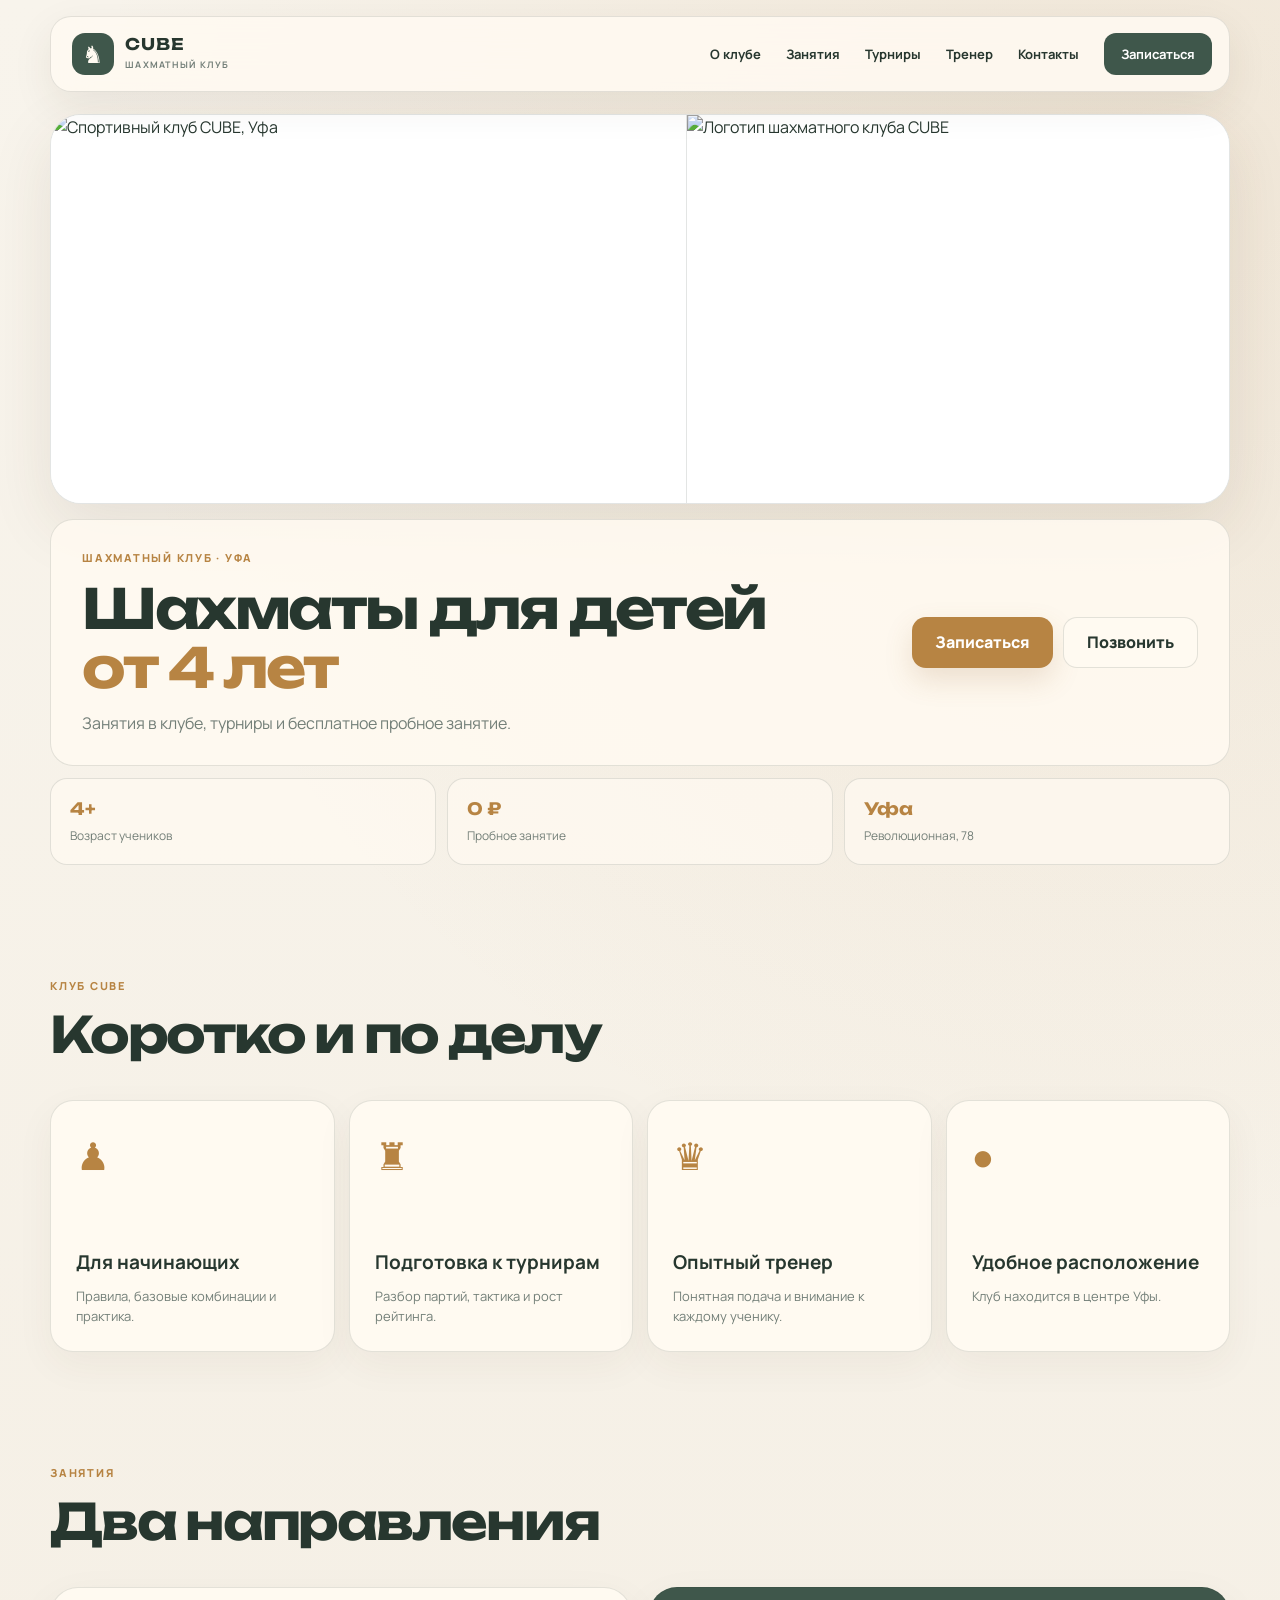
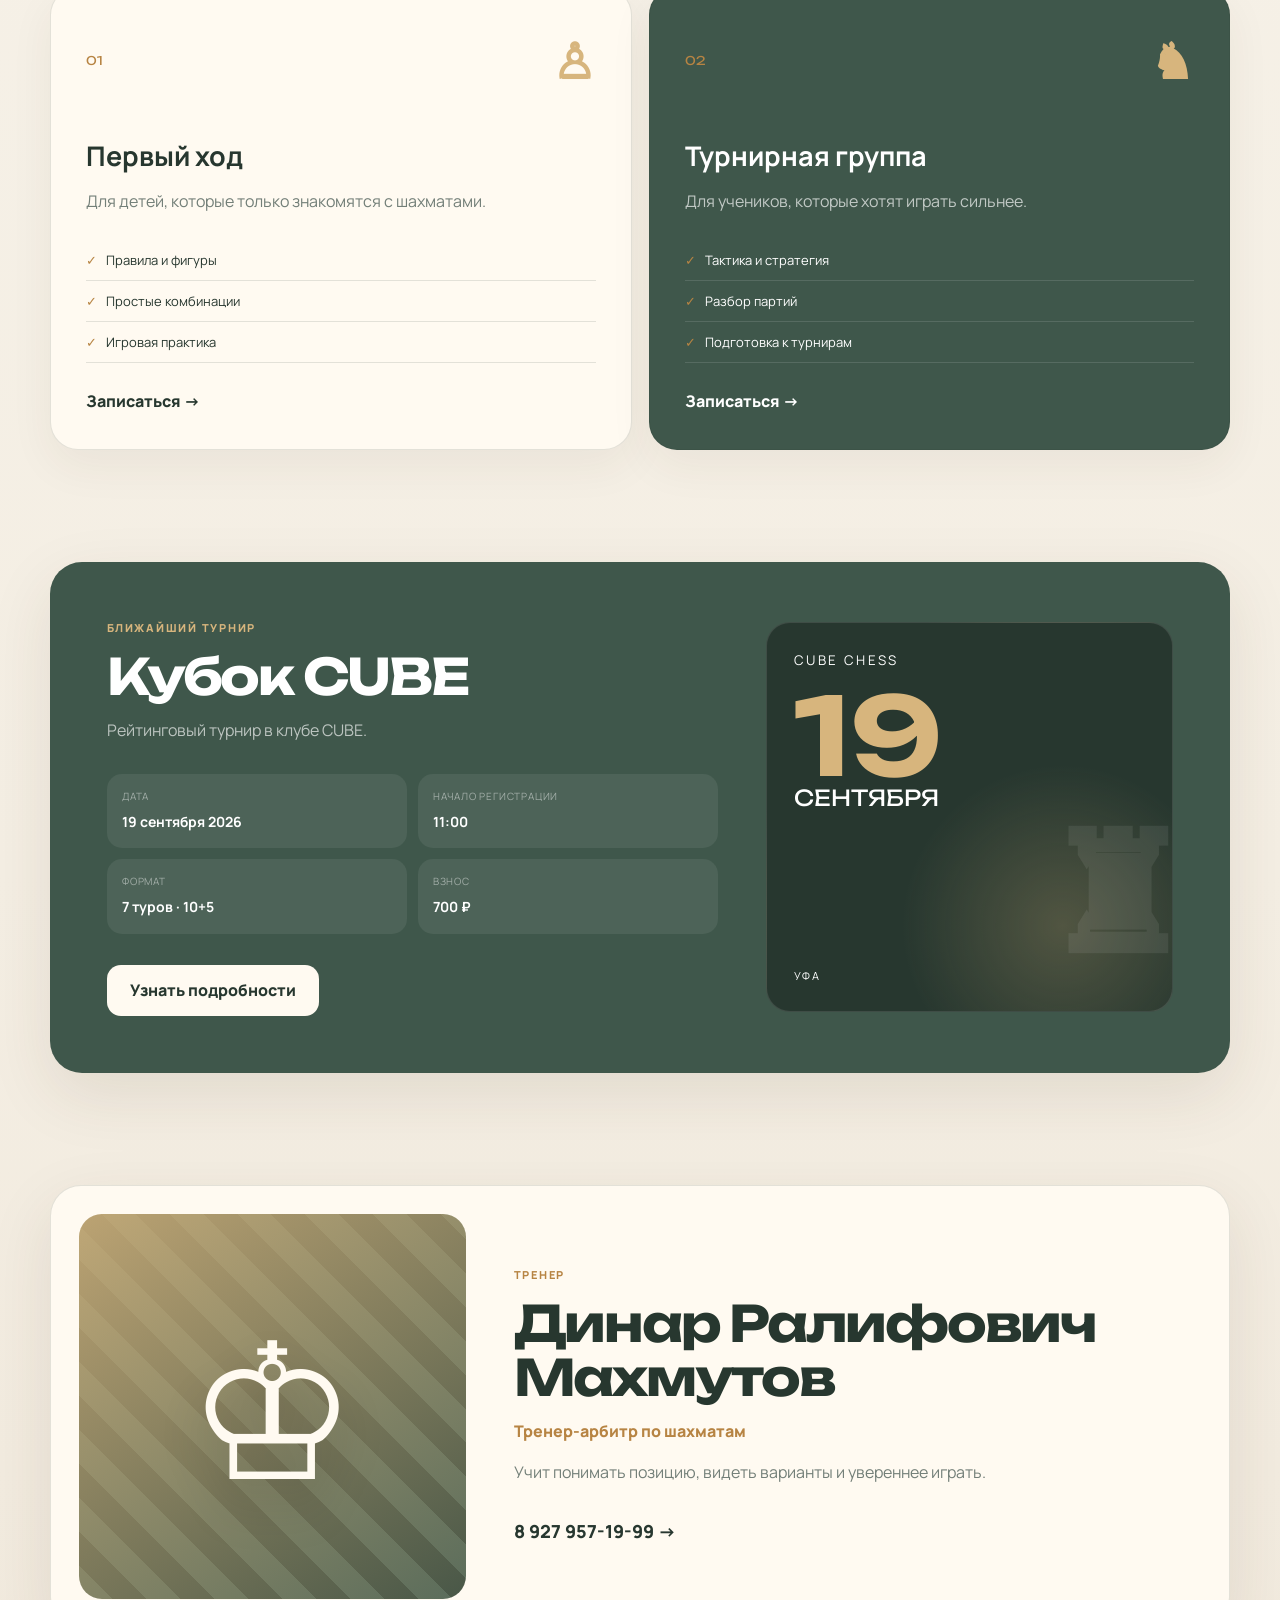
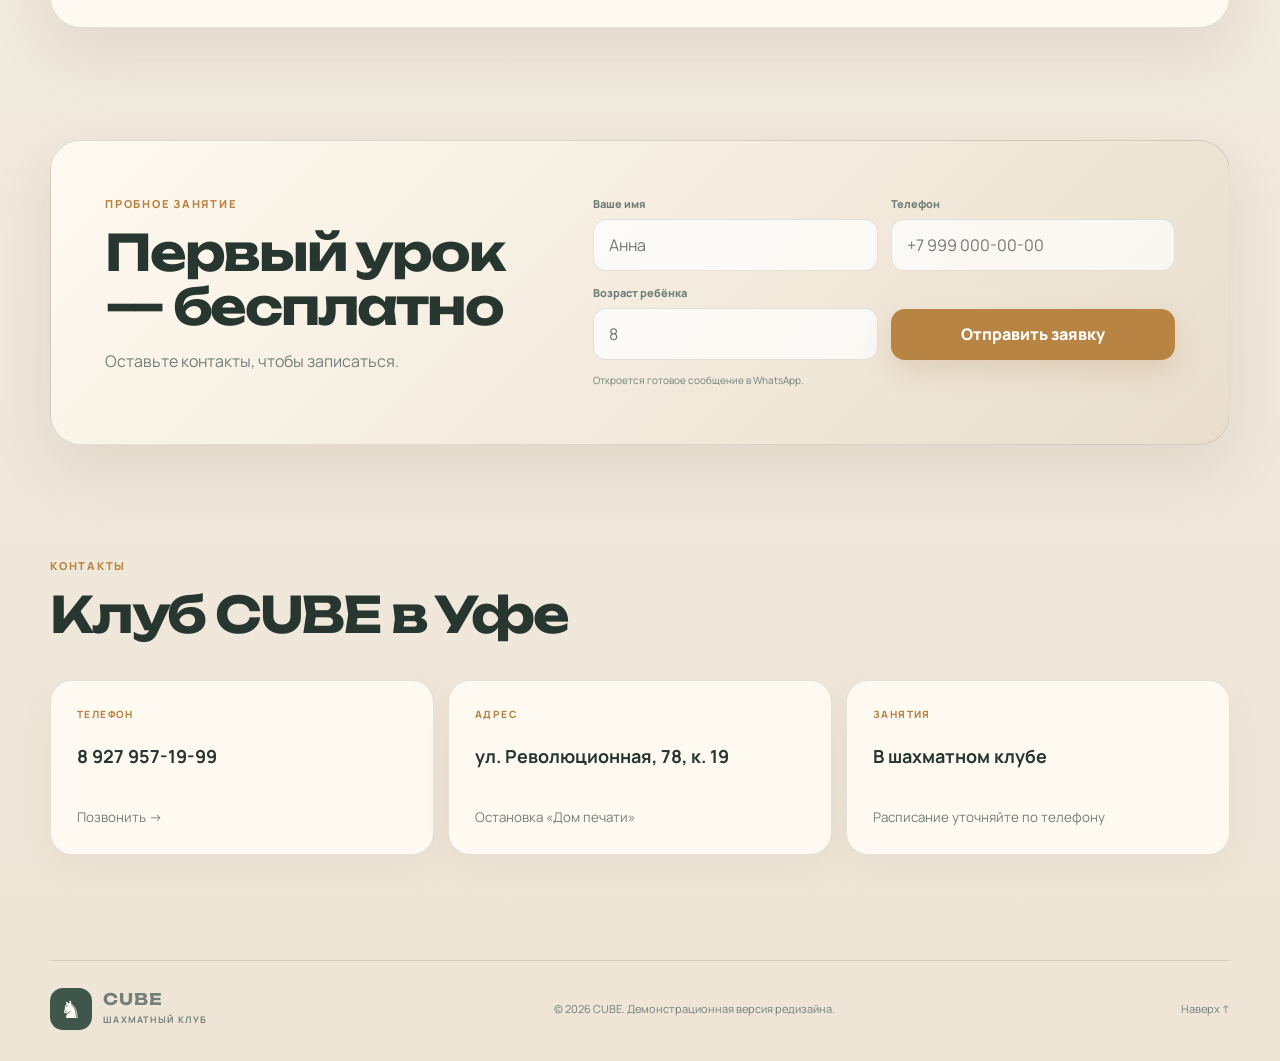
==== index.html @ 8f657695 "Add files via upload" ====
<!doctype html>
<html lang="ru">
<head>
  <meta charset="utf-8">
  <meta name="viewport" content="width=device-width, initial-scale=1">
  <meta name="theme-color" content="#f4eee3">
  <meta name="description" content="Шахматный клуб CUBE в Уфе. Занятия для детей от 4 лет, турниры и бесплатное пробное занятие.">
  <title>CUBE — шахматный клуб в Уфе</title>
  <link rel="preconnect" href="https://fonts.googleapis.com">
  <link rel="preconnect" href="https://fonts.gstatic.com" crossorigin>
  <link href="https://fonts.googleapis.com/css2?family=Manrope:wght@400;500;600;700;800&family=Unbounded:wght@600;700&display=swap" rel="stylesheet">
  <link rel="stylesheet" href="style.css">
</head>

<body>
  <header class="header">
    <a class="brand" href="#top" aria-label="CUBE — главная">
      <span class="brand__mark">♞</span>
      <span class="brand__copy">
        <strong>CUBE</strong>
        <small>шахматный клуб</small>
      </span>
    </a>

    <button class="menu-button" type="button" aria-label="Открыть меню" aria-expanded="false">
      <span></span><span></span><span></span>
    </button>

    <nav class="nav" aria-label="Главное меню">
      <a href="#about">О клубе</a>
      <a href="#classes">Занятия</a>
      <a href="#tournament">Турниры</a>
      <a href="#coach">Тренер</a>
      <a href="#contacts">Контакты</a>
      <a class="nav__cta" href="#signup">Записаться</a>
    </nav>
  </header>

  <main id="top">
    <section class="hero shell">
      <div class="hero__visual reveal">
        <div class="hero__banner">
          <img src="assets/cube-banner.jpg" alt="Спортивный клуб CUBE, Уфа">
        </div>
        <div class="hero__logo">
          <img src="assets/cube-logo.jpg" alt="Логотип шахматного клуба CUBE">
        </div>
      </div>

      <div class="hero__content reveal">
        <div>
          <p class="eyebrow">Шахматный клуб · Уфа</p>
          <h1 id="hero-title">Шахматы для детей <span>от 4 лет</span></h1>
          <p class="hero__lead" id="hero-text">Занятия в клубе, турниры и бесплатное пробное занятие.</p>
        </div>

        <div class="hero__actions">
          <a class="button button--primary" href="#signup">Записаться</a>
          <a class="button button--secondary" href="tel:+79279571999">Позвонить</a>
        </div>
      </div>

      <div class="hero__facts reveal">
        <article><strong id="fact-age">4+</strong><span>Возраст учеников</span></article>
        <article><strong id="fact-trial">0 ₽</strong><span>Пробное занятие</span></article>
        <article><strong id="fact-city">Уфа</strong><span id="fact-address">Революционная, 78</span></article>
      </div>
    </section>

    <section class="section shell" id="about">
      <div class="section-heading reveal">
        <p class="eyebrow">Клуб CUBE</p>
        <h2>Коротко и по делу</h2>
      </div>

      <div class="benefits">
        <article class="benefit reveal">
          <span class="benefit__icon">♟</span>
          <h3>Для начинающих</h3>
          <p>Правила, базовые комбинации и практика.</p>
        </article>

        <article class="benefit reveal">
          <span class="benefit__icon">♜</span>
          <h3>Подготовка к турнирам</h3>
          <p>Разбор партий, тактика и рост рейтинга.</p>
        </article>

        <article class="benefit reveal">
          <span class="benefit__icon">♛</span>
          <h3>Опытный тренер</h3>
          <p>Понятная подача и внимание к каждому ученику.</p>
        </article>

        <article class="benefit reveal">
          <span class="benefit__icon">●</span>
          <h3>Удобное расположение</h3>
          <p>Клуб находится в центре Уфы.</p>
        </article>
      </div>
    </section>

    <section class="section shell" id="classes">
      <div class="section-heading reveal">
        <p class="eyebrow">Занятия</p>
        <h2>Два направления</h2>
      </div>

      <div class="class-grid">
        <article class="class-card reveal">
          <div class="class-card__top">
            <span>01</span>
            <b>♙</b>
          </div>
          <h3>Первый ход</h3>
          <p>Для детей, которые только знакомятся с шахматами.</p>
          <ul>
            <li>Правила и фигуры</li>
            <li>Простые комбинации</li>
            <li>Игровая практика</li>
          </ul>
          <a href="#signup">Записаться <span>→</span></a>
        </article>

        <article class="class-card class-card--dark reveal">
          <div class="class-card__top">
            <span>02</span>
            <b>♞</b>
          </div>
          <h3>Турнирная группа</h3>
          <p>Для учеников, которые хотят играть сильнее.</p>
          <ul>
            <li>Тактика и стратегия</li>
            <li>Разбор партий</li>
            <li>Подготовка к турнирам</li>
          </ul>
          <a href="#signup">Записаться <span>→</span></a>
        </article>
      </div>
    </section>

    <section class="section shell" id="tournament">
      <article class="tournament reveal">
        <div class="tournament__content">
          <p class="eyebrow eyebrow--light">Ближайший турнир</p>
          <h2 id="tournament-title">Кубок CUBE</h2>
          <p class="tournament__intro" id="tournament-description">Рейтинговый турнир в клубе CUBE.</p>

          <div class="tournament__meta">
            <div><span>Дата</span><strong id="tournament-date">19 сентября 2026</strong></div>
            <div><span>Начало регистрации</span><strong id="tournament-time">11:00</strong></div>
            <div><span>Формат</span><strong id="tournament-format">7 туров · 10+5</strong></div>
            <div><span>Взнос</span><strong id="tournament-price">700 ₽</strong></div>
          </div>

          <a class="button button--light" href="tel:+79279571999">Узнать подробности</a>
        </div>

        <div class="tournament__poster" aria-hidden="true">
          <small>CUBE CHESS</small>
          <strong id="poster-day">19</strong>
          <span id="poster-month">СЕНТЯБРЯ</span>
          <b>♜</b>
          <em id="poster-city">УФА</em>
        </div>
      </article>
    </section>

    <section class="section shell" id="coach">
      <article class="coach reveal">
        <div class="coach__visual">
          <span>♔</span>
        </div>

        <div class="coach__content">
          <p class="eyebrow">Тренер</p>
          <h2 id="coach-name">Динар Ралифович Махмутов</h2>
          <p class="coach__role" id="coach-role">Тренер-арбитр по шахматам</p>
          <p id="coach-text">Учит понимать позицию, видеть варианты и увереннее играть.</p>
          <a id="coach-phone-link" href="tel:+79279571999"><span id="coach-phone">8 927 957-19-99</span> <span>→</span></a>
        </div>
      </article>
    </section>

    <section class="section shell" id="signup">
      <article class="signup reveal">
        <div class="signup__copy">
          <p class="eyebrow">Пробное занятие</p>
          <h2>Первый урок — бесплатно</h2>
          <p>Оставьте контакты, чтобы записаться.</p>
        </div>

        <form id="signup-form">
          <label>
            <span>Ваше имя</span>
            <input name="name" type="text" placeholder="Анна" required>
          </label>

          <label>
            <span>Телефон</span>
            <input name="phone" type="tel" placeholder="+7 999 000-00-00" required>
          </label>

          <label>
            <span>Возраст ребёнка</span>
            <input name="age" type="number" min="4" max="18" placeholder="8">
          </label>

          <button class="button button--primary" type="submit">Отправить заявку</button>
          <small>Откроется готовое сообщение в WhatsApp.</small>
        </form>
      </article>
    </section>

    <section class="section shell" id="contacts">
      <div class="section-heading reveal">
        <p class="eyebrow">Контакты</p>
        <h2>Клуб CUBE в Уфе</h2>
      </div>

      <div class="contacts">
        <a class="contact reveal" href="tel:+79279571999">
          <span>Телефон</span>
          <strong id="contact-phone">8 927 957-19-99</strong>
          <small>Позвонить →</small>
        </a>

        <article class="contact reveal">
          <span>Адрес</span>
          <strong id="contact-address">ул. Революционная, 78, к. 19</strong>
          <small id="contact-landmark">Остановка «Дом печати»</small>
        </article>

        <article class="contact reveal">
          <span>Занятия</span>
          <strong>В шахматном клубе</strong>
          <small>Расписание уточняйте по телефону</small>
        </article>
      </div>
    </section>
  </main>

  <footer class="footer shell">
    <a class="brand" href="#top">
      <span class="brand__mark">♞</span>
      <span class="brand__copy">
        <strong>CUBE</strong>
        <small>шахматный клуб</small>
      </span>
    </a>

    <p>© 2026 CUBE. Демонстрационная версия редизайна.</p>
    <a href="#top">Наверх ↑</a>
  </footer>

  <div class="toast" role="status" aria-live="polite"></div>
  <script src="site-data.js"></script>
  <script src="script.js"></script>
</body>
</html>
---- style.css ----
:root {
  --paper: #f4eee3;
  --paper-2: #ebe1d1;
  --card: #fffaf1;
  --ink: #27372f;
  --ink-2: #3f574b;
  --gold: #b78443;
  --gold-light: #d7b57d;
  --muted: #737f78;
  --line: rgba(39, 55, 47, .13);
  --shadow: 0 22px 65px rgba(73, 52, 29, .10);
  --radius: 28px;
}

* { box-sizing: border-box; }

html { scroll-behavior: smooth; }

body {
  margin: 0;
  color: var(--ink);
  background:
    radial-gradient(circle at 90% 4%, rgba(183,132,67,.12), transparent 25%),
    linear-gradient(180deg, #f8f4ec 0%, var(--paper) 58%, #eee5d7 100%);
  font-family: "Manrope", sans-serif;
  line-height: 1.55;
}

a { color: inherit; text-decoration: none; }
button, input { font: inherit; }
img { display: block; max-width: 100%; }
::selection { color: white; background: var(--ink-2); }

.shell {
  width: min(1180px, calc(100% - 36px));
  margin-inline: auto;
}

.header {
  width: min(1180px, calc(100% - 36px));
  height: 76px;
  margin: 16px auto 0;
  padding: 0 17px 0 21px;
  position: sticky;
  top: 10px;
  z-index: 50;
  display: flex;
  align-items: center;
  gap: 30px;
  border: 1px solid var(--line);
  border-radius: 21px;
  background: rgba(255,250,241,.86);
  backdrop-filter: blur(18px);
  box-shadow: 0 14px 42px rgba(63,45,26,.08);
}

.brand {
  display: inline-flex;
  align-items: center;
  gap: 11px;
  flex-shrink: 0;
}

.brand__mark {
  width: 42px;
  height: 42px;
  display: grid;
  place-items: center;
  border-radius: 13px;
  color: #fffaf1;
  background: var(--ink-2);
  font-size: 24px;
}

.brand__copy strong {
  display: block;
  font-family: "Unbounded", sans-serif;
  font-size: 16px;
  letter-spacing: .07em;
  line-height: 1;
}

.brand__copy small {
  display: block;
  margin-top: 6px;
  color: var(--muted);
  font-size: 9px;
  font-weight: 700;
  letter-spacing: .14em;
  text-transform: uppercase;
}

.nav {
  margin-left: auto;
  display: flex;
  align-items: center;
  gap: 25px;
  font-size: 13px;
  font-weight: 700;
}

.nav a { transition: color .2s, transform .2s; }
.nav a:hover { color: var(--gold); }

.nav__cta {
  padding: 11px 17px;
  border-radius: 12px;
  color: white !important;
  background: var(--ink-2);
}

.nav__cta:hover { transform: translateY(-2px); }

.menu-button {
  display: none;
  margin-left: auto;
  padding: 7px;
  border: 0;
  background: transparent;
}

.menu-button span {
  width: 23px;
  height: 2px;
  display: block;
  margin: 5px;
  border-radius: 2px;
  background: var(--ink);
}

.hero {
  margin-top: 22px;
}

.hero__visual {
  min-height: 390px;
  display: grid;
  grid-template-columns: 1.08fr .92fr;
  border: 1px solid var(--line);
  border-radius: 31px;
  overflow: hidden;
  background: white;
  box-shadow: var(--shadow);
}

.hero__banner,
.hero__logo {
  display: flex;
  align-items: center;
  justify-content: center;
  background: white;
}

.hero__banner {
  border-right: 1px solid var(--line);
}

.hero__banner img,
.hero__logo img {
  width: 100%;
  height: 100%;
  object-fit: contain;
}

.hero__content {
  margin-top: 15px;
  padding: 29px 31px;
  display: flex;
  align-items: center;
  justify-content: space-between;
  gap: 28px;
  border: 1px solid var(--line);
  border-radius: 23px;
  background: rgba(255,250,241,.88);
}

.eyebrow {
  margin: 0 0 13px;
  color: var(--gold);
  font-size: 11px;
  font-weight: 800;
  letter-spacing: .16em;
  text-transform: uppercase;
}

h1, h2 {
  margin: 0;
  font-family: "Unbounded", sans-serif;
  letter-spacing: -.045em;
  line-height: 1.08;
}

h1 {
  max-width: 700px;
  font-size: clamp(34px, 4.5vw, 55px);
}

h1 span { color: var(--gold); }

.hero__lead {
  margin: 13px 0 0;
  color: var(--muted);
}

.hero__actions {
  display: flex;
  gap: 10px;
  flex-shrink: 0;
}

.button {
  min-height: 51px;
  padding: 0 23px;
  border: 0;
  border-radius: 14px;
  display: inline-flex;
  align-items: center;
  justify-content: center;
  font-weight: 800;
  cursor: pointer;
  transition: transform .23s, background .23s, box-shadow .23s;
}

.button:hover { transform: translateY(-3px); }

.button--primary {
  color: white;
  background: var(--gold);
  box-shadow: 0 12px 28px rgba(149,102,45,.17);
}

.button--primary:hover {
  background: #9e6f35;
  box-shadow: 0 16px 34px rgba(149,102,45,.22);
}

.button--secondary {
  color: var(--ink);
  border: 1px solid var(--line);
  background: #fffaf1;
}

.button--light {
  color: var(--ink);
  background: #fffaf1;
}

.hero__facts {
  margin-top: 12px;
  display: grid;
  grid-template-columns: repeat(3, 1fr);
  gap: 11px;
}

.hero__facts article {
  padding: 17px 19px;
  border: 1px solid var(--line);
  border-radius: 17px;
  background: rgba(255,250,241,.72);
}

.hero__facts strong {
  display: block;
  color: var(--gold);
  font-family: "Unbounded", sans-serif;
  font-size: 17px;
}

.hero__facts span {
  color: var(--muted);
  font-size: 12px;
}

.section {
  margin-top: 112px;
}

.section-heading {
  max-width: 690px;
  margin-bottom: 39px;
}

.section-heading h2,
.tournament h2,
.coach h2,
.signup h2 {
  font-size: clamp(31px, 4.2vw, 50px);
}

.benefits {
  display: grid;
  grid-template-columns: repeat(4, 1fr);
  gap: 14px;
}

.benefit {
  min-height: 240px;
  padding: 25px;
  border: 1px solid var(--line);
  border-radius: 23px;
  background: var(--card);
  box-shadow: 0 13px 38px rgba(75,55,32,.05);
  transition: transform .25s, border-color .25s;
}

.benefit:hover {
  transform: translateY(-6px);
  border-color: rgba(183,132,67,.45);
}

.benefit__icon {
  display: block;
  color: var(--gold);
  font-size: 38px;
}

.benefit h3 {
  margin: 63px 0 9px;
  font-size: 19px;
}

.benefit p {
  margin: 0;
  color: var(--muted);
  font-size: 13px;
}

.class-grid {
  display: grid;
  grid-template-columns: 1fr 1fr;
  gap: 17px;
}

.class-card {
  padding: 35px;
  border: 1px solid var(--line);
  border-radius: var(--radius);
  background: var(--card);
  box-shadow: 0 16px 45px rgba(75,55,32,.06);
}

.class-card--dark {
  color: white;
  background: var(--ink-2);
}

.class-card__top {
  display: flex;
  align-items: center;
  justify-content: space-between;
}

.class-card__top span {
  color: var(--gold);
  font-family: "Unbounded", sans-serif;
  font-size: 12px;
}

.class-card__top b {
  color: var(--gold-light);
  font-size: 49px;
}

.class-card h3 {
  margin: 36px 0 12px;
  font-size: 27px;
}

.class-card p {
  margin: 0;
  color: var(--muted);
}

.class-card--dark p { color: rgba(255,255,255,.68); }

.class-card ul {
  margin: 26px 0;
  padding: 0;
  list-style: none;
}

.class-card li {
  padding: 10px 0;
  border-bottom: 1px solid var(--line);
  font-size: 13px;
}

.class-card--dark li {
  border-color: rgba(255,255,255,.12);
}

.class-card li::before {
  content: "✓";
  margin-right: 9px;
  color: var(--gold);
}

.class-card > a { font-weight: 800; }

.tournament {
  padding: clamp(27px, 4.7vw, 57px);
  display: grid;
  grid-template-columns: 1.2fr .8fr;
  align-items: center;
  gap: 48px;
  border-radius: 32px;
  color: white;
  background: var(--ink-2);
  box-shadow: var(--shadow);
}

.eyebrow--light { color: var(--gold-light); }

.tournament__intro {
  margin: 15px 0 0;
  color: rgba(255,255,255,.65);
}

.tournament__meta {
  margin: 31px 0;
  display: grid;
  grid-template-columns: 1fr 1fr;
  gap: 11px;
}

.tournament__meta div {
  padding: 15px;
  border-radius: 15px;
  background: rgba(255,255,255,.07);
}

.tournament__meta span {
  display: block;
  margin-bottom: 4px;
  color: rgba(255,255,255,.48);
  font-size: 10px;
  letter-spacing: .08em;
  text-transform: uppercase;
}

.tournament__meta strong { font-size: 14px; }

.tournament__poster {
  min-height: 390px;
  padding: 27px;
  position: relative;
  display: flex;
  flex-direction: column;
  overflow: hidden;
  border: 1px solid rgba(255,255,255,.11);
  border-radius: 24px;
  background:
    radial-gradient(circle at 73% 78%, rgba(215,181,125,.24), transparent 38%),
    #27372f;
}

.tournament__poster small {
  letter-spacing: .18em;
}

.tournament__poster strong {
  margin-top: 21px;
  color: var(--gold-light);
  font-family: "Unbounded", sans-serif;
  font-size: 108px;
  line-height: .82;
}

.tournament__poster > span {
  font-family: "Unbounded", sans-serif;
  font-size: 22px;
}

.tournament__poster b {
  position: absolute;
  right: -17px;
  bottom: -7px;
  color: rgba(255,255,255,.08);
  font-size: 165px;
}

.tournament__poster em {
  margin-top: auto;
  font-style: normal;
  font-size: 11px;
  letter-spacing: .15em;
}

.coach {
  padding: 28px;
  display: grid;
  grid-template-columns: .72fr 1.28fr;
  gap: 48px;
  align-items: center;
  border: 1px solid var(--line);
  border-radius: 31px;
  background: var(--card);
  box-shadow: var(--shadow);
}

.coach__visual {
  min-height: 385px;
  display: grid;
  place-items: center;
  overflow: hidden;
  border-radius: 23px;
  background:
    linear-gradient(145deg, rgba(215,181,125,.83), rgba(215,181,125,.12)),
    repeating-linear-gradient(45deg, #496256 0 24px, #354a40 24px 48px);
}

.coach__visual span {
  color: #fffaf1;
  font-size: 190px;
  filter: drop-shadow(0 27px 22px rgba(0,0,0,.22));
}

.coach__content { padding-right: 32px; }

.coach__role {
  margin: 15px 0;
  color: var(--gold);
  font-weight: 800;
}

.coach__content > p:not(.eyebrow):not(.coach__role) {
  color: var(--muted);
}

.coach__content > a {
  display: inline-block;
  margin-top: 17px;
  font-size: 18px;
  font-weight: 800;
}

.signup {
  padding: clamp(27px, 4.5vw, 54px);
  display: grid;
  grid-template-columns: .85fr 1.15fr;
  gap: 58px;
  align-items: start;
  border: 1px solid var(--line);
  border-radius: 31px;
  background: linear-gradient(135deg, #fffaf1, #e9decd);
  box-shadow: var(--shadow);
}

.signup__copy > p:last-child { color: var(--muted); }

form {
  display: grid;
  grid-template-columns: 1fr 1fr;
  gap: 13px;
}

label span {
  display: block;
  margin-bottom: 7px;
  color: var(--muted);
  font-size: 11px;
  font-weight: 800;
}

input {
  width: 100%;
  height: 52px;
  padding: 0 15px;
  border: 1px solid var(--line);
  border-radius: 13px;
  outline: none;
  color: var(--ink);
  background: rgba(255,255,255,.72);
}

input:focus {
  border-color: var(--gold);
  box-shadow: 0 0 0 3px rgba(183,132,67,.11);
}

form .button { align-self: end; }
form small {
  grid-column: 1 / -1;
  color: var(--muted);
  font-size: 10px;
}

.contacts {
  display: grid;
  grid-template-columns: repeat(3, 1fr);
  gap: 14px;
}

.contact {
  min-height: 175px;
  padding: 26px;
  display: flex;
  flex-direction: column;
  border: 1px solid var(--line);
  border-radius: 22px;
  background: var(--card);
  box-shadow: 0 12px 36px rgba(75,55,32,.05);
}

.contact > span {
  color: var(--gold);
  font-size: 10px;
  font-weight: 800;
  letter-spacing: .14em;
  text-transform: uppercase;
}

.contact strong {
  margin: 21px 0 7px;
  font-size: 18px;
}

.contact small {
  margin-top: auto;
  color: var(--muted);
}

.footer {
  margin-top: 105px;
  padding: 27px 0 31px;
  display: flex;
  align-items: center;
  justify-content: space-between;
  gap: 24px;
  border-top: 1px solid var(--line);
  color: var(--muted);
  font-size: 11px;
}

.toast {
  max-width: 350px;
  padding: 15px 17px;
  position: fixed;
  right: 20px;
  bottom: 20px;
  z-index: 100;
  border-radius: 13px;
  color: white;
  background: var(--ink-2);
  box-shadow: 0 18px 45px rgba(0,0,0,.22);
  opacity: 0;
  pointer-events: none;
  transform: translateY(18px);
  transition: .25s;
}

.toast.is-visible {
  opacity: 1;
  transform: translateY(0);
}

.reveal {
  opacity: 0;
  transform: translateY(20px);
  transition: opacity .65s ease, transform .65s ease;
}

.reveal.is-visible {
  opacity: 1;
  transform: translateY(0);
}

@media (max-width: 920px) {
  .menu-button { display: block; }

  .nav {
    display: none;
    margin: 0;
    padding: 14px;
    position: absolute;
    left: 0;
    right: 0;
    top: 84px;
    flex-direction: column;
    align-items: stretch;
    gap: 2px;
    border: 1px solid var(--line);
    border-radius: 18px;
    background: #fffaf1;
    box-shadow: var(--shadow);
  }

  .nav.is-open { display: flex; }
  .nav a { padding: 11px; }

  .hero__visual {
    grid-template-columns: 1fr;
  }

  .hero__banner {
    border-right: 0;
    border-bottom: 1px solid var(--line);
  }

  .hero__content {
    flex-direction: column;
    align-items: flex-start;
  }

  .benefits {
    grid-template-columns: 1fr 1fr;
  }

  .tournament,
  .coach,
  .signup {
    grid-template-columns: 1fr;
  }

  .coach__content { padding: 10px; }
}

@media (max-width: 640px) {
  .shell,
  .header {
    width: min(100% - 22px, 1180px);
  }

  .header {
    height: 66px;
    margin-top: 8px;
    top: 7px;
    padding: 0 12px;
    border-radius: 17px;
  }

  .brand__mark {
    width: 37px;
    height: 37px;
    font-size: 21px;
  }

  .brand__copy strong { font-size: 14px; }
  .brand__copy small { display: none; }

  .hero { margin-top: 12px; }

  .hero__visual {
    min-height: auto;
    border-radius: 21px;
  }

  .hero__banner img,
  .hero__logo img {
    width: 100%;
    height: auto;
  }

  .hero__logo {
    padding: 10px 17px;
  }

  .hero__content {
    margin-top: 10px;
    padding: 22px 18px;
    border-radius: 19px;
    gap: 22px;
  }

  h1 { font-size: 32px; }

  .hero__lead {
    font-size: 14px;
  }

  .hero__actions {
    width: 100%;
    display: grid;
    grid-template-columns: 1fr;
  }

  .hero__actions .button { width: 100%; }

  .hero__facts {
    grid-template-columns: 1fr;
    gap: 8px;
  }

  .hero__facts article {
    padding: 13px 15px;
    display: flex;
    align-items: baseline;
    justify-content: space-between;
    gap: 15px;
  }

  .hero__facts strong { font-size: 15px; }
  .hero__facts span { text-align: right; }

  .section { margin-top: 72px; }

  .section-heading {
    margin-bottom: 27px;
  }

  .section-heading h2,
  .tournament h2,
  .coach h2,
  .signup h2 {
    font-size: 29px;
  }

  .benefits,
  .class-grid,
  .contacts {
    grid-template-columns: 1fr;
  }

  .benefit {
    min-height: 175px;
    padding: 22px;
    border-radius: 19px;
  }

  .benefit h3 {
    margin-top: 31px;
  }

  .class-card {
    padding: 24px;
    border-radius: 22px;
  }

  .class-card h3 {
    margin-top: 25px;
  }

  .tournament {
    padding: 23px;
    gap: 28px;
    border-radius: 23px;
  }

  .tournament__meta {
    grid-template-columns: 1fr;
  }

  .tournament__poster {
    min-height: 280px;
  }

  .tournament__poster strong {
    font-size: 83px;
  }

  .coach {
    padding: 20px;
    gap: 25px;
    border-radius: 23px;
  }

  .coach__visual {
    min-height: 240px;
  }

  .coach__visual span {
    font-size: 125px;
  }

  .signup {
    padding: 22px;
    gap: 27px;
    border-radius: 23px;
  }

  form {
    grid-template-columns: 1fr;
  }

  form small {
    grid-column: auto;
  }

  .contact {
    min-height: 145px;
    padding: 22px;
  }

  .footer {
    margin-top: 75px;
    flex-direction: column;
    align-items: flex-start;
  }

  .toast {
    left: 11px;
    right: 11px;
    bottom: 11px;
    max-width: none;
  }
}

@media (prefers-reduced-motion: reduce) {
  html { scroll-behavior: auto; }
  .reveal { opacity: 1; transform: none; transition: none; }
  .button, .benefit { transition: none; }
}
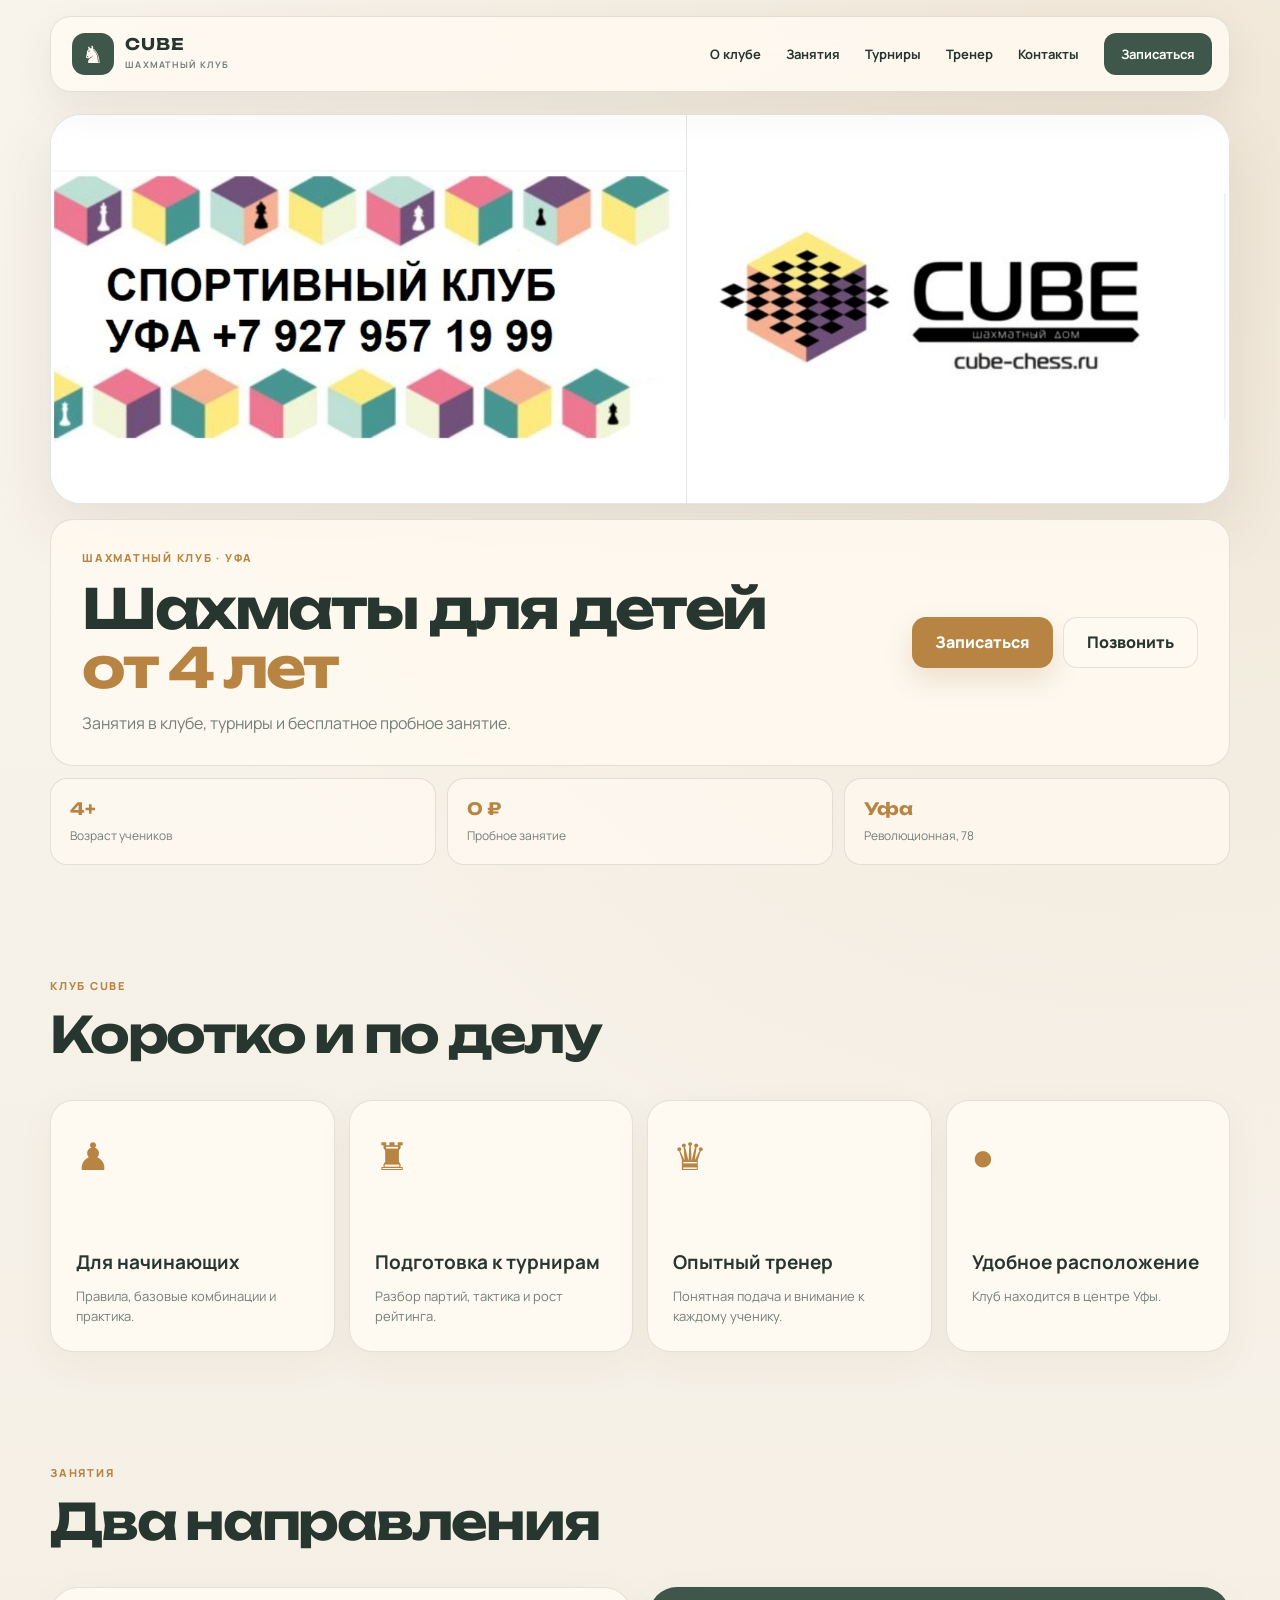
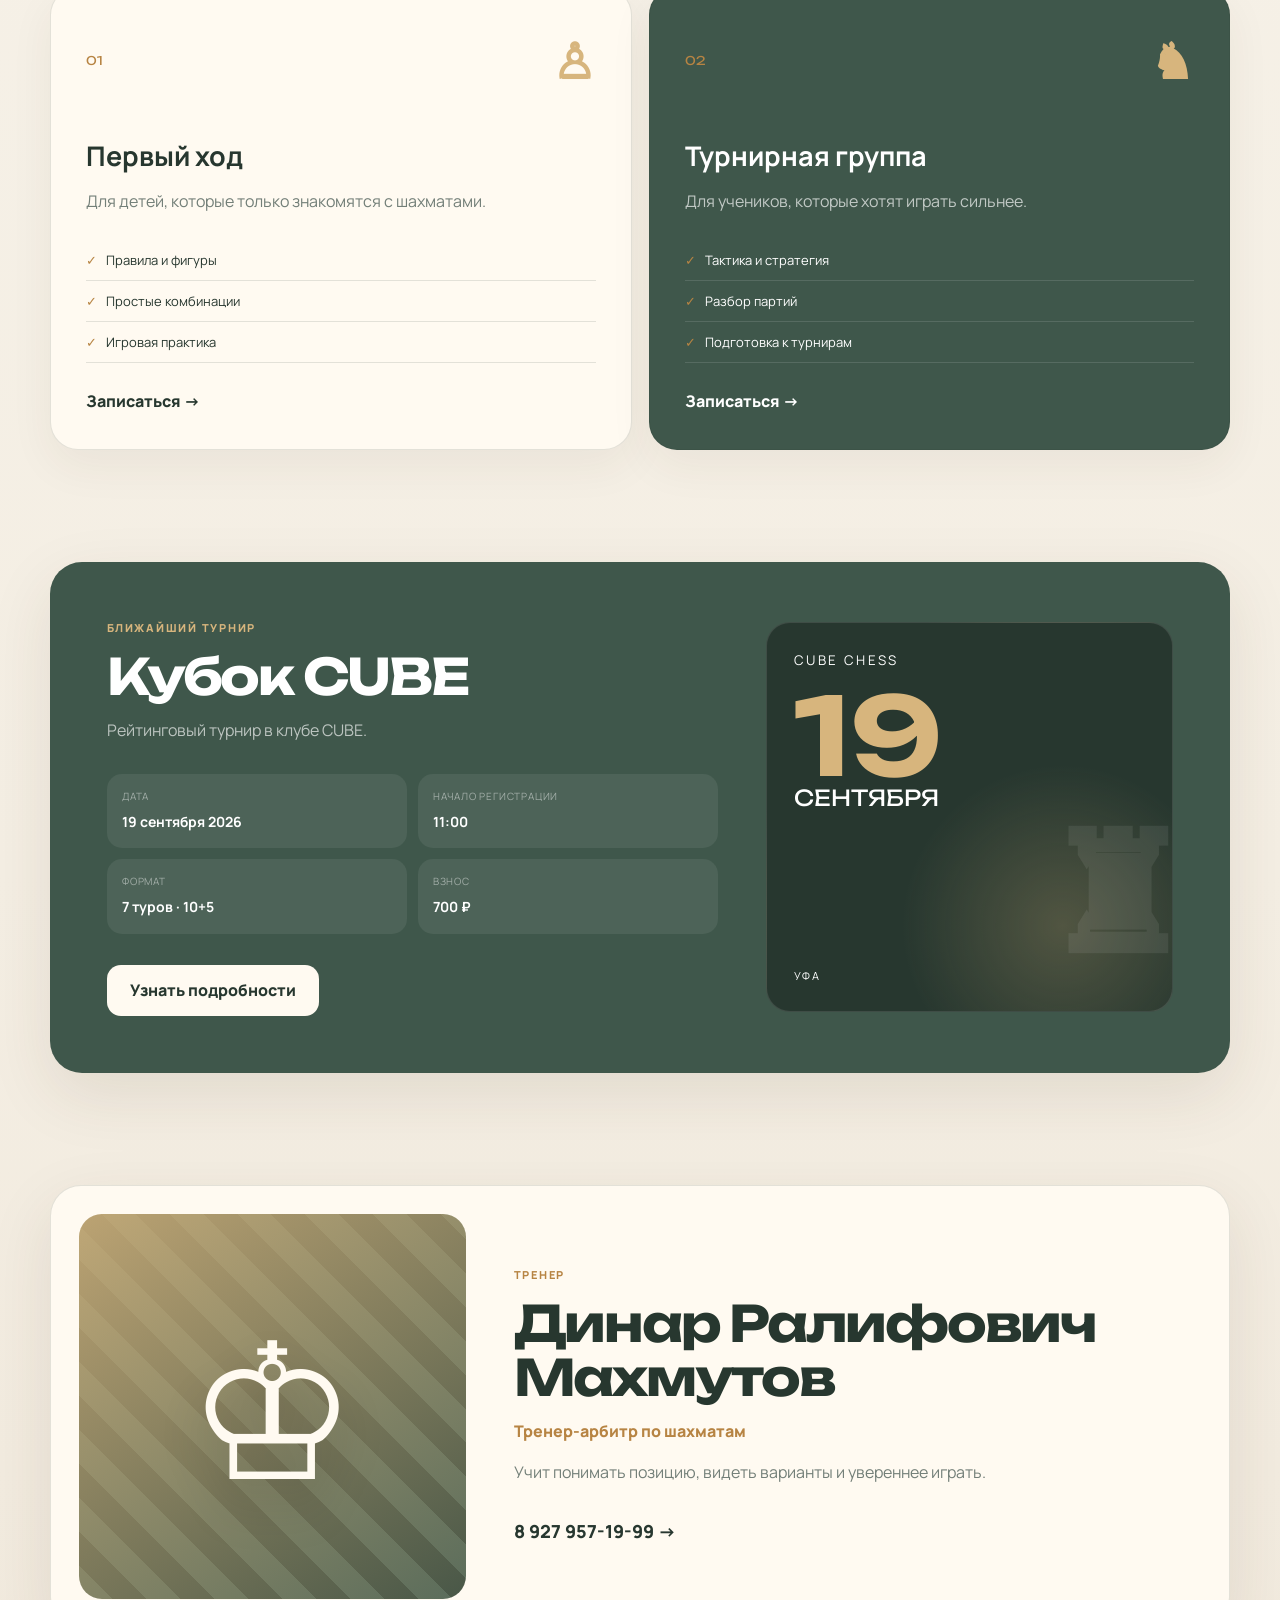
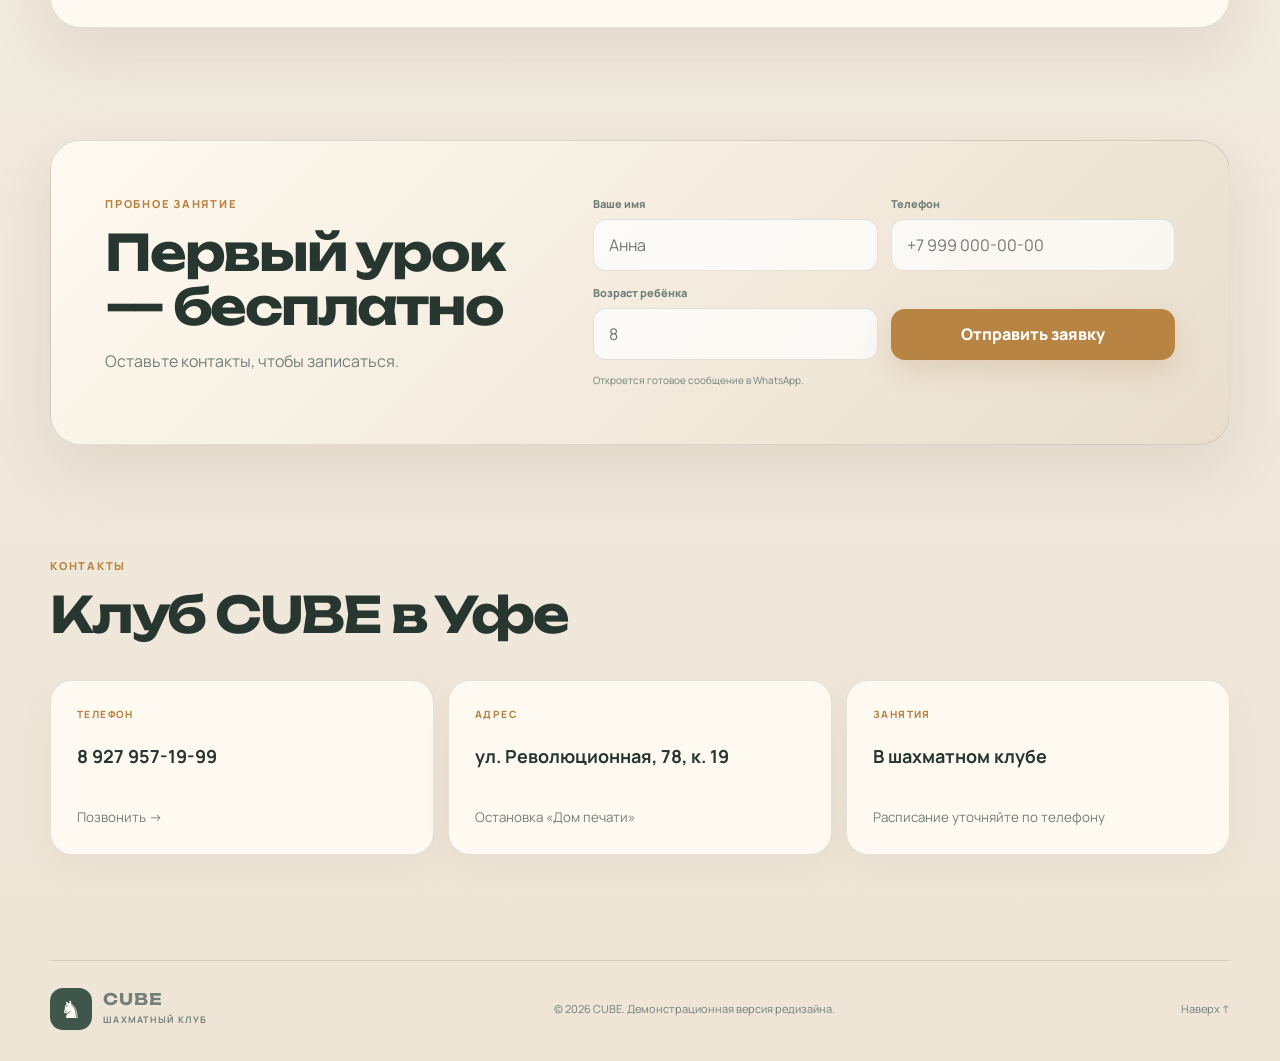
==== commit b6b98de6: "Add files via upload" ====
--- a/index.html
+++ b/index.html
@@ -40,10 +40,10 @@
     <section class="hero shell">
       <div class="hero__visual reveal">
         <div class="hero__banner">
-          <img src="assets/cube-banner.jpg" alt="Спортивный клуб CUBE, Уфа">
+          <img src="cube-banner.jpg" alt="Спортивный клуб CUBE, Уфа">
         </div>
         <div class="hero__logo">
-          <img src="assets/cube-logo.jpg" alt="Логотип шахматного клуба CUBE">
+          <img src="cube-logo.jpg" alt="Логотип шахматного клуба CUBE">
         </div>
       </div>
 
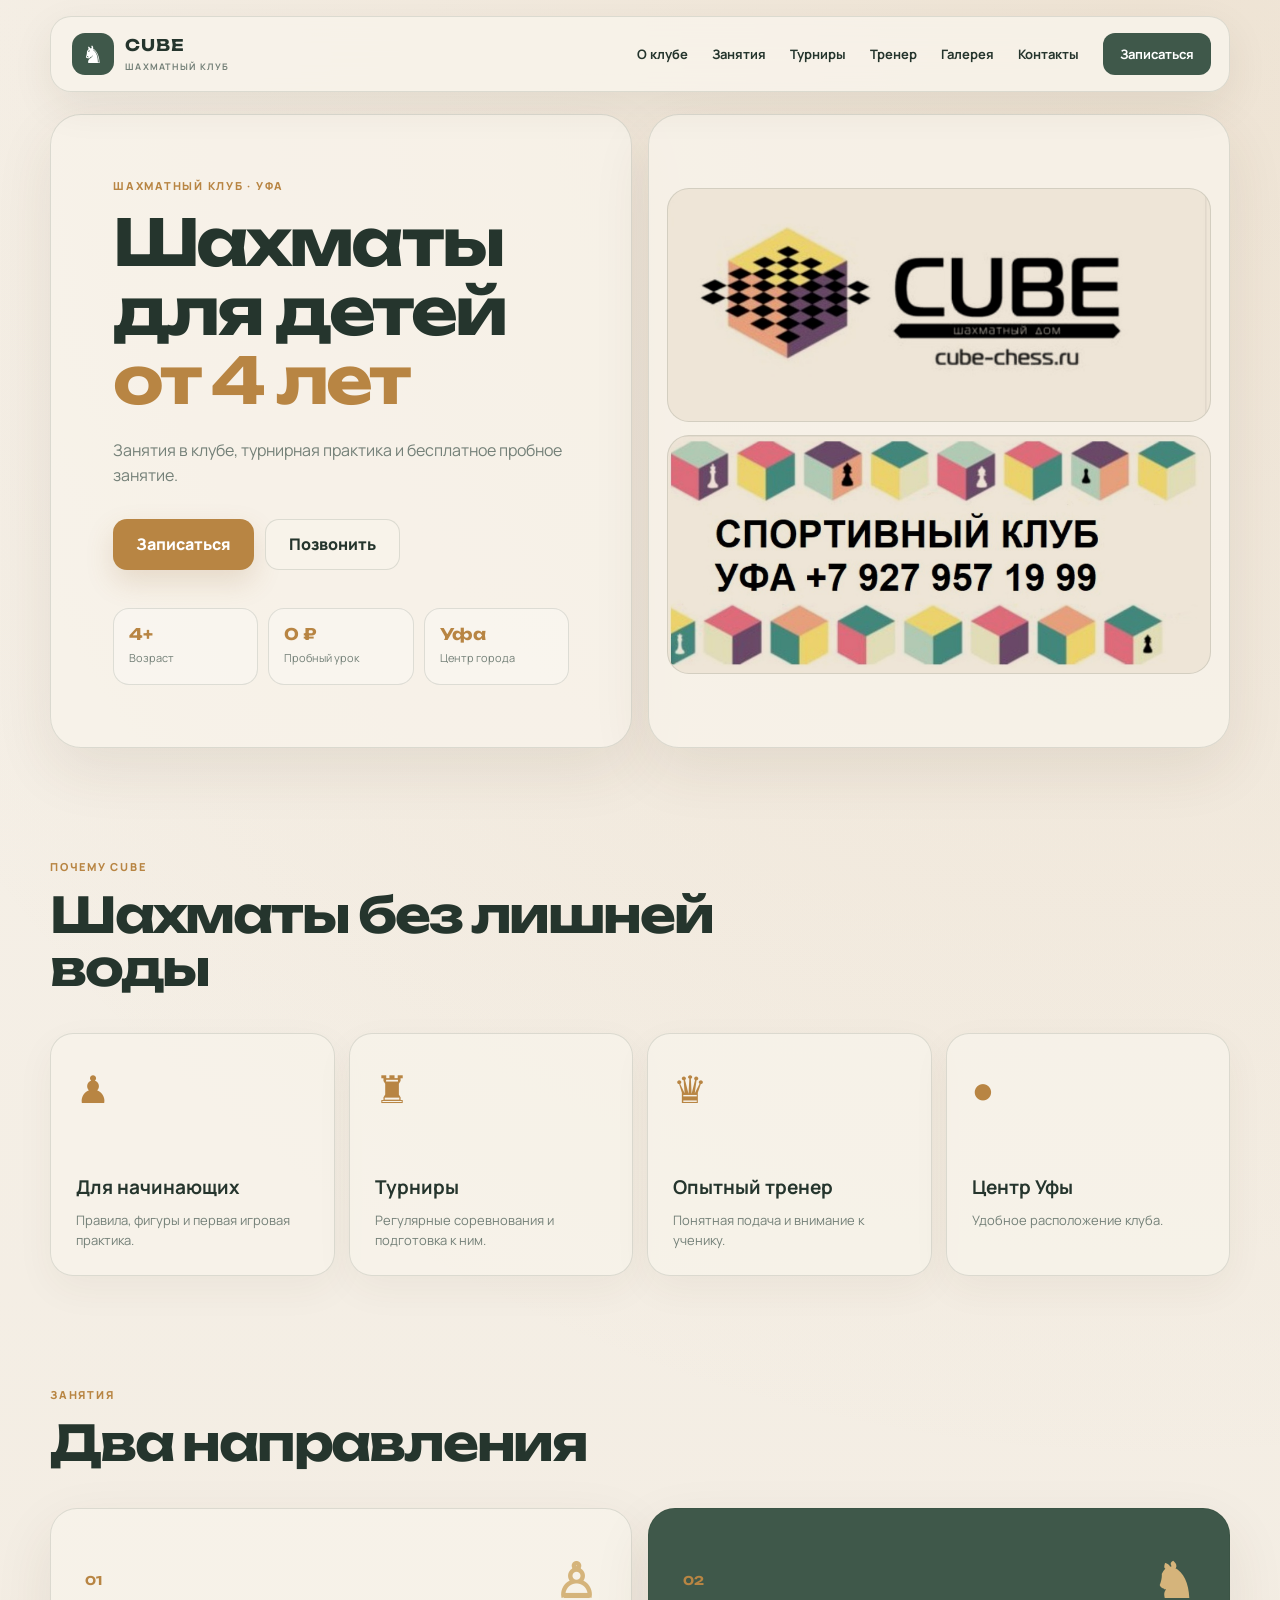
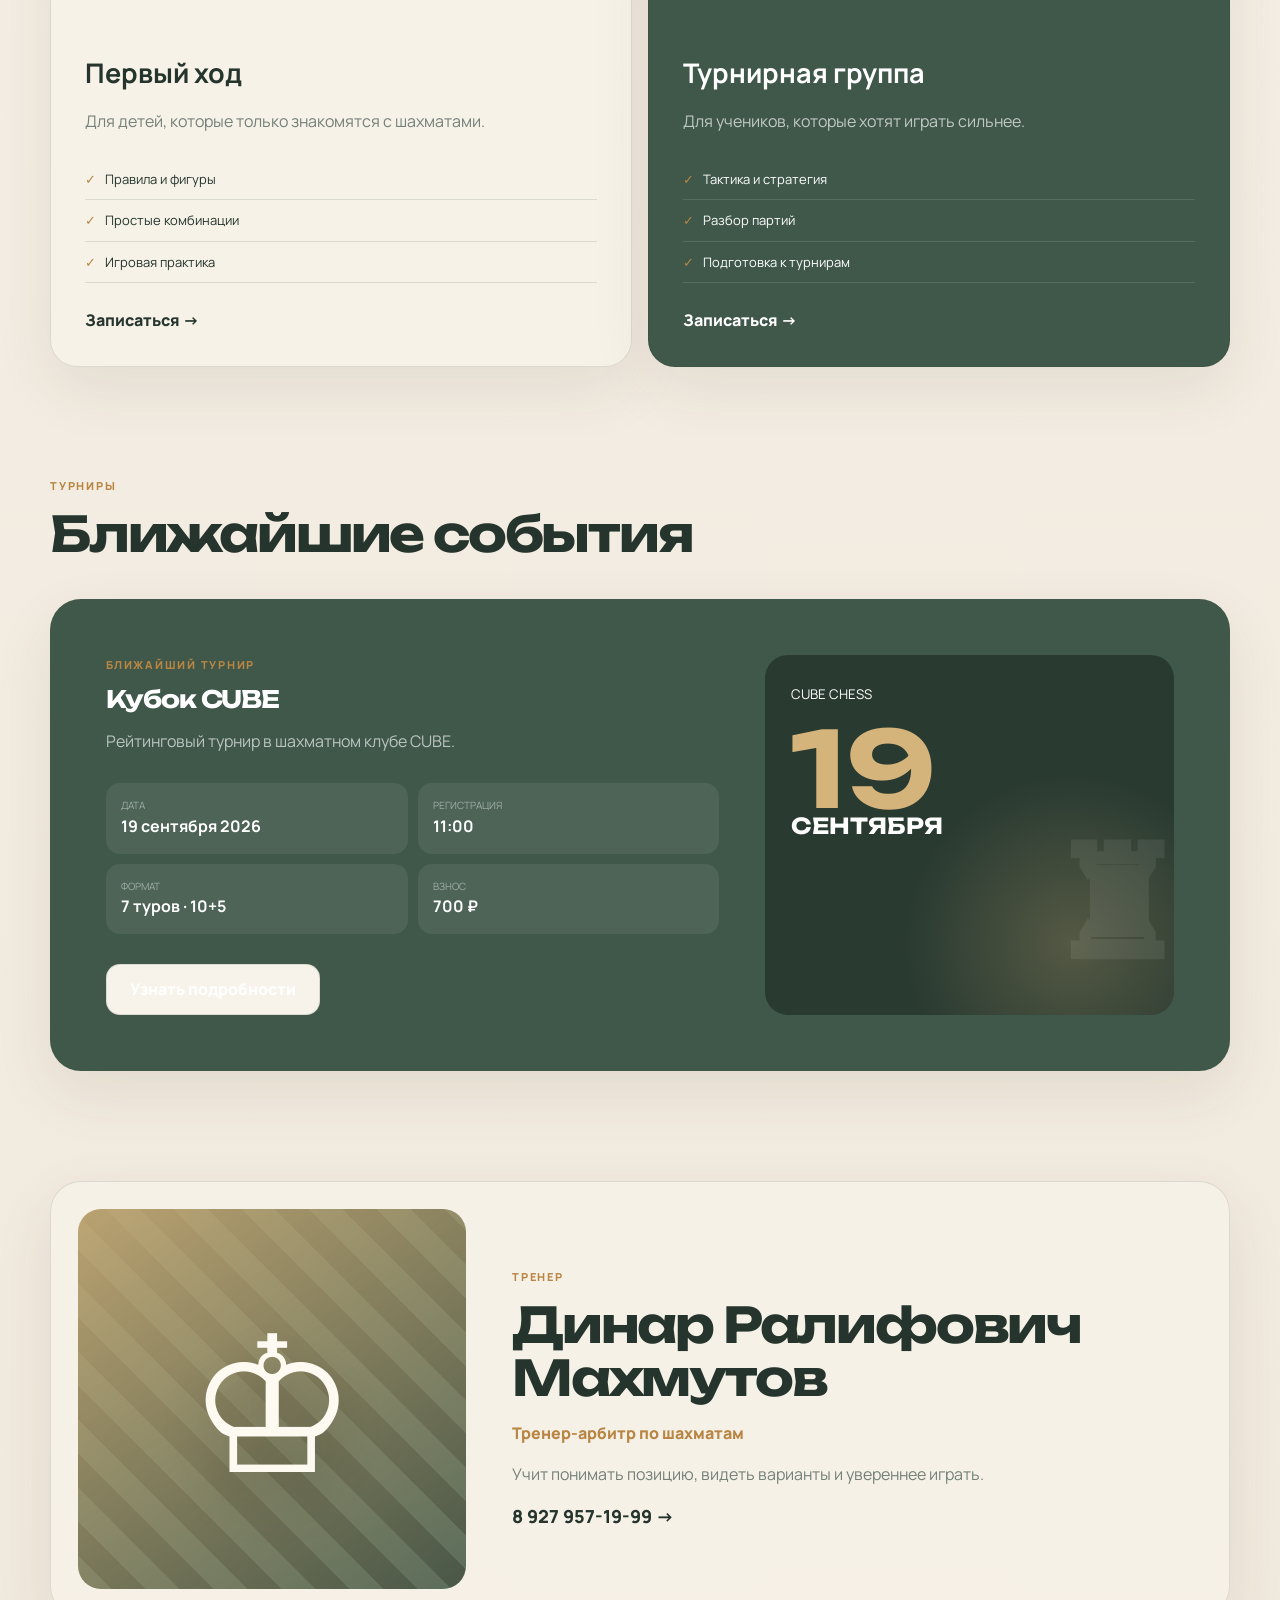
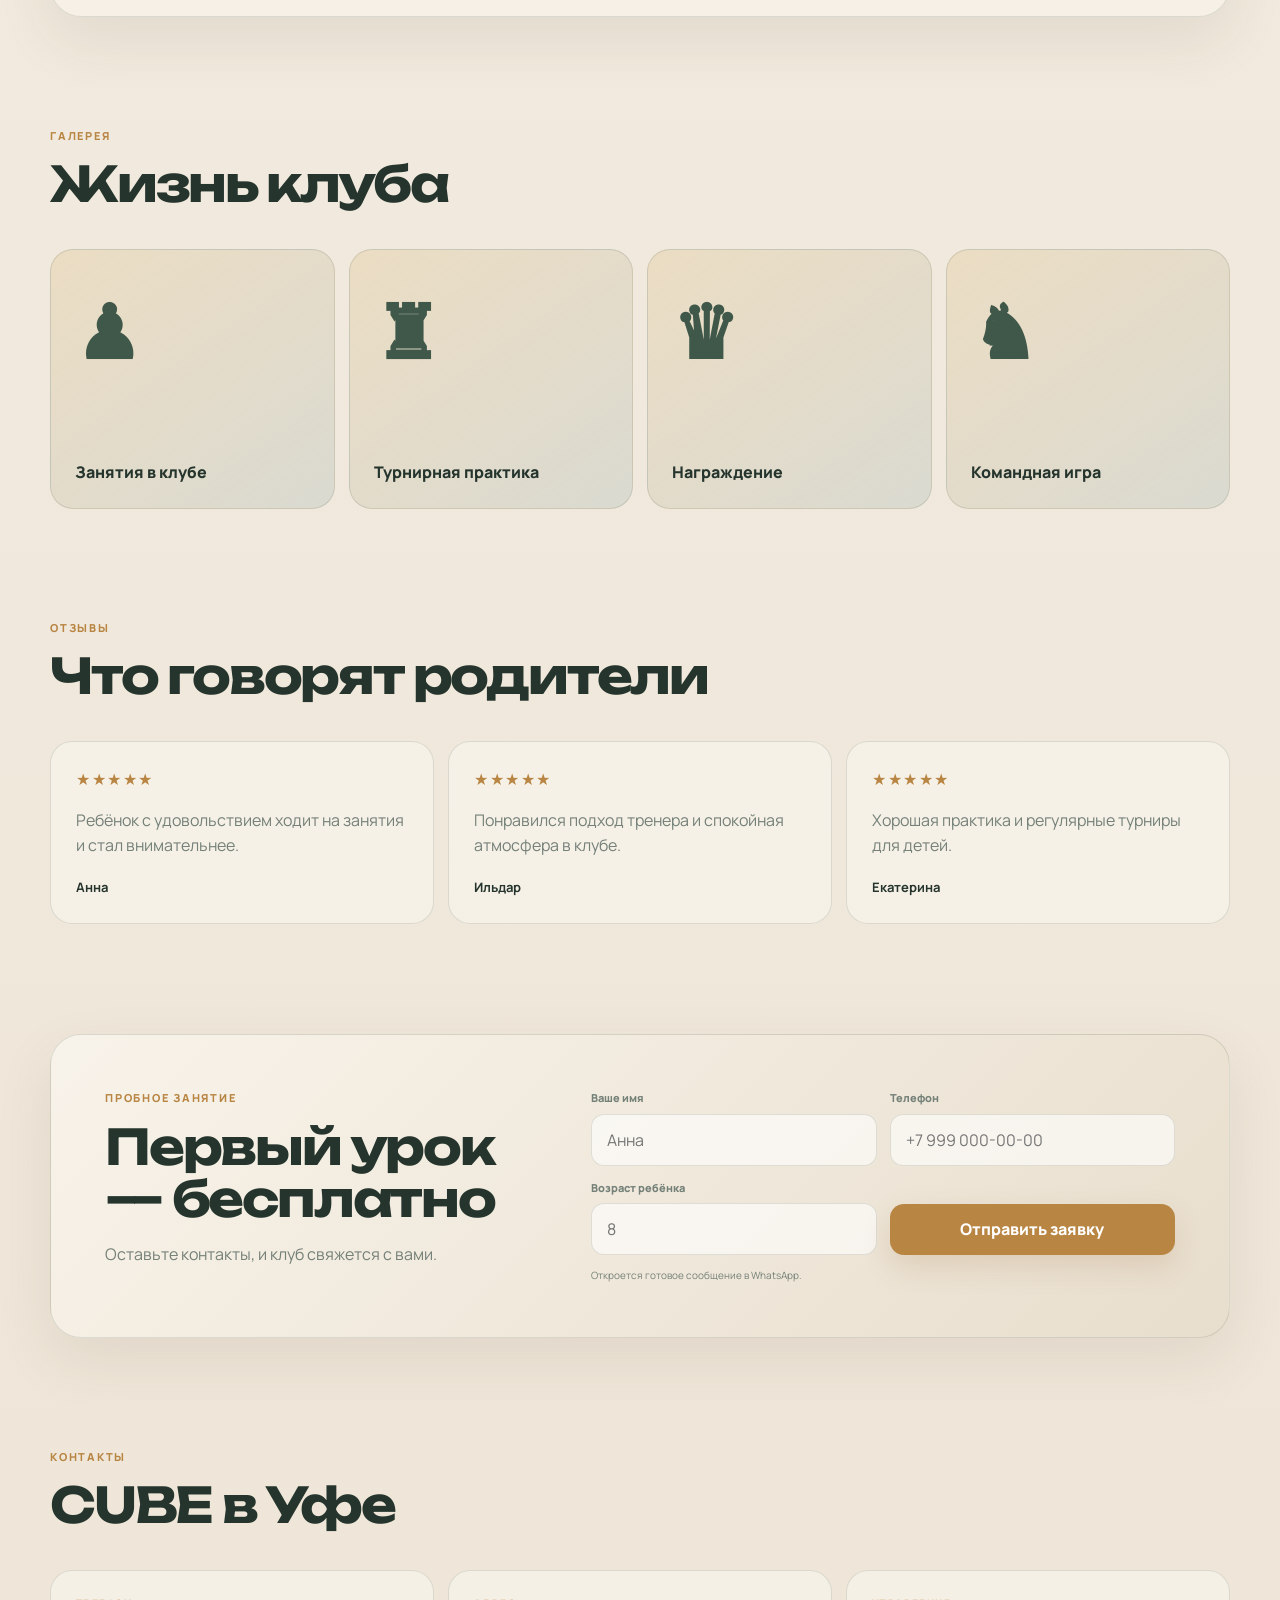
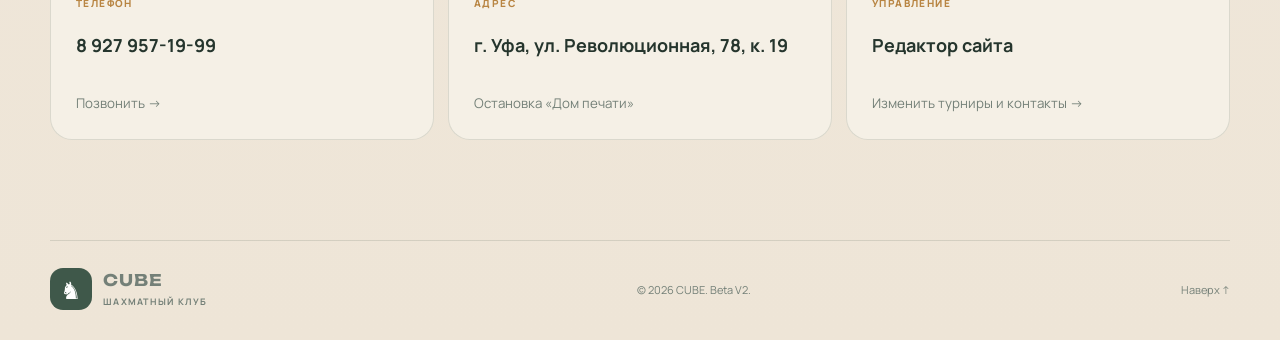
==== commit ab907c63: "Add files via upload" ====
--- a/index.html
+++ b/index.html
@@ -3,7 +3,7 @@
 <head>
   <meta charset="utf-8">
   <meta name="viewport" content="width=device-width, initial-scale=1">
-  <meta name="theme-color" content="#f4eee3">
+  <meta name="theme-color" content="#ede4d5">
   <meta name="description" content="Шахматный клуб CUBE в Уфе. Занятия для детей от 4 лет, турниры и бесплатное пробное занятие.">
   <title>CUBE — шахматный клуб в Уфе</title>
   <link rel="preconnect" href="https://fonts.googleapis.com">
@@ -11,26 +11,23 @@
   <link href="https://fonts.googleapis.com/css2?family=Manrope:wght@400;500;600;700;800&family=Unbounded:wght@600;700&display=swap" rel="stylesheet">
   <link rel="stylesheet" href="style.css">
 </head>
-
 <body>
-  <header class="header">
-    <a class="brand" href="#top" aria-label="CUBE — главная">
+  <header class="header shell">
+    <a class="brand" href="#top">
       <span class="brand__mark">♞</span>
-      <span class="brand__copy">
-        <strong>CUBE</strong>
-        <small>шахматный клуб</small>
-      </span>
+      <span><strong>CUBE</strong><small>шахматный клуб</small></span>
     </a>
 
-    <button class="menu-button" type="button" aria-label="Открыть меню" aria-expanded="false">
+    <button class="menu-btn" type="button" aria-label="Открыть меню" aria-expanded="false">
       <span></span><span></span><span></span>
     </button>
 
-    <nav class="nav" aria-label="Главное меню">
+    <nav class="nav">
       <a href="#about">О клубе</a>
-      <a href="#classes">Занятия</a>
-      <a href="#tournament">Турниры</a>
+      <a href="#programs">Занятия</a>
+      <a href="#tournaments">Турниры</a>
       <a href="#coach">Тренер</a>
+      <a href="#gallery">Галерея</a>
       <a href="#contacts">Контакты</a>
       <a class="nav__cta" href="#signup">Записаться</a>
     </nav>
@@ -38,174 +35,99 @@
 
   <main id="top">
     <section class="hero shell">
-      <div class="hero__visual reveal">
-        <div class="hero__banner">
-          <img src="cube-banner.jpg" alt="Спортивный клуб CUBE, Уфа">
+      <div class="hero__left reveal">
+        <p class="eyebrow">Шахматный клуб · Уфа</p>
+        <h1 id="hero-title">Шахматы для детей <span>от 4 лет</span></h1>
+        <p id="hero-text" class="hero__text">Занятия в клубе, турнирная практика и бесплатное пробное занятие.</p>
+
+        <div class="hero__actions">
+          <a class="button button--primary" href="#signup">Записаться</a>
+          <a class="button button--secondary phone-link" href="#">Позвонить</a>
         </div>
-        <div class="hero__logo">
-          <img src="cube-logo.jpg" alt="Логотип шахматного клуба CUBE">
+
+        <div class="hero__stats">
+          <article><strong>4+</strong><span>Возраст</span></article>
+          <article><strong>0 ₽</strong><span>Пробный урок</span></article>
+          <article><strong>Уфа</strong><span>Центр города</span></article>
         </div>
       </div>
 
-      <div class="hero__content reveal">
-        <div>
-          <p class="eyebrow">Шахматный клуб · Уфа</p>
-          <h1 id="hero-title">Шахматы для детей <span>от 4 лет</span></h1>
-          <p class="hero__lead" id="hero-text">Занятия в клубе, турниры и бесплатное пробное занятие.</p>
+      <div class="hero__right reveal">
+        <div class="brand-stage">
+          <div class="brand-stage__logo">
+            <img src="cube-logo.jpg" alt="Логотип CUBE">
+          </div>
+          <div class="brand-stage__banner">
+            <img src="cube-banner.jpg" alt="Фирменный баннер CUBE">
+          </div>
         </div>
-
-        <div class="hero__actions">
-          <a class="button button--primary" href="#signup">Записаться</a>
-          <a class="button button--secondary" href="tel:+79279571999">Позвонить</a>
-        </div>
-      </div>
-
-      <div class="hero__facts reveal">
-        <article><strong id="fact-age">4+</strong><span>Возраст учеников</span></article>
-        <article><strong id="fact-trial">0 ₽</strong><span>Пробное занятие</span></article>
-        <article><strong id="fact-city">Уфа</strong><span id="fact-address">Революционная, 78</span></article>
       </div>
     </section>
 
     <section class="section shell" id="about">
-      <div class="section-heading reveal">
-        <p class="eyebrow">Клуб CUBE</p>
-        <h2>Коротко и по делу</h2>
+      <div class="section-head reveal">
+        <p class="eyebrow">Почему CUBE</p>
+        <h2>Шахматы без лишней воды</h2>
       </div>
-
-      <div class="benefits">
-        <article class="benefit reveal">
-          <span class="benefit__icon">♟</span>
-          <h3>Для начинающих</h3>
-          <p>Правила, базовые комбинации и практика.</p>
-        </article>
-
-        <article class="benefit reveal">
-          <span class="benefit__icon">♜</span>
-          <h3>Подготовка к турнирам</h3>
-          <p>Разбор партий, тактика и рост рейтинга.</p>
-        </article>
-
-        <article class="benefit reveal">
-          <span class="benefit__icon">♛</span>
-          <h3>Опытный тренер</h3>
-          <p>Понятная подача и внимание к каждому ученику.</p>
-        </article>
-
-        <article class="benefit reveal">
-          <span class="benefit__icon">●</span>
-          <h3>Удобное расположение</h3>
-          <p>Клуб находится в центре Уфы.</p>
-        </article>
-      </div>
+      <div id="benefits-grid" class="benefits"></div>
     </section>
 
-    <section class="section shell" id="classes">
-      <div class="section-heading reveal">
+    <section class="section shell" id="programs">
+      <div class="section-head reveal">
         <p class="eyebrow">Занятия</p>
         <h2>Два направления</h2>
       </div>
-
-      <div class="class-grid">
-        <article class="class-card reveal">
-          <div class="class-card__top">
-            <span>01</span>
-            <b>♙</b>
-          </div>
-          <h3>Первый ход</h3>
-          <p>Для детей, которые только знакомятся с шахматами.</p>
-          <ul>
-            <li>Правила и фигуры</li>
-            <li>Простые комбинации</li>
-            <li>Игровая практика</li>
-          </ul>
-          <a href="#signup">Записаться <span>→</span></a>
-        </article>
-
-        <article class="class-card class-card--dark reveal">
-          <div class="class-card__top">
-            <span>02</span>
-            <b>♞</b>
-          </div>
-          <h3>Турнирная группа</h3>
-          <p>Для учеников, которые хотят играть сильнее.</p>
-          <ul>
-            <li>Тактика и стратегия</li>
-            <li>Разбор партий</li>
-            <li>Подготовка к турнирам</li>
-          </ul>
-          <a href="#signup">Записаться <span>→</span></a>
-        </article>
-      </div>
+      <div id="programs-grid" class="programs"></div>
     </section>
 
-    <section class="section shell" id="tournament">
-      <article class="tournament reveal">
-        <div class="tournament__content">
-          <p class="eyebrow eyebrow--light">Ближайший турнир</p>
-          <h2 id="tournament-title">Кубок CUBE</h2>
-          <p class="tournament__intro" id="tournament-description">Рейтинговый турнир в клубе CUBE.</p>
+    <section class="section shell" id="tournaments">
+      <div class="section-head reveal">
+        <p class="eyebrow">Турниры</p>
+        <h2>Ближайшие события</h2>
+      </div>
+      <div id="tournaments-grid" class="tournaments"></div>
+    </section>
 
-          <div class="tournament__meta">
-            <div><span>Дата</span><strong id="tournament-date">19 сентября 2026</strong></div>
-            <div><span>Начало регистрации</span><strong id="tournament-time">11:00</strong></div>
-            <div><span>Формат</span><strong id="tournament-format">7 туров · 10+5</strong></div>
-            <div><span>Взнос</span><strong id="tournament-price">700 ₽</strong></div>
-          </div>
-
-          <a class="button button--light" href="tel:+79279571999">Узнать подробности</a>
-        </div>
-
-        <div class="tournament__poster" aria-hidden="true">
-          <small>CUBE CHESS</small>
-          <strong id="poster-day">19</strong>
-          <span id="poster-month">СЕНТЯБРЯ</span>
-          <b>♜</b>
-          <em id="poster-city">УФА</em>
+    <section class="section shell" id="coach">
+      <article class="coach reveal">
+        <div class="coach__visual"><span>♔</span></div>
+        <div class="coach__content">
+          <p class="eyebrow">Тренер</p>
+          <h2 id="coach-name">Динар Ралифович Махмутов</h2>
+          <p id="coach-role" class="coach__role">Тренер-арбитр по шахматам</p>
+          <p id="coach-text">Учит понимать позицию, видеть варианты и увереннее играть.</p>
+          <a class="phone-link" href="#"><span id="coach-phone">8 927 957-19-99</span> →</a>
         </div>
       </article>
     </section>
 
-    <section class="section shell" id="coach">
-      <article class="coach reveal">
-        <div class="coach__visual">
-          <span>♔</span>
-        </div>
+    <section class="section shell" id="gallery">
+      <div class="section-head reveal">
+        <p class="eyebrow">Галерея</p>
+        <h2>Жизнь клуба</h2>
+      </div>
+      <div id="gallery-grid" class="gallery"></div>
+    </section>
 
-        <div class="coach__content">
-          <p class="eyebrow">Тренер</p>
-          <h2 id="coach-name">Динар Ралифович Махмутов</h2>
-          <p class="coach__role" id="coach-role">Тренер-арбитр по шахматам</p>
-          <p id="coach-text">Учит понимать позицию, видеть варианты и увереннее играть.</p>
-          <a id="coach-phone-link" href="tel:+79279571999"><span id="coach-phone">8 927 957-19-99</span> <span>→</span></a>
-        </div>
-      </article>
+    <section class="section shell" id="reviews">
+      <div class="section-head reveal">
+        <p class="eyebrow">Отзывы</p>
+        <h2>Что говорят родители</h2>
+      </div>
+      <div id="reviews-grid" class="reviews"></div>
     </section>
 
     <section class="section shell" id="signup">
       <article class="signup reveal">
-        <div class="signup__copy">
+        <div>
           <p class="eyebrow">Пробное занятие</p>
           <h2>Первый урок — бесплатно</h2>
-          <p>Оставьте контакты, чтобы записаться.</p>
+          <p>Оставьте контакты, и клуб свяжется с вами.</p>
         </div>
-
         <form id="signup-form">
-          <label>
-            <span>Ваше имя</span>
-            <input name="name" type="text" placeholder="Анна" required>
-          </label>
-
-          <label>
-            <span>Телефон</span>
-            <input name="phone" type="tel" placeholder="+7 999 000-00-00" required>
-          </label>
-
-          <label>
-            <span>Возраст ребёнка</span>
-            <input name="age" type="number" min="4" max="18" placeholder="8">
-          </label>
-
+          <label><span>Ваше имя</span><input name="name" required placeholder="Анна"></label>
+          <label><span>Телефон</span><input name="phone" required placeholder="+7 999 000-00-00"></label>
+          <label><span>Возраст ребёнка</span><input name="age" type="number" min="4" max="18" placeholder="8"></label>
           <button class="button button--primary" type="submit">Отправить заявку</button>
           <small>Откроется готовое сообщение в WhatsApp.</small>
         </form>
@@ -213,13 +135,13 @@
     </section>
 
     <section class="section shell" id="contacts">
-      <div class="section-heading reveal">
+      <div class="section-head reveal">
         <p class="eyebrow">Контакты</p>
-        <h2>Клуб CUBE в Уфе</h2>
+        <h2>CUBE в Уфе</h2>
       </div>
 
       <div class="contacts">
-        <a class="contact reveal" href="tel:+79279571999">
+        <a class="contact phone-link reveal" href="#">
           <span>Телефон</span>
           <strong id="contact-phone">8 927 957-19-99</strong>
           <small>Позвонить →</small>
@@ -227,15 +149,15 @@
 
         <article class="contact reveal">
           <span>Адрес</span>
-          <strong id="contact-address">ул. Революционная, 78, к. 19</strong>
+          <strong id="contact-address">г. Уфа, ул. Революционная, 78, к. 19</strong>
           <small id="contact-landmark">Остановка «Дом печати»</small>
         </article>
 
-        <article class="contact reveal">
-          <span>Занятия</span>
-          <strong>В шахматном клубе</strong>
-          <small>Расписание уточняйте по телефону</small>
-        </article>
+        <a class="contact reveal" href="admin.html">
+          <span>Управление</span>
+          <strong>Редактор сайта</strong>
+          <small>Изменить турниры и контакты →</small>
+        </a>
       </div>
     </section>
   </main>
@@ -243,18 +165,15 @@
   <footer class="footer shell">
     <a class="brand" href="#top">
       <span class="brand__mark">♞</span>
-      <span class="brand__copy">
-        <strong>CUBE</strong>
-        <small>шахматный клуб</small>
-      </span>
+      <span><strong>CUBE</strong><small>шахматный клуб</small></span>
     </a>
-
-    <p>© 2026 CUBE. Демонстрационная версия редизайна.</p>
+    <p>© 2026 CUBE. Beta V2.</p>
     <a href="#top">Наверх ↑</a>
   </footer>
 
-  <div class="toast" role="status" aria-live="polite"></div>
+  <div class="toast" role="status"></div>
+
   <script src="site-data.js"></script>
   <script src="script.js"></script>
 </body>
-</html>
+</html>
--- a/style.css
+++ b/style.css
@@ -1,902 +1,247 @@
-:root {
-  --paper: #f4eee3;
-  --paper-2: #ebe1d1;
-  --card: #fffaf1;
-  --ink: #27372f;
-  --ink-2: #3f574b;
-  --gold: #b78443;
-  --gold-light: #d7b57d;
-  --muted: #737f78;
-  --line: rgba(39, 55, 47, .13);
-  --shadow: 0 22px 65px rgba(73, 52, 29, .10);
-  --radius: 28px;
-}
-
-* { box-sizing: border-box; }
-
-html { scroll-behavior: smooth; }
-
-body {
-  margin: 0;
-  color: var(--ink);
+:root{
+  --bg:#eee5d7;
+  --bg2:#f6f1e9;
+  --card:#f8f3ea;
+  --ink:#25352d;
+  --green:#3f584a;
+  --gold:#b88543;
+  --gold2:#d5b47b;
+  --muted:#748078;
+  --line:rgba(37,53,45,.13);
+  --shadow:0 22px 60px rgba(73,52,29,.09);
+  --radius:28px;
+}
+*{box-sizing:border-box}
+html{scroll-behavior:smooth}
+body{
+  margin:0;
+  color:var(--ink);
   background:
-    radial-gradient(circle at 90% 4%, rgba(183,132,67,.12), transparent 25%),
-    linear-gradient(180deg, #f8f4ec 0%, var(--paper) 58%, #eee5d7 100%);
-  font-family: "Manrope", sans-serif;
-  line-height: 1.55;
-}
-
-a { color: inherit; text-decoration: none; }
-button, input { font: inherit; }
-img { display: block; max-width: 100%; }
-::selection { color: white; background: var(--ink-2); }
-
-.shell {
-  width: min(1180px, calc(100% - 36px));
-  margin-inline: auto;
-}
-
-.header {
-  width: min(1180px, calc(100% - 36px));
-  height: 76px;
-  margin: 16px auto 0;
-  padding: 0 17px 0 21px;
-  position: sticky;
-  top: 10px;
-  z-index: 50;
-  display: flex;
-  align-items: center;
-  gap: 30px;
-  border: 1px solid var(--line);
-  border-radius: 21px;
-  background: rgba(255,250,241,.86);
-  backdrop-filter: blur(18px);
-  box-shadow: 0 14px 42px rgba(63,45,26,.08);
-}
-
-.brand {
-  display: inline-flex;
-  align-items: center;
-  gap: 11px;
-  flex-shrink: 0;
-}
-
-.brand__mark {
-  width: 42px;
-  height: 42px;
-  display: grid;
-  place-items: center;
-  border-radius: 13px;
-  color: #fffaf1;
-  background: var(--ink-2);
-  font-size: 24px;
-}
-
-.brand__copy strong {
-  display: block;
-  font-family: "Unbounded", sans-serif;
-  font-size: 16px;
-  letter-spacing: .07em;
-  line-height: 1;
-}
-
-.brand__copy small {
-  display: block;
-  margin-top: 6px;
-  color: var(--muted);
-  font-size: 9px;
-  font-weight: 700;
-  letter-spacing: .14em;
-  text-transform: uppercase;
-}
-
-.nav {
-  margin-left: auto;
-  display: flex;
-  align-items: center;
-  gap: 25px;
-  font-size: 13px;
-  font-weight: 700;
-}
-
-.nav a { transition: color .2s, transform .2s; }
-.nav a:hover { color: var(--gold); }
-
-.nav__cta {
-  padding: 11px 17px;
-  border-radius: 12px;
-  color: white !important;
-  background: var(--ink-2);
-}
-
-.nav__cta:hover { transform: translateY(-2px); }
-
-.menu-button {
-  display: none;
-  margin-left: auto;
-  padding: 7px;
-  border: 0;
-  background: transparent;
-}
-
-.menu-button span {
-  width: 23px;
-  height: 2px;
-  display: block;
-  margin: 5px;
-  border-radius: 2px;
-  background: var(--ink);
-}
-
-.hero {
-  margin-top: 22px;
-}
-
-.hero__visual {
-  min-height: 390px;
-  display: grid;
-  grid-template-columns: 1.08fr .92fr;
-  border: 1px solid var(--line);
-  border-radius: 31px;
-  overflow: hidden;
-  background: white;
-  box-shadow: var(--shadow);
-}
-
-.hero__banner,
-.hero__logo {
-  display: flex;
-  align-items: center;
-  justify-content: center;
-  background: white;
-}
-
-.hero__banner {
-  border-right: 1px solid var(--line);
-}
-
-.hero__banner img,
-.hero__logo img {
-  width: 100%;
-  height: 100%;
-  object-fit: contain;
-}
-
-.hero__content {
-  margin-top: 15px;
-  padding: 29px 31px;
-  display: flex;
-  align-items: center;
-  justify-content: space-between;
-  gap: 28px;
-  border: 1px solid var(--line);
-  border-radius: 23px;
-  background: rgba(255,250,241,.88);
-}
-
-.eyebrow {
-  margin: 0 0 13px;
-  color: var(--gold);
-  font-size: 11px;
-  font-weight: 800;
-  letter-spacing: .16em;
-  text-transform: uppercase;
-}
-
-h1, h2 {
-  margin: 0;
-  font-family: "Unbounded", sans-serif;
-  letter-spacing: -.045em;
-  line-height: 1.08;
-}
-
-h1 {
-  max-width: 700px;
-  font-size: clamp(34px, 4.5vw, 55px);
-}
-
-h1 span { color: var(--gold); }
-
-.hero__lead {
-  margin: 13px 0 0;
-  color: var(--muted);
-}
-
-.hero__actions {
-  display: flex;
-  gap: 10px;
-  flex-shrink: 0;
-}
-
-.button {
-  min-height: 51px;
-  padding: 0 23px;
-  border: 0;
-  border-radius: 14px;
-  display: inline-flex;
-  align-items: center;
-  justify-content: center;
-  font-weight: 800;
-  cursor: pointer;
-  transition: transform .23s, background .23s, box-shadow .23s;
-}
-
-.button:hover { transform: translateY(-3px); }
-
-.button--primary {
-  color: white;
-  background: var(--gold);
-  box-shadow: 0 12px 28px rgba(149,102,45,.17);
-}
-
-.button--primary:hover {
-  background: #9e6f35;
-  box-shadow: 0 16px 34px rgba(149,102,45,.22);
-}
-
-.button--secondary {
-  color: var(--ink);
-  border: 1px solid var(--line);
-  background: #fffaf1;
-}
-
-.button--light {
-  color: var(--ink);
-  background: #fffaf1;
-}
-
-.hero__facts {
-  margin-top: 12px;
-  display: grid;
-  grid-template-columns: repeat(3, 1fr);
-  gap: 11px;
-}
-
-.hero__facts article {
-  padding: 17px 19px;
-  border: 1px solid var(--line);
-  border-radius: 17px;
-  background: rgba(255,250,241,.72);
-}
-
-.hero__facts strong {
-  display: block;
-  color: var(--gold);
-  font-family: "Unbounded", sans-serif;
-  font-size: 17px;
-}
-
-.hero__facts span {
-  color: var(--muted);
-  font-size: 12px;
-}
-
-.section {
-  margin-top: 112px;
-}
-
-.section-heading {
-  max-width: 690px;
-  margin-bottom: 39px;
-}
-
-.section-heading h2,
-.tournament h2,
-.coach h2,
-.signup h2 {
-  font-size: clamp(31px, 4.2vw, 50px);
-}
-
-.benefits {
-  display: grid;
-  grid-template-columns: repeat(4, 1fr);
-  gap: 14px;
-}
-
-.benefit {
-  min-height: 240px;
-  padding: 25px;
-  border: 1px solid var(--line);
-  border-radius: 23px;
-  background: var(--card);
-  box-shadow: 0 13px 38px rgba(75,55,32,.05);
-  transition: transform .25s, border-color .25s;
-}
-
-.benefit:hover {
-  transform: translateY(-6px);
-  border-color: rgba(183,132,67,.45);
-}
-
-.benefit__icon {
-  display: block;
-  color: var(--gold);
-  font-size: 38px;
-}
-
-.benefit h3 {
-  margin: 63px 0 9px;
-  font-size: 19px;
-}
-
-.benefit p {
-  margin: 0;
-  color: var(--muted);
-  font-size: 13px;
-}
-
-.class-grid {
-  display: grid;
-  grid-template-columns: 1fr 1fr;
-  gap: 17px;
-}
-
-.class-card {
-  padding: 35px;
-  border: 1px solid var(--line);
-  border-radius: var(--radius);
-  background: var(--card);
-  box-shadow: 0 16px 45px rgba(75,55,32,.06);
-}
-
-.class-card--dark {
-  color: white;
-  background: var(--ink-2);
-}
-
-.class-card__top {
-  display: flex;
-  align-items: center;
-  justify-content: space-between;
-}
-
-.class-card__top span {
-  color: var(--gold);
-  font-family: "Unbounded", sans-serif;
-  font-size: 12px;
-}
-
-.class-card__top b {
-  color: var(--gold-light);
-  font-size: 49px;
-}
-
-.class-card h3 {
-  margin: 36px 0 12px;
-  font-size: 27px;
-}
-
-.class-card p {
-  margin: 0;
-  color: var(--muted);
-}
-
-.class-card--dark p { color: rgba(255,255,255,.68); }
-
-.class-card ul {
-  margin: 26px 0;
-  padding: 0;
-  list-style: none;
-}
-
-.class-card li {
-  padding: 10px 0;
-  border-bottom: 1px solid var(--line);
-  font-size: 13px;
-}
-
-.class-card--dark li {
-  border-color: rgba(255,255,255,.12);
-}
-
-.class-card li::before {
-  content: "✓";
-  margin-right: 9px;
-  color: var(--gold);
-}
-
-.class-card > a { font-weight: 800; }
-
-.tournament {
-  padding: clamp(27px, 4.7vw, 57px);
-  display: grid;
-  grid-template-columns: 1.2fr .8fr;
-  align-items: center;
-  gap: 48px;
-  border-radius: 32px;
-  color: white;
-  background: var(--ink-2);
-  box-shadow: var(--shadow);
-}
-
-.eyebrow--light { color: var(--gold-light); }
-
-.tournament__intro {
-  margin: 15px 0 0;
-  color: rgba(255,255,255,.65);
-}
-
-.tournament__meta {
-  margin: 31px 0;
-  display: grid;
-  grid-template-columns: 1fr 1fr;
-  gap: 11px;
-}
-
-.tournament__meta div {
-  padding: 15px;
-  border-radius: 15px;
-  background: rgba(255,255,255,.07);
-}
-
-.tournament__meta span {
-  display: block;
-  margin-bottom: 4px;
-  color: rgba(255,255,255,.48);
-  font-size: 10px;
-  letter-spacing: .08em;
-  text-transform: uppercase;
-}
-
-.tournament__meta strong { font-size: 14px; }
-
-.tournament__poster {
-  min-height: 390px;
-  padding: 27px;
-  position: relative;
-  display: flex;
-  flex-direction: column;
-  overflow: hidden;
-  border: 1px solid rgba(255,255,255,.11);
-  border-radius: 24px;
-  background:
-    radial-gradient(circle at 73% 78%, rgba(215,181,125,.24), transparent 38%),
-    #27372f;
-}
-
-.tournament__poster small {
-  letter-spacing: .18em;
-}
-
-.tournament__poster strong {
-  margin-top: 21px;
-  color: var(--gold-light);
-  font-family: "Unbounded", sans-serif;
-  font-size: 108px;
-  line-height: .82;
-}
-
-.tournament__poster > span {
-  font-family: "Unbounded", sans-serif;
-  font-size: 22px;
-}
-
-.tournament__poster b {
-  position: absolute;
-  right: -17px;
-  bottom: -7px;
-  color: rgba(255,255,255,.08);
-  font-size: 165px;
-}
-
-.tournament__poster em {
-  margin-top: auto;
-  font-style: normal;
-  font-size: 11px;
-  letter-spacing: .15em;
-}
-
-.coach {
-  padding: 28px;
-  display: grid;
-  grid-template-columns: .72fr 1.28fr;
-  gap: 48px;
-  align-items: center;
-  border: 1px solid var(--line);
-  border-radius: 31px;
-  background: var(--card);
-  box-shadow: var(--shadow);
-}
-
-.coach__visual {
-  min-height: 385px;
-  display: grid;
-  place-items: center;
-  overflow: hidden;
-  border-radius: 23px;
-  background:
-    linear-gradient(145deg, rgba(215,181,125,.83), rgba(215,181,125,.12)),
-    repeating-linear-gradient(45deg, #496256 0 24px, #354a40 24px 48px);
-}
-
-.coach__visual span {
-  color: #fffaf1;
-  font-size: 190px;
-  filter: drop-shadow(0 27px 22px rgba(0,0,0,.22));
-}
-
-.coach__content { padding-right: 32px; }
-
-.coach__role {
-  margin: 15px 0;
-  color: var(--gold);
-  font-weight: 800;
-}
-
-.coach__content > p:not(.eyebrow):not(.coach__role) {
-  color: var(--muted);
-}
-
-.coach__content > a {
-  display: inline-block;
-  margin-top: 17px;
-  font-size: 18px;
-  font-weight: 800;
-}
-
-.signup {
-  padding: clamp(27px, 4.5vw, 54px);
-  display: grid;
-  grid-template-columns: .85fr 1.15fr;
-  gap: 58px;
-  align-items: start;
-  border: 1px solid var(--line);
-  border-radius: 31px;
-  background: linear-gradient(135deg, #fffaf1, #e9decd);
-  box-shadow: var(--shadow);
-}
-
-.signup__copy > p:last-child { color: var(--muted); }
-
-form {
-  display: grid;
-  grid-template-columns: 1fr 1fr;
-  gap: 13px;
-}
-
-label span {
-  display: block;
-  margin-bottom: 7px;
-  color: var(--muted);
-  font-size: 11px;
-  font-weight: 800;
-}
-
-input {
-  width: 100%;
-  height: 52px;
-  padding: 0 15px;
-  border: 1px solid var(--line);
-  border-radius: 13px;
-  outline: none;
-  color: var(--ink);
-  background: rgba(255,255,255,.72);
-}
-
-input:focus {
-  border-color: var(--gold);
-  box-shadow: 0 0 0 3px rgba(183,132,67,.11);
-}
-
-form .button { align-self: end; }
-form small {
-  grid-column: 1 / -1;
-  color: var(--muted);
-  font-size: 10px;
-}
-
-.contacts {
-  display: grid;
-  grid-template-columns: repeat(3, 1fr);
-  gap: 14px;
-}
-
-.contact {
-  min-height: 175px;
-  padding: 26px;
-  display: flex;
-  flex-direction: column;
-  border: 1px solid var(--line);
-  border-radius: 22px;
-  background: var(--card);
-  box-shadow: 0 12px 36px rgba(75,55,32,.05);
-}
-
-.contact > span {
-  color: var(--gold);
-  font-size: 10px;
-  font-weight: 800;
-  letter-spacing: .14em;
-  text-transform: uppercase;
-}
-
-.contact strong {
-  margin: 21px 0 7px;
-  font-size: 18px;
-}
-
-.contact small {
-  margin-top: auto;
-  color: var(--muted);
-}
-
-.footer {
-  margin-top: 105px;
-  padding: 27px 0 31px;
-  display: flex;
-  align-items: center;
-  justify-content: space-between;
-  gap: 24px;
-  border-top: 1px solid var(--line);
-  color: var(--muted);
-  font-size: 11px;
-}
-
-.toast {
-  max-width: 350px;
-  padding: 15px 17px;
-  position: fixed;
-  right: 20px;
-  bottom: 20px;
-  z-index: 100;
-  border-radius: 13px;
-  color: white;
-  background: var(--ink-2);
-  box-shadow: 0 18px 45px rgba(0,0,0,.22);
-  opacity: 0;
-  pointer-events: none;
-  transform: translateY(18px);
-  transition: .25s;
-}
-
-.toast.is-visible {
-  opacity: 1;
-  transform: translateY(0);
-}
-
-.reveal {
-  opacity: 0;
-  transform: translateY(20px);
-  transition: opacity .65s ease, transform .65s ease;
-}
-
-.reveal.is-visible {
-  opacity: 1;
-  transform: translateY(0);
-}
-
-@media (max-width: 920px) {
-  .menu-button { display: block; }
-
-  .nav {
-    display: none;
-    margin: 0;
-    padding: 14px;
-    position: absolute;
-    left: 0;
-    right: 0;
-    top: 84px;
-    flex-direction: column;
-    align-items: stretch;
-    gap: 2px;
-    border: 1px solid var(--line);
-    border-radius: 18px;
-    background: #fffaf1;
-    box-shadow: var(--shadow);
+    radial-gradient(circle at 90% 0%,rgba(184,133,67,.13),transparent 28%),
+    linear-gradient(180deg,var(--bg2),var(--bg));
+  font-family:"Manrope",sans-serif;
+  line-height:1.55;
+}
+a{color:inherit;text-decoration:none}
+img{display:block;max-width:100%}
+button,input{font:inherit}
+.shell{width:min(1180px,calc(100% - 36px));margin-inline:auto}
+.header{
+  height:76px;
+  margin-top:16px;
+  padding:0 18px 0 21px;
+  position:sticky;top:10px;z-index:50;
+  display:flex;align-items:center;gap:30px;
+  border:1px solid var(--line);
+  border-radius:21px;
+  background:rgba(248,243,234,.88);
+  backdrop-filter:blur(18px);
+  box-shadow:0 14px 42px rgba(63,45,26,.08);
+}
+.brand{display:inline-flex;align-items:center;gap:11px}
+.brand__mark{
+  width:42px;height:42px;display:grid;place-items:center;
+  border-radius:13px;background:var(--green);color:white;font-size:24px
+}
+.brand strong{display:block;font:700 16px "Unbounded";letter-spacing:.07em}
+.brand small{display:block;margin-top:5px;color:var(--muted);font-size:9px;font-weight:700;letter-spacing:.14em;text-transform:uppercase}
+.nav{margin-left:auto;display:flex;align-items:center;gap:24px;font-size:13px;font-weight:700}
+.nav a:hover{color:var(--gold)}
+.nav__cta{padding:11px 17px;border-radius:12px;background:var(--green);color:white!important}
+.menu-btn{display:none;margin-left:auto;padding:7px;border:0;background:none}
+.menu-btn span{display:block;width:23px;height:2px;margin:5px;background:var(--ink)}
+.hero{
+  margin-top:22px;
+  display:grid;grid-template-columns:1fr 1fr;
+  gap:16px;
+}
+.hero__left,.hero__right{
+  min-height:560px;
+  border:1px solid var(--line);
+  border-radius:31px;
+  background:rgba(248,243,234,.8);
+  box-shadow:var(--shadow);
+}
+.hero__left{
+  padding:clamp(30px,5vw,62px);
+  display:flex;flex-direction:column;justify-content:center;
+}
+.eyebrow{margin:0 0 14px;color:var(--gold);font-size:11px;font-weight:800;letter-spacing:.16em;text-transform:uppercase}
+h1,h2{margin:0;font-family:"Unbounded";letter-spacing:-.045em;line-height:1.08}
+h1{font-size:clamp(40px,5vw,64px)}
+h1 span{color:var(--gold)}
+.hero__text{max-width:570px;margin:23px 0 0;color:var(--muted);font-size:16px}
+.hero__actions{display:flex;gap:11px;margin-top:31px;flex-wrap:wrap}
+.button{
+  min-height:51px;padding:0 23px;border:0;border-radius:14px;
+  display:inline-flex;align-items:center;justify-content:center;
+  font-weight:800;cursor:pointer;transition:.22s
+}
+.button:hover{transform:translateY(-3px)}
+.button--primary{background:var(--gold);color:white;box-shadow:0 12px 28px rgba(149,102,45,.17)}
+.button--secondary{background:var(--card);border:1px solid var(--line)}
+.hero__stats{display:grid;grid-template-columns:repeat(3,1fr);gap:10px;margin-top:38px}
+.hero__stats article{padding:15px;border:1px solid var(--line);border-radius:16px;background:rgba(255,255,255,.28)}
+.hero__stats strong{display:block;color:var(--gold);font:700 16px "Unbounded"}
+.hero__stats span{color:var(--muted);font-size:11px}
+.hero__right{padding:18px;display:flex;align-items:center}
+.brand-stage{width:100%;display:grid;gap:13px}
+.brand-stage__logo,.brand-stage__banner{
+  overflow:hidden;border:1px solid var(--line);border-radius:22px;background:var(--bg);
+}
+.brand-stage__logo img,.brand-stage__banner img{width:100%;height:auto;mix-blend-mode:multiply}
+.section{margin-top:110px}
+.section-head{max-width:720px;margin-bottom:38px}
+.section-head h2,.coach h2,.signup h2{font-size:clamp(31px,4vw,49px)}
+.benefits{display:grid;grid-template-columns:repeat(4,1fr);gap:14px}
+.benefit{
+  min-height:220px;padding:25px;border:1px solid var(--line);border-radius:23px;
+  background:rgba(248,243,234,.76);box-shadow:0 13px 38px rgba(75,55,32,.05);transition:.22s
+}
+.benefit:hover{transform:translateY(-6px);border-color:rgba(184,133,67,.42)}
+.benefit__icon{font-size:38px;color:var(--gold)}
+.benefit h3{margin:55px 0 8px;font-size:19px}
+.benefit p{margin:0;color:var(--muted);font-size:13px}
+.programs{display:grid;grid-template-columns:1fr 1fr;gap:16px}
+.program{
+  padding:34px;border:1px solid var(--line);border-radius:27px;background:rgba(248,243,234,.76);box-shadow:var(--shadow)
+}
+.program--dark{background:var(--green);color:white}
+.program__top{display:flex;justify-content:space-between;align-items:center}
+.program__top span{color:var(--gold);font:700 12px "Unbounded"}
+.program__top b{font-size:48px;color:var(--gold2)}
+.program h3{margin:34px 0 11px;font-size:27px}
+.program p{color:var(--muted)}
+.program--dark p{color:rgba(255,255,255,.68)}
+.program ul{list-style:none;padding:0;margin:25px 0}
+.program li{padding:10px 0;border-bottom:1px solid var(--line);font-size:13px}
+.program--dark li{border-color:rgba(255,255,255,.12)}
+.program li::before{content:"✓";margin-right:9px;color:var(--gold)}
+.program a{font-weight:800}
+.tournaments{display:grid;gap:16px}
+.tournament{
+  padding:clamp(26px,4.7vw,56px);
+  display:grid;grid-template-columns:1.2fr .8fr;gap:46px;align-items:center;
+  border-radius:31px;background:var(--green);color:white;box-shadow:var(--shadow)
+}
+.tournament__intro{color:rgba(255,255,255,.65)}
+.tournament__meta{display:grid;grid-template-columns:1fr 1fr;gap:10px;margin:30px 0}
+.tournament__meta div{padding:15px;border-radius:14px;background:rgba(255,255,255,.07)}
+.tournament__meta span{display:block;color:rgba(255,255,255,.48);font-size:10px;text-transform:uppercase}
+.tournament__poster{
+  min-height:360px;padding:26px;border-radius:23px;position:relative;overflow:hidden;
+  background:radial-gradient(circle at 75% 80%,rgba(213,180,123,.25),transparent 40%),#293a31
+}
+.tournament__poster strong{display:block;margin-top:20px;color:var(--gold2);font:700 105px "Unbounded";line-height:.82}
+.tournament__poster span{font:700 22px "Unbounded"}
+.tournament__poster b{position:absolute;right:-10px;bottom:-5px;color:rgba(255,255,255,.08);font-size:155px}
+.coach{
+  padding:27px;display:grid;grid-template-columns:.72fr 1.28fr;gap:46px;align-items:center;
+  border:1px solid var(--line);border-radius:31px;background:rgba(248,243,234,.78);box-shadow:var(--shadow)
+}
+.coach__visual{
+  min-height:380px;display:grid;place-items:center;border-radius:23px;
+  background:linear-gradient(145deg,rgba(213,180,123,.83),rgba(213,180,123,.12)),repeating-linear-gradient(45deg,#496256 0 24px,#354a40 24px 48px)
+}
+.coach__visual span{font-size:190px;color:#fffaf1;filter:drop-shadow(0 27px 22px rgba(0,0,0,.22))}
+.coach__role{color:var(--gold);font-weight:800}
+.coach__content>p:not(.eyebrow):not(.coach__role){color:var(--muted)}
+.coach__content>a{font-size:18px;font-weight:800}
+.gallery{display:grid;grid-template-columns:repeat(4,1fr);gap:14px}
+.gallery-card{
+  min-height:260px;padding:24px;display:flex;flex-direction:column;justify-content:space-between;
+  border:1px solid var(--line);border-radius:23px;
+  background:linear-gradient(145deg,rgba(213,180,123,.35),rgba(63,88,74,.16)),var(--card);
+  overflow:hidden
+}
+.gallery-card b{font-size:74px;color:var(--green)}
+.gallery-card span{font-weight:800}
+.reviews{display:grid;grid-template-columns:repeat(3,1fr);gap:14px}
+.review{padding:25px;border:1px solid var(--line);border-radius:22px;background:rgba(248,243,234,.76)}
+.review__stars{color:var(--gold);letter-spacing:.1em}
+.review p{color:var(--muted)}
+.review strong{font-size:13px}
+.signup{
+  padding:clamp(27px,4.5vw,54px);display:grid;grid-template-columns:.85fr 1.15fr;gap:55px;
+  border:1px solid var(--line);border-radius:31px;background:linear-gradient(135deg,#f8f3ea,#e8decd);box-shadow:var(--shadow)
+}
+.signup>div>p:last-child{color:var(--muted)}
+form{display:grid;grid-template-columns:1fr 1fr;gap:13px}
+label span{display:block;margin-bottom:7px;color:var(--muted);font-size:11px;font-weight:800}
+input{width:100%;height:52px;padding:0 15px;border:1px solid var(--line);border-radius:13px;background:rgba(255,255,255,.6);outline:none}
+input:focus{border-color:var(--gold);box-shadow:0 0 0 3px rgba(184,133,67,.11)}
+form .button{align-self:end}
+form small{grid-column:1/-1;color:var(--muted);font-size:10px}
+.contacts{display:grid;grid-template-columns:repeat(3,1fr);gap:14px}
+.contact{
+  min-height:170px;padding:25px;display:flex;flex-direction:column;
+  border:1px solid var(--line);border-radius:22px;background:rgba(248,243,234,.76)
+}
+.contact>span{color:var(--gold);font-size:10px;font-weight:800;letter-spacing:.14em;text-transform:uppercase}
+.contact strong{margin:20px 0 7px;font-size:18px}
+.contact small{margin-top:auto;color:var(--muted)}
+.footer{margin-top:100px;padding:27px 0 30px;display:flex;align-items:center;justify-content:space-between;border-top:1px solid var(--line);color:var(--muted);font-size:11px}
+.toast{
+  position:fixed;right:20px;bottom:20px;z-index:100;max-width:350px;padding:15px 17px;
+  border-radius:13px;background:var(--green);color:white;box-shadow:0 18px 45px rgba(0,0,0,.22);
+  opacity:0;transform:translateY(18px);pointer-events:none;transition:.25s
+}
+.toast.show{opacity:1;transform:translateY(0)}
+.reveal{opacity:0;transform:translateY(20px);transition:opacity .65s,transform .65s}
+.reveal.visible{opacity:1;transform:none}
+@media(max-width:920px){
+  .menu-btn{display:block}
+  .nav{
+    display:none;position:absolute;left:0;right:0;top:84px;margin:0;padding:14px;
+    flex-direction:column;align-items:stretch;border:1px solid var(--line);border-radius:18px;background:var(--card);box-shadow:var(--shadow)
   }
-
-  .nav.is-open { display: flex; }
-  .nav a { padding: 11px; }
-
-  .hero__visual {
-    grid-template-columns: 1fr;
-  }
-
-  .hero__banner {
-    border-right: 0;
-    border-bottom: 1px solid var(--line);
-  }
-
-  .hero__content {
-    flex-direction: column;
-    align-items: flex-start;
-  }
-
-  .benefits {
-    grid-template-columns: 1fr 1fr;
-  }
-
-  .tournament,
-  .coach,
-  .signup {
-    grid-template-columns: 1fr;
-  }
-
-  .coach__content { padding: 10px; }
-}
-
-@media (max-width: 640px) {
-  .shell,
-  .header {
-    width: min(100% - 22px, 1180px);
-  }
-
-  .header {
-    height: 66px;
-    margin-top: 8px;
-    top: 7px;
-    padding: 0 12px;
-    border-radius: 17px;
-  }
-
-  .brand__mark {
-    width: 37px;
-    height: 37px;
-    font-size: 21px;
-  }
-
-  .brand__copy strong { font-size: 14px; }
-  .brand__copy small { display: none; }
-
-  .hero { margin-top: 12px; }
-
-  .hero__visual {
-    min-height: auto;
-    border-radius: 21px;
-  }
-
-  .hero__banner img,
-  .hero__logo img {
-    width: 100%;
-    height: auto;
-  }
-
-  .hero__logo {
-    padding: 10px 17px;
-  }
-
-  .hero__content {
-    margin-top: 10px;
-    padding: 22px 18px;
-    border-radius: 19px;
-    gap: 22px;
-  }
-
-  h1 { font-size: 32px; }
-
-  .hero__lead {
-    font-size: 14px;
-  }
-
-  .hero__actions {
-    width: 100%;
-    display: grid;
-    grid-template-columns: 1fr;
-  }
-
-  .hero__actions .button { width: 100%; }
-
-  .hero__facts {
-    grid-template-columns: 1fr;
-    gap: 8px;
-  }
-
-  .hero__facts article {
-    padding: 13px 15px;
-    display: flex;
-    align-items: baseline;
-    justify-content: space-between;
-    gap: 15px;
-  }
-
-  .hero__facts strong { font-size: 15px; }
-  .hero__facts span { text-align: right; }
-
-  .section { margin-top: 72px; }
-
-  .section-heading {
-    margin-bottom: 27px;
-  }
-
-  .section-heading h2,
-  .tournament h2,
-  .coach h2,
-  .signup h2 {
-    font-size: 29px;
-  }
-
-  .benefits,
-  .class-grid,
-  .contacts {
-    grid-template-columns: 1fr;
-  }
-
-  .benefit {
-    min-height: 175px;
-    padding: 22px;
-    border-radius: 19px;
-  }
-
-  .benefit h3 {
-    margin-top: 31px;
-  }
-
-  .class-card {
-    padding: 24px;
-    border-radius: 22px;
-  }
-
-  .class-card h3 {
-    margin-top: 25px;
-  }
-
-  .tournament {
-    padding: 23px;
-    gap: 28px;
-    border-radius: 23px;
-  }
-
-  .tournament__meta {
-    grid-template-columns: 1fr;
-  }
-
-  .tournament__poster {
-    min-height: 280px;
-  }
-
-  .tournament__poster strong {
-    font-size: 83px;
-  }
-
-  .coach {
-    padding: 20px;
-    gap: 25px;
-    border-radius: 23px;
-  }
-
-  .coach__visual {
-    min-height: 240px;
-  }
-
-  .coach__visual span {
-    font-size: 125px;
-  }
-
-  .signup {
-    padding: 22px;
-    gap: 27px;
-    border-radius: 23px;
-  }
-
-  form {
-    grid-template-columns: 1fr;
-  }
-
-  form small {
-    grid-column: auto;
-  }
-
-  .contact {
-    min-height: 145px;
-    padding: 22px;
-  }
-
-  .footer {
-    margin-top: 75px;
-    flex-direction: column;
-    align-items: flex-start;
-  }
-
-  .toast {
-    left: 11px;
-    right: 11px;
-    bottom: 11px;
-    max-width: none;
-  }
-}
-
-@media (prefers-reduced-motion: reduce) {
-  html { scroll-behavior: auto; }
-  .reveal { opacity: 1; transform: none; transition: none; }
-  .button, .benefit { transition: none; }
-}
+  .nav.open{display:flex}
+  .nav a{padding:11px}
+  .hero{grid-template-columns:1fr}
+  .hero__left,.hero__right{min-height:auto}
+  .benefits{grid-template-columns:1fr 1fr}
+  .tournament,.coach,.signup{grid-template-columns:1fr}
+  .gallery{grid-template-columns:1fr 1fr}
+}
+@media(max-width:640px){
+  .shell,.header{width:min(100% - 22px,1180px)}
+  .header{height:66px;margin-top:8px;top:7px;padding:0 12px;border-radius:17px}
+  .brand__mark{width:37px;height:37px;font-size:21px}
+  .brand strong{font-size:14px}
+  .brand small{display:none}
+  .hero{margin-top:12px}
+  .hero__left,.hero__right{border-radius:22px}
+  .hero__left{padding:28px 19px}
+  h1{font-size:35px}
+  .hero__text{font-size:14px}
+  .hero__actions{display:grid;grid-template-columns:1fr;width:100%}
+  .hero__actions .button{width:100%}
+  .hero__stats{grid-template-columns:1fr}
+  .hero__stats article{display:flex;justify-content:space-between;align-items:baseline}
+  .hero__right{padding:12px}
+  .brand-stage__logo,.brand-stage__banner{border-radius:17px}
+  .section{margin-top:72px}
+  .section-head{margin-bottom:27px}
+  .section-head h2,.coach h2,.signup h2{font-size:29px}
+  .benefits,.programs,.gallery,.reviews,.contacts{grid-template-columns:1fr}
+  .benefit{min-height:170px;padding:22px}
+  .benefit h3{margin-top:31px}
+  .program{padding:24px;border-radius:22px}
+  .tournament{padding:22px;gap:27px;border-radius:23px}
+  .tournament__meta{grid-template-columns:1fr}
+  .tournament__poster{min-height:275px}
+  .tournament__poster strong{font-size:82px}
+  .coach{padding:20px;gap:24px;border-radius:23px}
+  .coach__visual{min-height:235px}
+  .coach__visual span{font-size:125px}
+  .signup{padding:22px;gap:26px;border-radius:23px}
+  form{grid-template-columns:1fr}
+  form small{grid-column:auto}
+  .contact{min-height:145px;padding:22px}
+  .footer{margin-top:75px;flex-direction:column;align-items:flex-start}
+  .toast{left:11px;right:11px;bottom:11px;max-width:none}
+}
+@media(prefers-reduced-motion:reduce){
+  html{scroll-behavior:auto}
+  .reveal{opacity:1;transform:none;transition:none}
+}
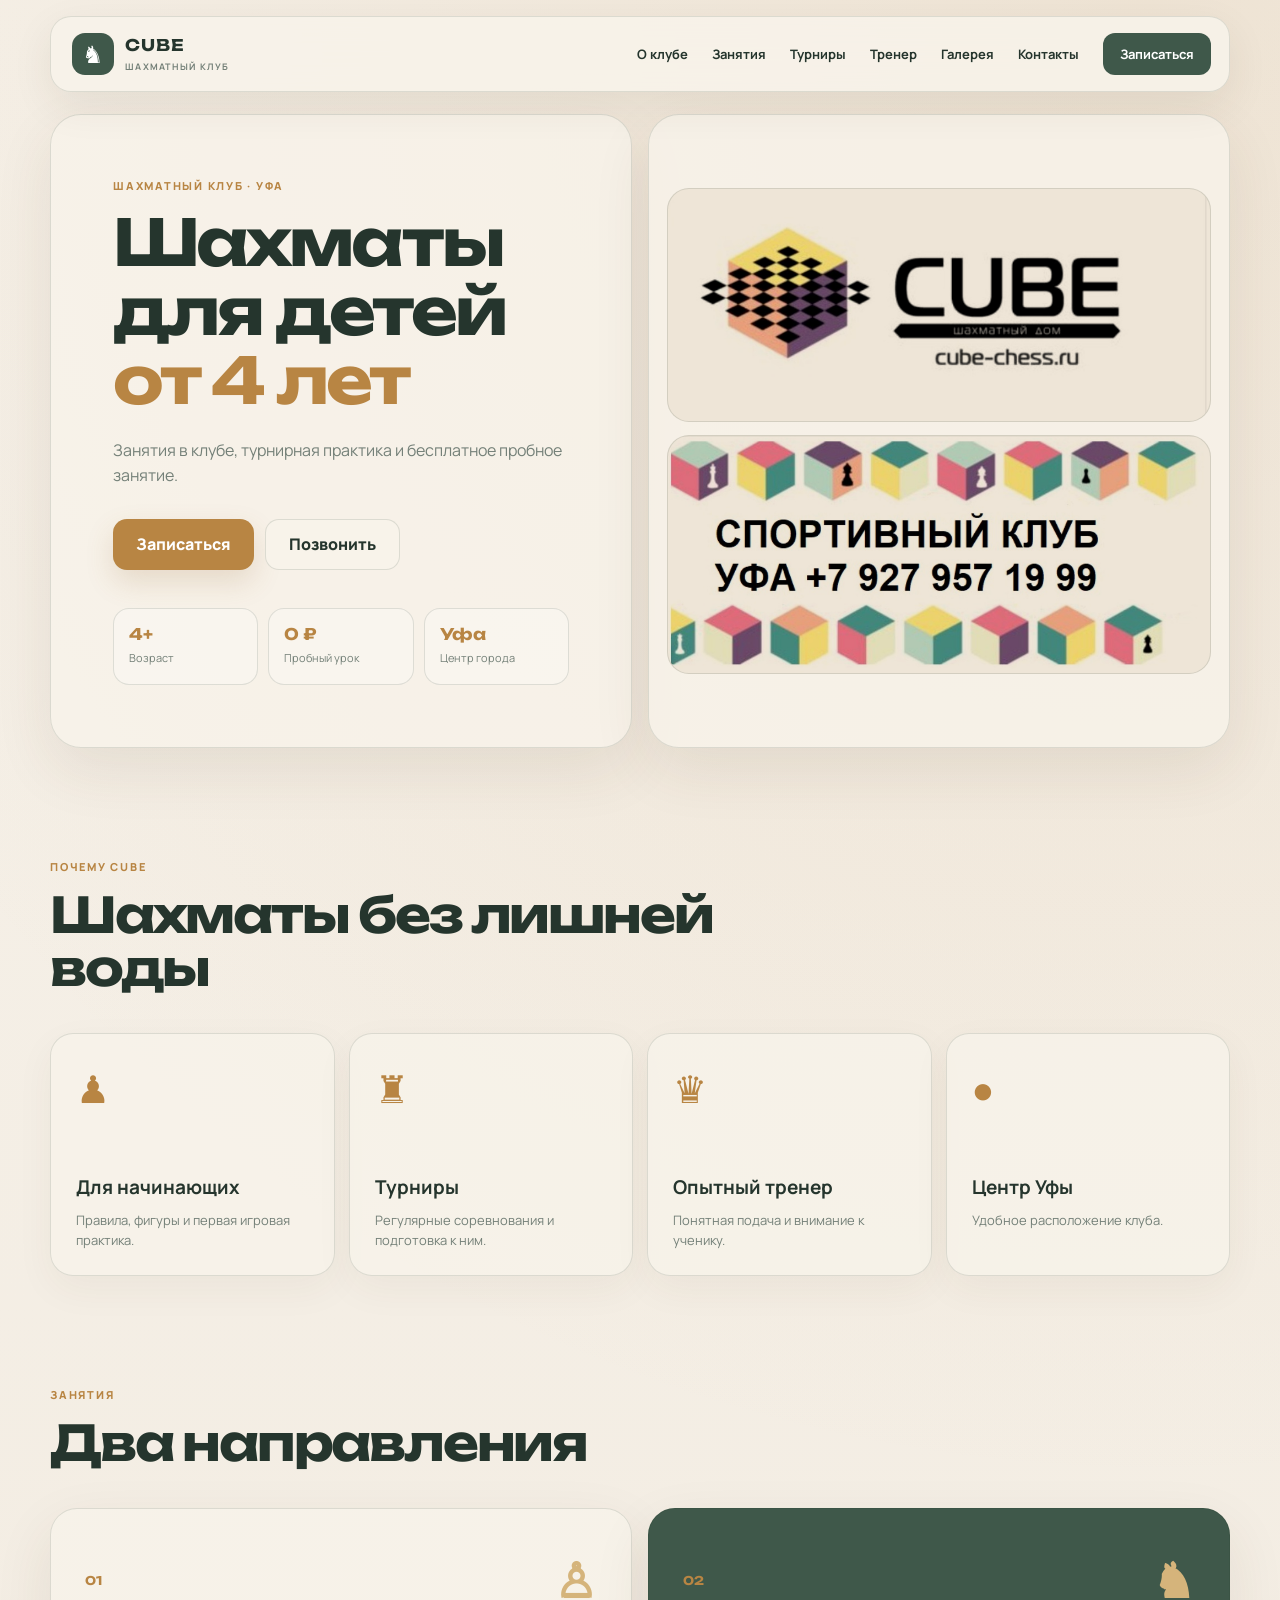
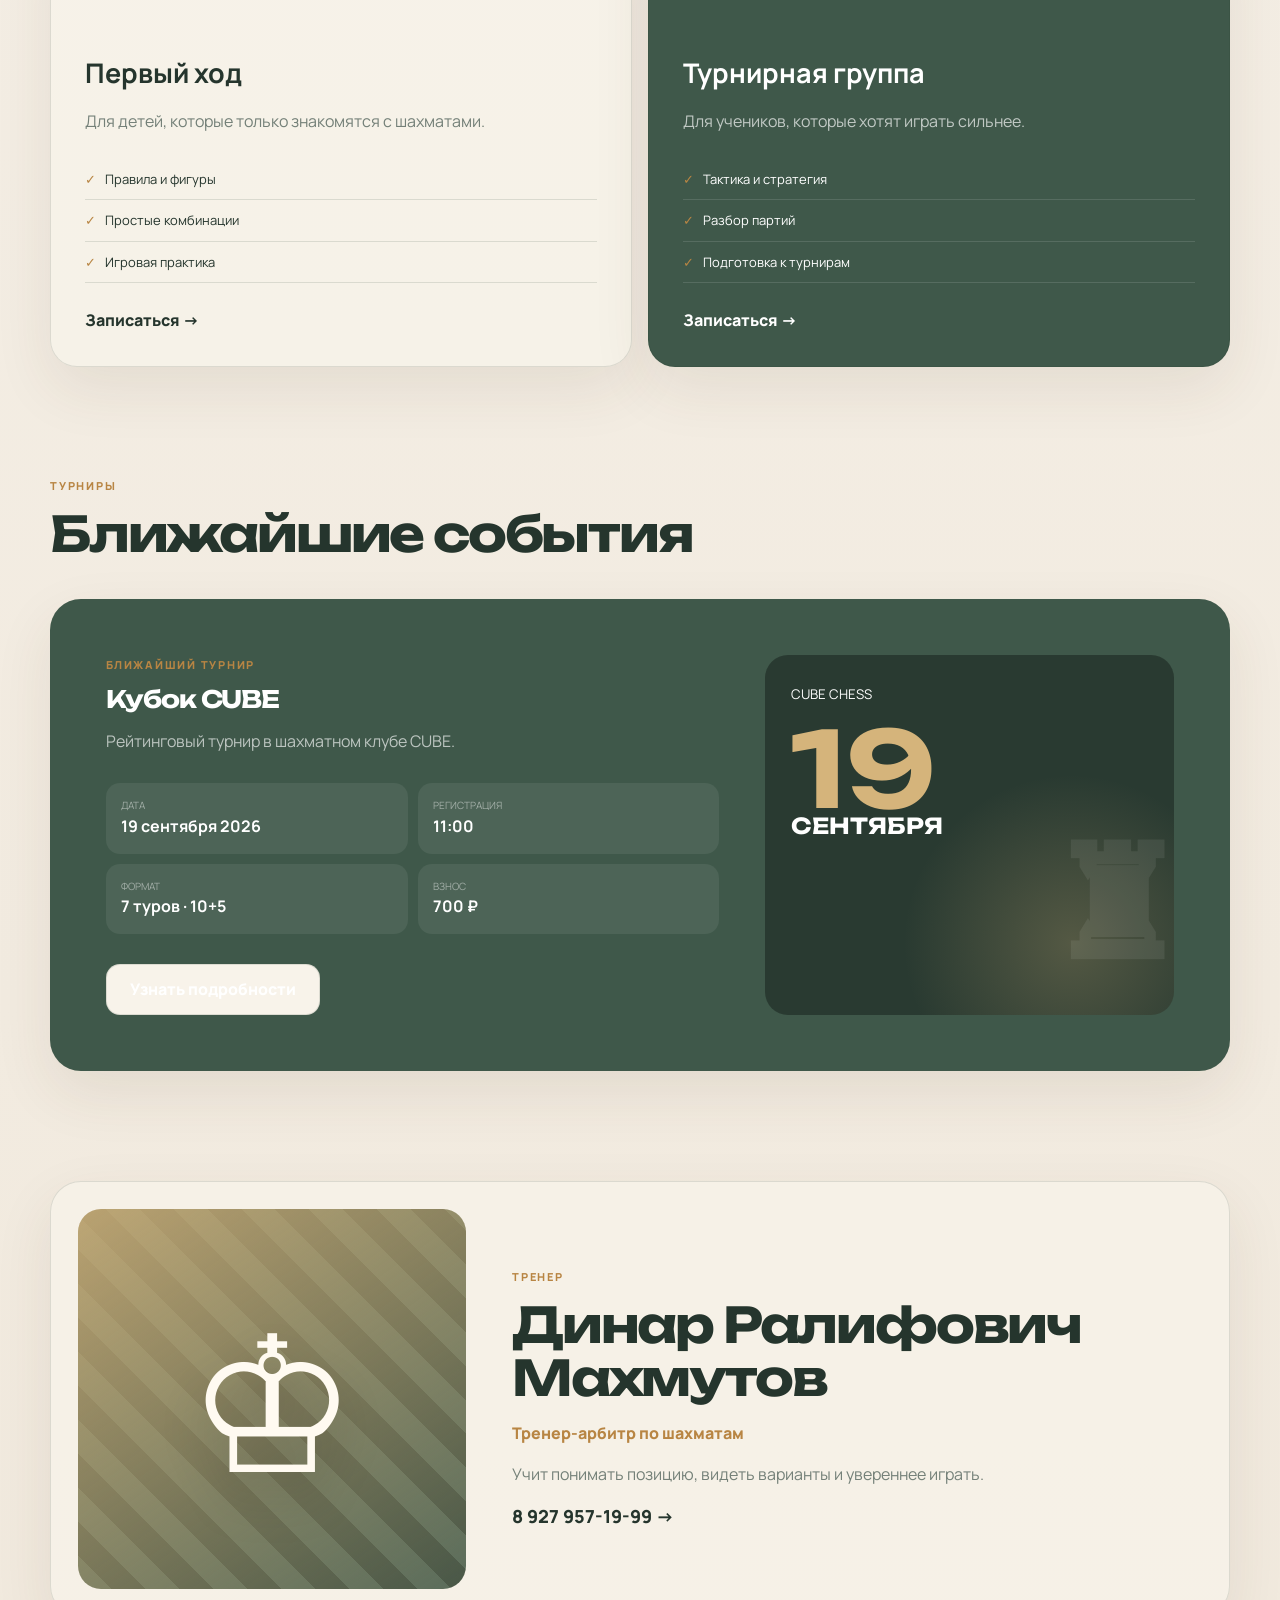
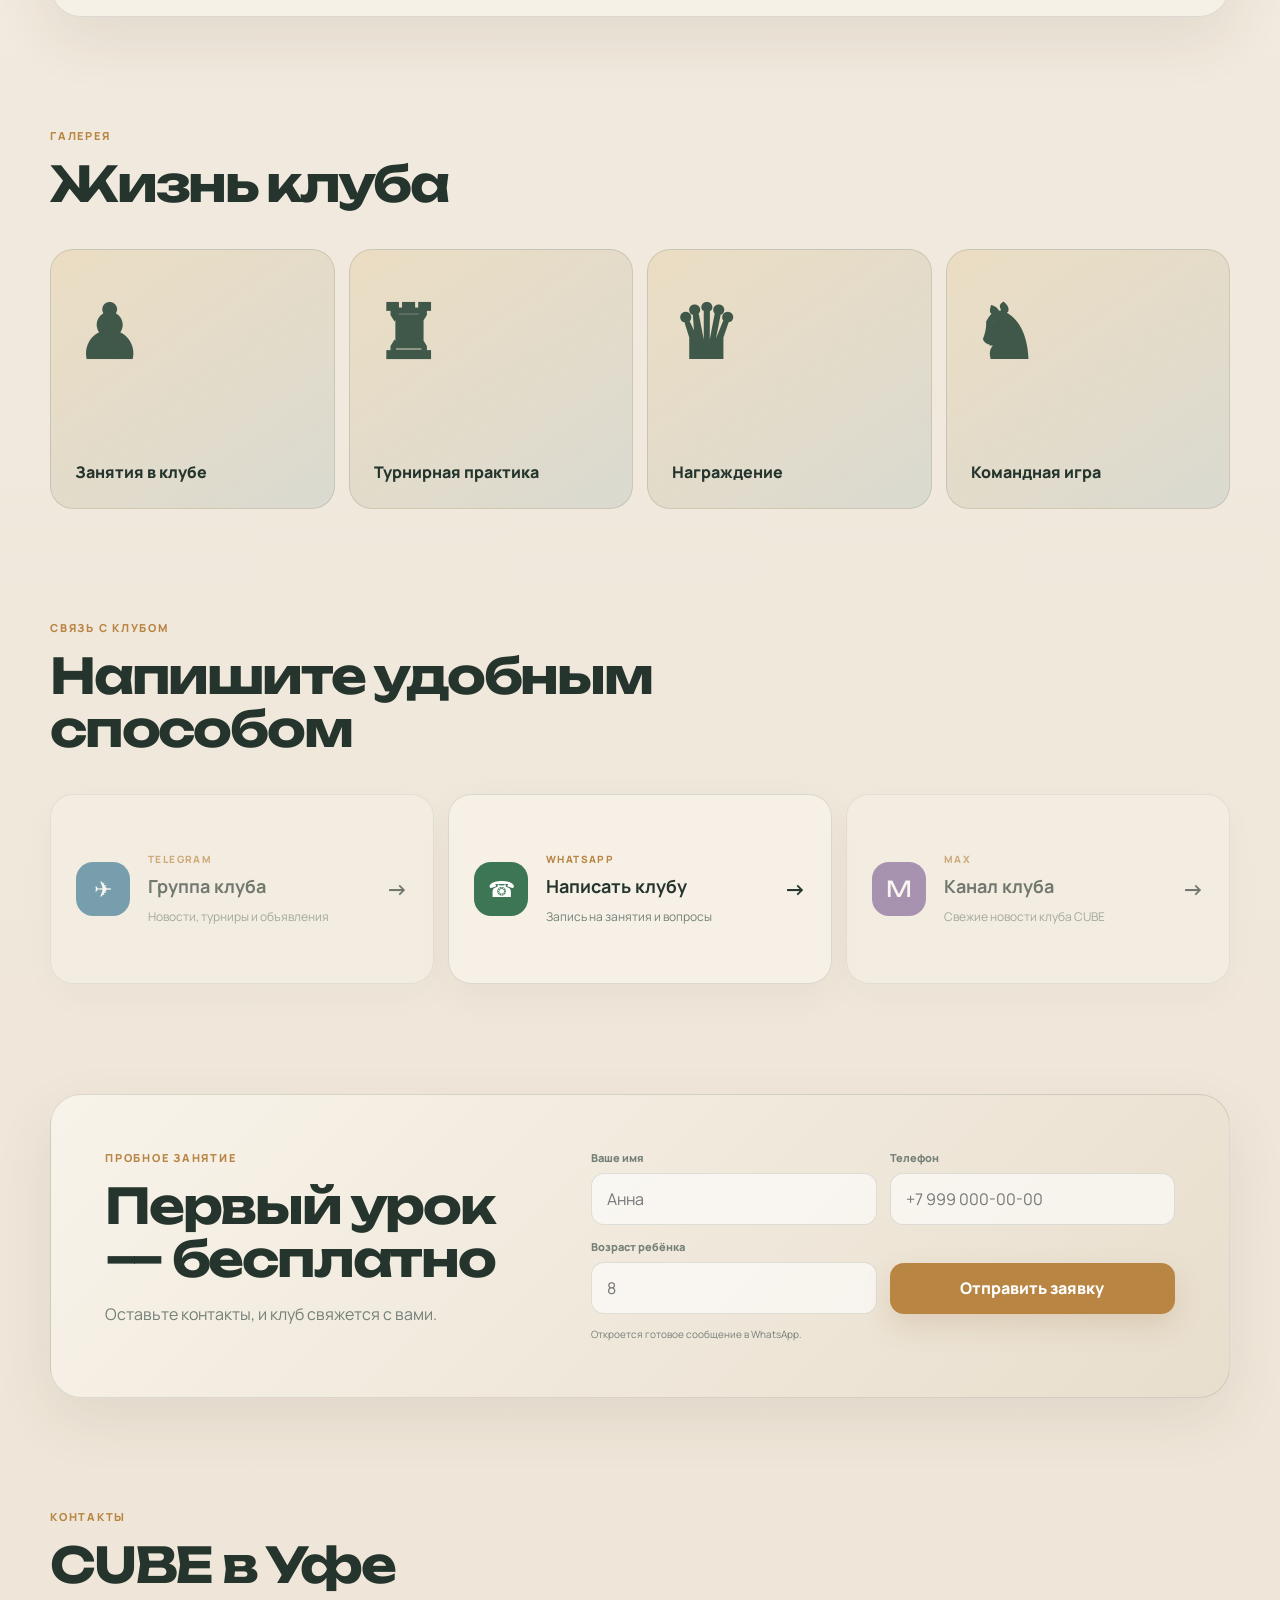
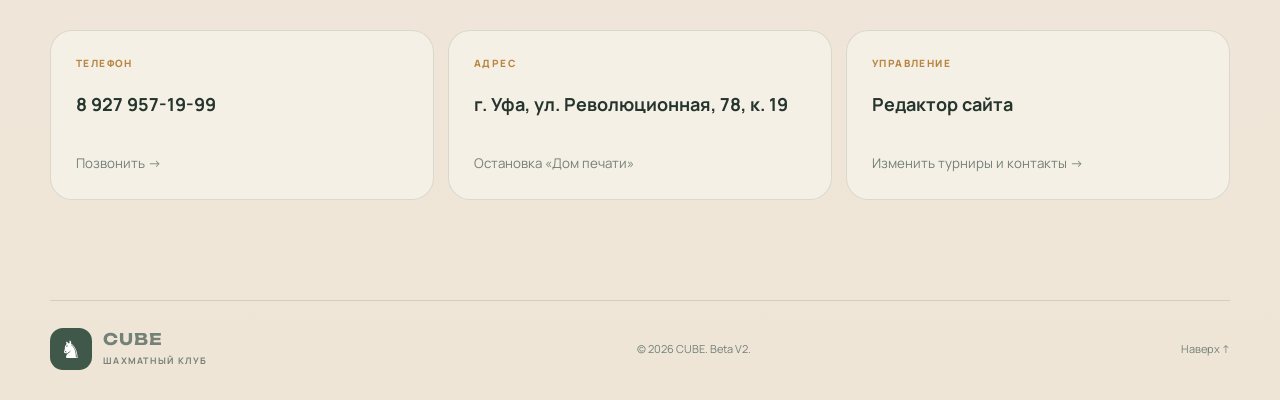
==== commit f21aa046: "Add files via upload" ====
--- a/index.html
+++ b/index.html
@@ -35,7 +35,7 @@
 
   <main id="top">
     <section class="hero shell">
-      <div class="hero__left reveal">
+      <div class="hero__left">
         <p class="eyebrow">Шахматный клуб · Уфа</p>
         <h1 id="hero-title">Шахматы для детей <span>от 4 лет</span></h1>
         <p id="hero-text" class="hero__text">Занятия в клубе, турнирная практика и бесплатное пробное занятие.</p>
@@ -52,7 +52,7 @@
         </div>
       </div>
 
-      <div class="hero__right reveal">
+      <div class="hero__right">
         <div class="brand-stage">
           <div class="brand-stage__logo">
             <img src="cube-logo.jpg" alt="Логотип CUBE">
@@ -65,31 +65,96 @@
     </section>
 
     <section class="section shell" id="about">
-      <div class="section-head reveal">
+      <div class="section-head">
         <p class="eyebrow">Почему CUBE</p>
         <h2>Шахматы без лишней воды</h2>
       </div>
-      <div id="benefits-grid" class="benefits"></div>
+      <div id="benefits-grid" class="benefits">
+        <article class="benefit">
+          <span class="benefit__icon">♟</span>
+          <h3>Для начинающих</h3>
+          <p>Правила, фигуры и первая игровая практика.</p>
+        </article>
+        <article class="benefit">
+          <span class="benefit__icon">♜</span>
+          <h3>Турниры</h3>
+          <p>Регулярные соревнования и подготовка к ним.</p>
+        </article>
+        <article class="benefit">
+          <span class="benefit__icon">♛</span>
+          <h3>Опытный тренер</h3>
+          <p>Понятная подача и внимание к ученику.</p>
+        </article>
+        <article class="benefit">
+          <span class="benefit__icon">●</span>
+          <h3>Центр Уфы</h3>
+          <p>Удобное расположение клуба.</p>
+        </article>
+      </div>
     </section>
 
     <section class="section shell" id="programs">
-      <div class="section-head reveal">
+      <div class="section-head">
         <p class="eyebrow">Занятия</p>
         <h2>Два направления</h2>
       </div>
-      <div id="programs-grid" class="programs"></div>
+      <div id="programs-grid" class="programs">
+        <article class="program">
+          <div class="program__top"><span>01</span><b>♙</b></div>
+          <h3>Первый ход</h3>
+          <p>Для детей, которые только знакомятся с шахматами.</p>
+          <ul>
+            <li>Правила и фигуры</li>
+            <li>Простые комбинации</li>
+            <li>Игровая практика</li>
+          </ul>
+          <a href="#signup">Записаться →</a>
+        </article>
+        <article class="program program--dark">
+          <div class="program__top"><span>02</span><b>♞</b></div>
+          <h3>Турнирная группа</h3>
+          <p>Для учеников, которые хотят играть сильнее.</p>
+          <ul>
+            <li>Тактика и стратегия</li>
+            <li>Разбор партий</li>
+            <li>Подготовка к турнирам</li>
+          </ul>
+          <a href="#signup">Записаться →</a>
+        </article>
+      </div>
     </section>
 
     <section class="section shell" id="tournaments">
-      <div class="section-head reveal">
+      <div class="section-head">
         <p class="eyebrow">Турниры</p>
         <h2>Ближайшие события</h2>
       </div>
-      <div id="tournaments-grid" class="tournaments"></div>
+      <div id="tournaments-grid" class="tournaments">
+        <article class="tournament">
+          <div>
+            <p class="eyebrow">Ближайший турнир</p>
+            <h2 id="tournament-title">Кубок CUBE</h2>
+            <p class="tournament__intro" id="tournament-description">Рейтинговый турнир в шахматном клубе CUBE.</p>
+            <div class="tournament__meta">
+              <div><span>Дата</span><strong id="tournament-date">19 сентября 2026</strong></div>
+              <div><span>Регистрация</span><strong id="tournament-registration">11:00</strong></div>
+              <div><span>Формат</span><strong id="tournament-format">7 туров · 10+5</strong></div>
+              <div><span>Взнос</span><strong id="tournament-price">700 ₽</strong></div>
+            </div>
+            <a class="button button--secondary phone-link" href="tel:+79279571999">Узнать подробности</a>
+          </div>
+          <div class="tournament__poster">
+            <small>CUBE CHESS</small>
+            <strong id="tournament-day">19</strong>
+            <span id="tournament-month">СЕНТЯБРЯ</span>
+            <b>♜</b>
+          </div>
+        </article>
+      </div>
     </section>
 
     <section class="section shell" id="coach">
-      <article class="coach reveal">
+      <article class="coach">
         <div class="coach__visual"><span>♔</span></div>
         <div class="coach__content">
           <p class="eyebrow">Тренер</p>
@@ -102,23 +167,58 @@
     </section>
 
     <section class="section shell" id="gallery">
-      <div class="section-head reveal">
+      <div class="section-head">
         <p class="eyebrow">Галерея</p>
         <h2>Жизнь клуба</h2>
       </div>
-      <div id="gallery-grid" class="gallery"></div>
-    </section>
-
-    <section class="section shell" id="reviews">
-      <div class="section-head reveal">
-        <p class="eyebrow">Отзывы</p>
-        <h2>Что говорят родители</h2>
-      </div>
-      <div id="reviews-grid" class="reviews"></div>
+      <div id="gallery-grid" class="gallery">
+        <article class="gallery-card"><b>♟</b><span>Занятия в клубе</span></article>
+        <article class="gallery-card"><b>♜</b><span>Турнирная практика</span></article>
+        <article class="gallery-card"><b>♛</b><span>Награждение</span></article>
+        <article class="gallery-card"><b>♞</b><span>Командная игра</span></article>
+      </div>
+    </section>
+    <section class="section shell" id="socials">
+      <div class="section-head">
+        <p class="eyebrow">Связь с клубом</p>
+        <h2>Напишите удобным способом</h2>
+      </div>
+
+      <div class="socials">
+        <a class="social-card social-card--telegram" id="telegram-link" href="#" target="_blank" rel="noopener noreferrer">
+          <span class="social-card__icon">✈</span>
+          <div>
+            <small>Telegram</small>
+            <strong>Группа клуба</strong>
+            <p>Новости, турниры и объявления</p>
+          </div>
+          <b>→</b>
+        </a>
+
+        <a class="social-card social-card--whatsapp" id="whatsapp-link" href="#" target="_blank" rel="noopener noreferrer">
+          <span class="social-card__icon">☎</span>
+          <div>
+            <small>WhatsApp</small>
+            <strong>Написать клубу</strong>
+            <p>Запись на занятия и вопросы</p>
+          </div>
+          <b>→</b>
+        </a>
+
+        <a class="social-card social-card--max" id="max-link" href="#" target="_blank" rel="noopener noreferrer">
+          <span class="social-card__icon">M</span>
+          <div>
+            <small>MAX</small>
+            <strong>Канал клуба</strong>
+            <p>Свежие новости клуба CUBE</p>
+          </div>
+          <b>→</b>
+        </a>
+      </div>
     </section>
 
     <section class="section shell" id="signup">
-      <article class="signup reveal">
+      <article class="signup">
         <div>
           <p class="eyebrow">Пробное занятие</p>
           <h2>Первый урок — бесплатно</h2>
@@ -135,25 +235,25 @@
     </section>
 
     <section class="section shell" id="contacts">
-      <div class="section-head reveal">
+      <div class="section-head">
         <p class="eyebrow">Контакты</p>
         <h2>CUBE в Уфе</h2>
       </div>
 
       <div class="contacts">
-        <a class="contact phone-link reveal" href="#">
+        <a class="contact phone-link" href="#">
           <span>Телефон</span>
           <strong id="contact-phone">8 927 957-19-99</strong>
           <small>Позвонить →</small>
         </a>
 
-        <article class="contact reveal">
+        <article class="contact">
           <span>Адрес</span>
           <strong id="contact-address">г. Уфа, ул. Революционная, 78, к. 19</strong>
           <small id="contact-landmark">Остановка «Дом печати»</small>
         </article>
 
-        <a class="contact reveal" href="admin.html">
+        <a class="contact" href="admin.html">
           <span>Управление</span>
           <strong>Редактор сайта</strong>
           <small>Изменить турниры и контакты →</small>
--- a/style.css
+++ b/style.css
@@ -187,7 +187,7 @@
   opacity:0;transform:translateY(18px);pointer-events:none;transition:.25s
 }
 .toast.show{opacity:1;transform:translateY(0)}
-.reveal{opacity:0;transform:translateY(20px);transition:opacity .65s,transform .65s}
+.reveal{opacity:1;transform:none}
 .reveal.visible{opacity:1;transform:none}
 @media(max-width:920px){
   .menu-btn{display:block}
@@ -244,4 +244,109 @@
 @media(prefers-reduced-motion:reduce){
   html{scroll-behavior:auto}
   .reveal{opacity:1;transform:none;transition:none}
-}+}
+
+/* Social contact cards */
+.socials {
+  display: grid;
+  grid-template-columns: repeat(3, 1fr);
+  gap: 14px;
+}
+
+.social-card {
+  min-height: 190px;
+  padding: 25px;
+  display: grid;
+  grid-template-columns: auto 1fr auto;
+  align-items: center;
+  gap: 18px;
+  border: 1px solid var(--line);
+  border-radius: 23px;
+  background: rgba(248,243,234,.78);
+  box-shadow: 0 13px 38px rgba(75,55,32,.05);
+  transition: transform .22s ease, border-color .22s ease, box-shadow .22s ease;
+}
+
+.social-card:hover {
+  transform: translateY(-6px);
+  border-color: rgba(184,133,67,.4);
+  box-shadow: 0 19px 46px rgba(75,55,32,.1);
+}
+
+.social-card__icon {
+  width: 54px;
+  height: 54px;
+  display: grid;
+  place-items: center;
+  border-radius: 17px;
+  color: white;
+  background: var(--green);
+  font-family: "Unbounded", sans-serif;
+  font-size: 22px;
+}
+
+.social-card small {
+  display: block;
+  margin-bottom: 5px;
+  color: var(--gold);
+  font-size: 10px;
+  font-weight: 800;
+  letter-spacing: .14em;
+  text-transform: uppercase;
+}
+
+.social-card strong {
+  display: block;
+  font-size: 18px;
+}
+
+.social-card p {
+  margin: 7px 0 0;
+  color: var(--muted);
+  font-size: 12px;
+}
+
+.social-card > b {
+  font-size: 22px;
+}
+
+.social-card--telegram .social-card__icon {
+  background: #2f7292;
+}
+
+.social-card--whatsapp .social-card__icon {
+  background: #3d7655;
+}
+
+.social-card--max .social-card__icon {
+  background: #7b5e96;
+}
+
+.social-card.is-unconfigured {
+  opacity: .62;
+}
+
+@media(max-width: 920px) {
+  .socials {
+    grid-template-columns: 1fr;
+  }
+}
+
+@media(max-width: 640px) {
+  .social-card {
+    min-height: 145px;
+    padding: 20px;
+    border-radius: 20px;
+  }
+
+  .social-card__icon {
+    width: 48px;
+    height: 48px;
+    border-radius: 15px;
+    font-size: 19px;
+  }
+
+  .social-card strong {
+    font-size: 16px;
+  }
+}
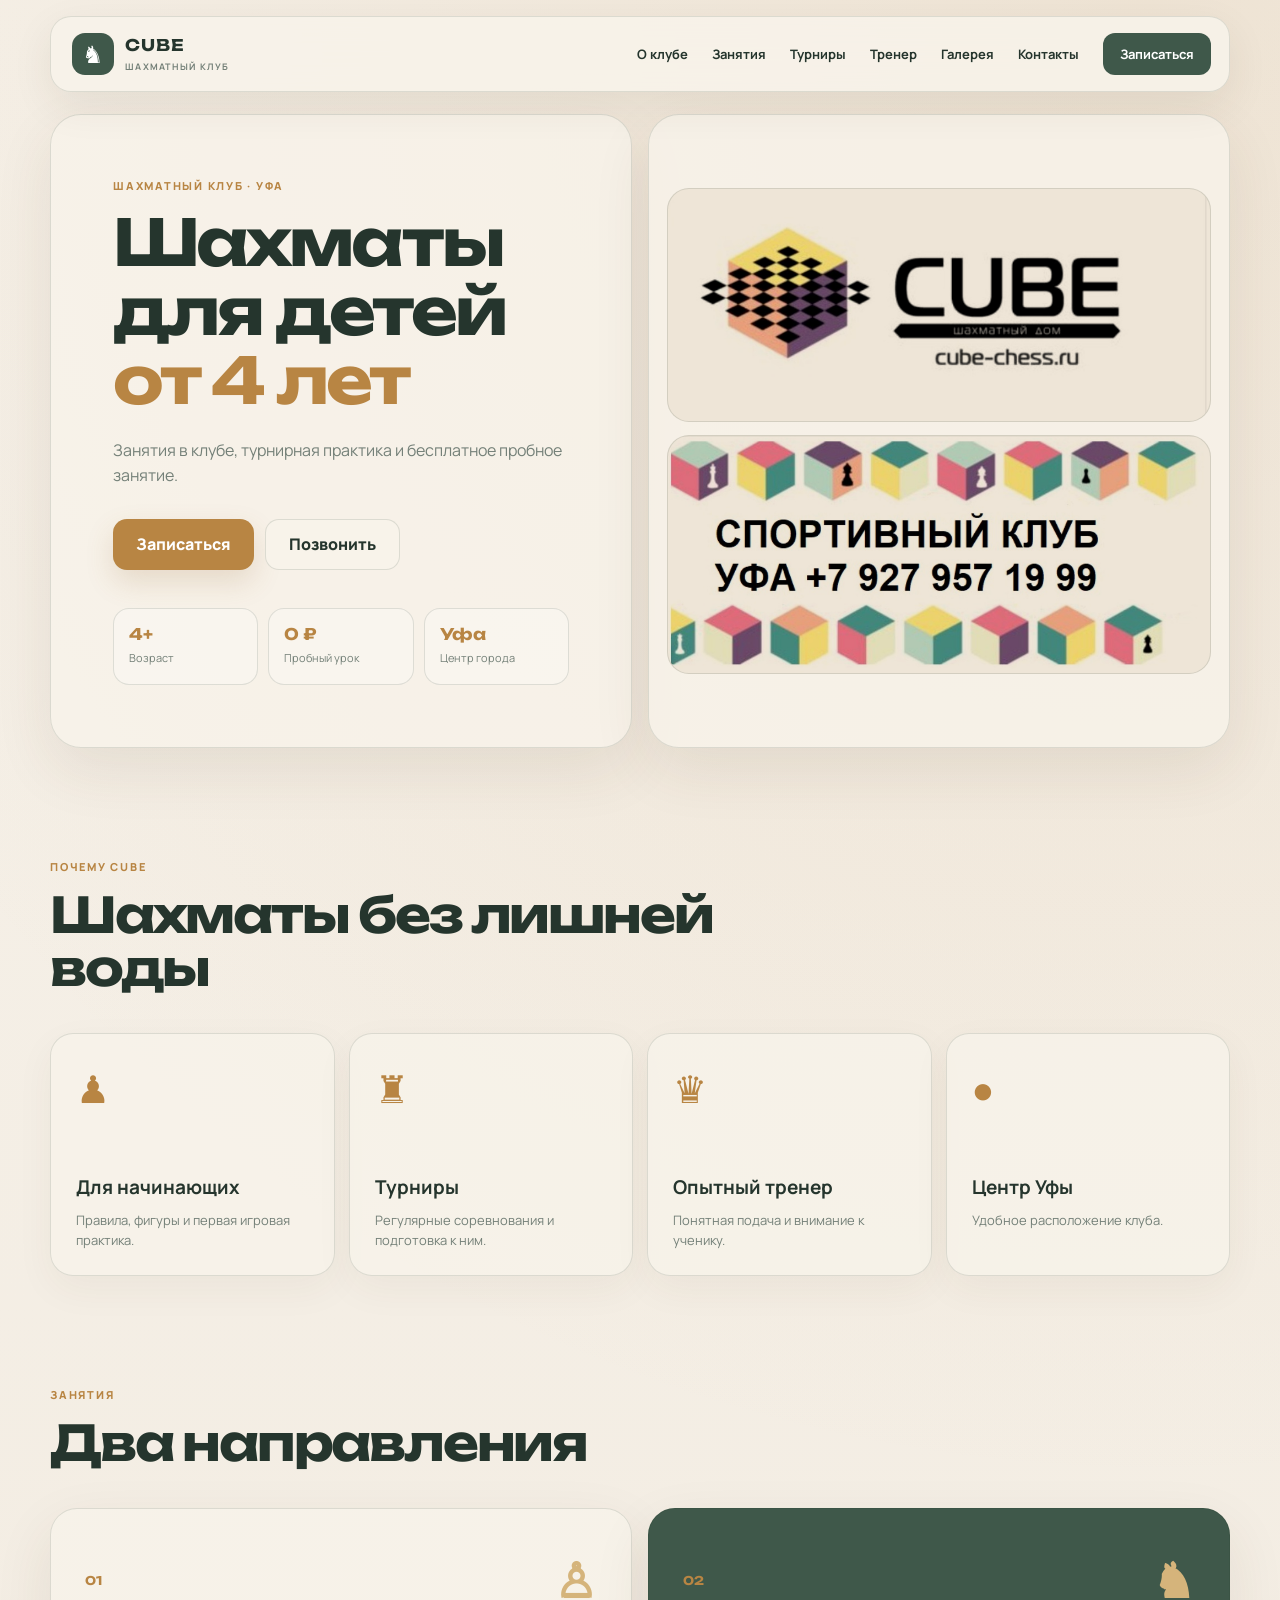
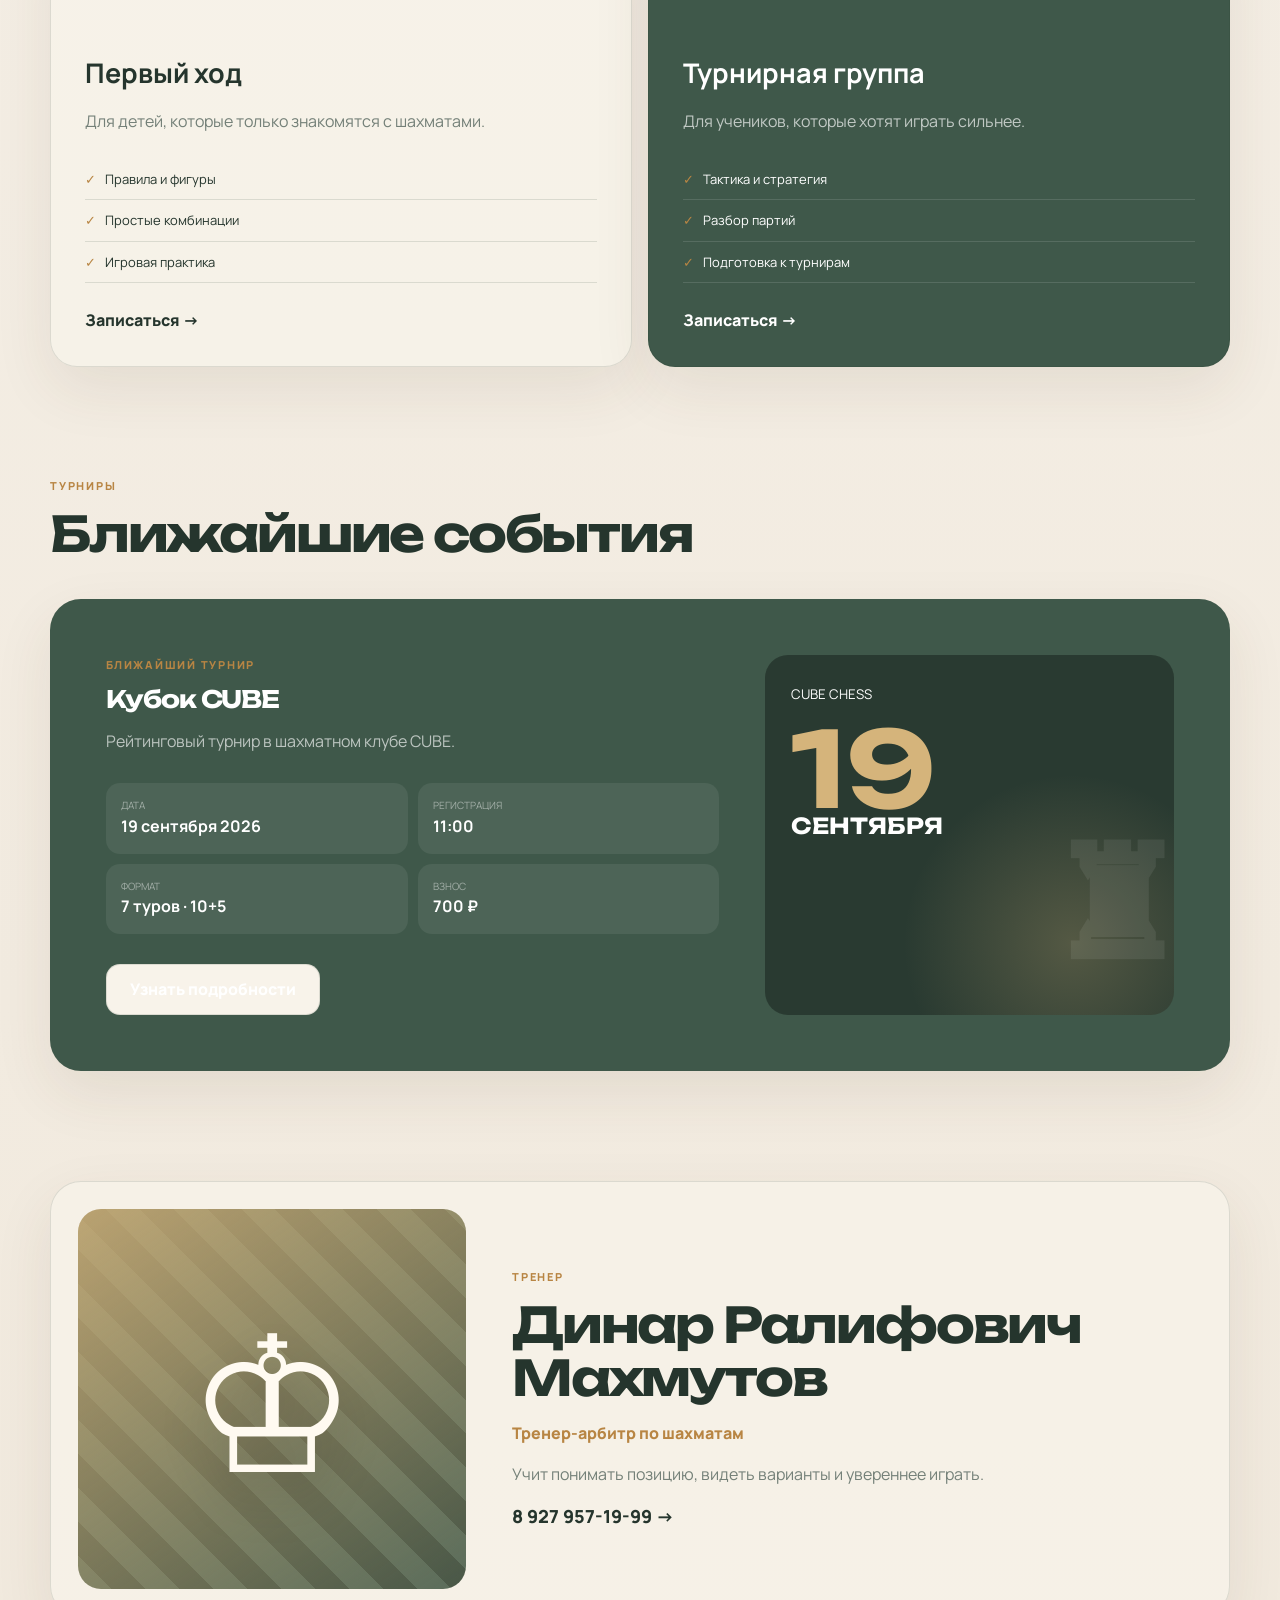
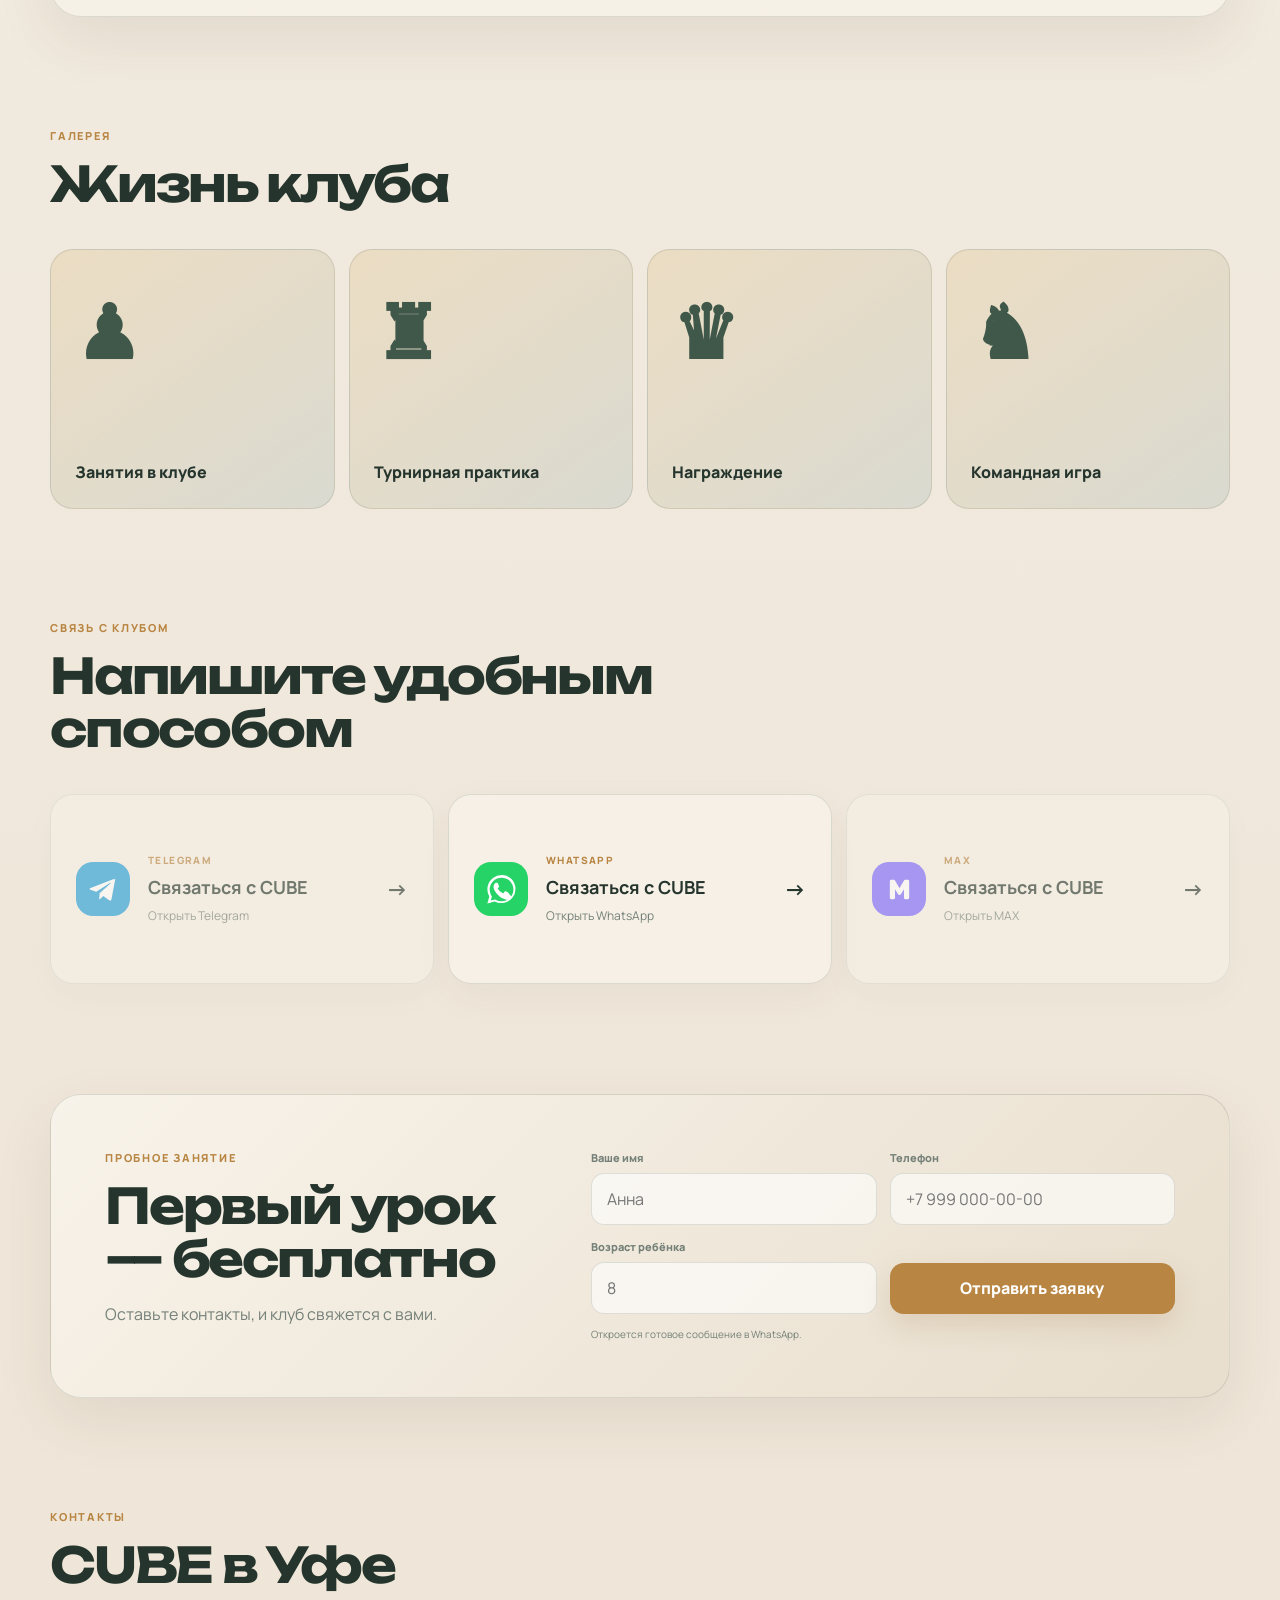
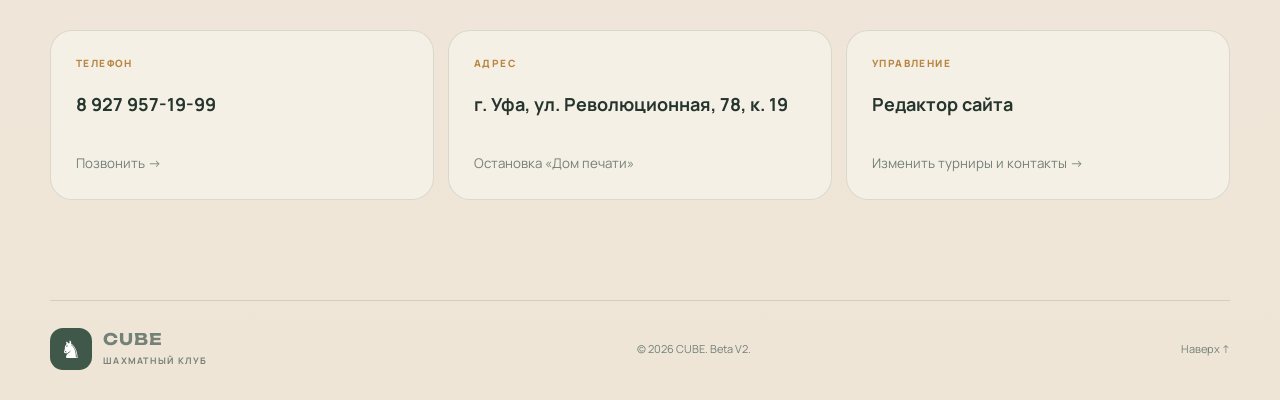
==== commit 59c3b4e9: "Add files via upload" ====
--- a/index.html
+++ b/index.html
@@ -186,31 +186,43 @@
 
       <div class="socials">
         <a class="social-card social-card--telegram" id="telegram-link" href="#" target="_blank" rel="noopener noreferrer">
-          <span class="social-card__icon">✈</span>
+          <span class="social-card__icon" aria-hidden="true">
+            <svg viewBox="0 0 24 24" role="img">
+              <path d="M21.8 3.2 18.6 20c-.2 1.2-.9 1.5-1.9.9l-4.9-3.6-2.4 2.3c-.3.3-.5.5-1 .5l.4-5 9.1-8.2c.4-.4-.1-.6-.6-.2L6 13.8l-4.8-1.5c-1-.3-1-1 .2-1.5L20 3.6c.9-.3 1.7.2 1.8-.4Z"/>
+            </svg>
+          </span>
           <div>
             <small>Telegram</small>
-            <strong>Группа клуба</strong>
-            <p>Новости, турниры и объявления</p>
+            <strong>Связаться с CUBE</strong>
+            <p>Открыть Telegram</p>
           </div>
           <b>→</b>
         </a>
 
         <a class="social-card social-card--whatsapp" id="whatsapp-link" href="#" target="_blank" rel="noopener noreferrer">
-          <span class="social-card__icon">☎</span>
+          <span class="social-card__icon" aria-hidden="true">
+            <svg viewBox="0 0 24 24" role="img">
+              <path d="M20.5 3.5A11.8 11.8 0 0 0 1.9 17.7L.3 23.5l6-1.6A11.8 11.8 0 0 0 20.5 3.5Zm-8.4 18.3a9.8 9.8 0 0 1-5-1.4l-.4-.2-3.6 1 1-3.5-.3-.4a9.8 9.8 0 1 1 8.3 4.5Zm5.4-7.3c-.3-.2-1.8-.9-2.1-1-.3-.1-.5-.2-.7.2-.2.3-.8 1-.9 1.2-.2.2-.3.2-.6.1-1.8-.9-3-1.6-4.2-3.6-.3-.5.3-.5.9-1.7.1-.2 0-.4 0-.6l-.9-2.2c-.2-.5-.5-.5-.7-.5H7.7c-.3 0-.7.1-1 .5-.3.4-1.3 1.3-1.3 3.1s1.3 3.6 1.5 3.8c.2.3 2.6 4 6.3 5.6 2.3 1 3.2 1.1 4.4.9 1.3-.2 1.8-.8 2.1-1.5.3-.7.3-1.3.2-1.5-.1-.2-.3-.3-.6-.4Z"/>
+            </svg>
+          </span>
           <div>
             <small>WhatsApp</small>
-            <strong>Написать клубу</strong>
-            <p>Запись на занятия и вопросы</p>
+            <strong>Связаться с CUBE</strong>
+            <p>Открыть WhatsApp</p>
           </div>
           <b>→</b>
         </a>
 
         <a class="social-card social-card--max" id="max-link" href="#" target="_blank" rel="noopener noreferrer">
-          <span class="social-card__icon">M</span>
+          <span class="social-card__icon" aria-hidden="true">
+            <svg viewBox="0 0 24 24" role="img">
+              <path d="M4 5.2C4 4.5 4.5 4 5.2 4h2.1c.5 0 .9.3 1.1.7L12 11l3.6-6.3c.2-.4.6-.7 1.1-.7h2.1c.7 0 1.2.5 1.2 1.2v13.6c0 .7-.5 1.2-1.2 1.2h-1.9c-.7 0-1.2-.5-1.2-1.2v-7.1l-2.5 4.2c-.2.4-.7.7-1.2.7s-1-.3-1.2-.7l-2.5-4.2v7.1c0 .7-.5 1.2-1.2 1.2H5.2c-.7 0-1.2-.5-1.2-1.2V5.2Z"/>
+            </svg>
+          </span>
           <div>
             <small>MAX</small>
-            <strong>Канал клуба</strong>
-            <p>Свежие новости клуба CUBE</p>
+            <strong>Связаться с CUBE</strong>
+            <p>Открыть MAX</p>
           </div>
           <b>→</b>
         </a>
--- a/style.css
+++ b/style.css
@@ -350,3 +350,31 @@
     font-size: 16px;
   }
 }
+
+
+/* Real app logos and unified card wording */
+.social-card__icon svg {
+  width: 29px;
+  height: 29px;
+  display: block;
+  fill: currentColor;
+}
+
+.social-card--telegram .social-card__icon {
+  color: #ffffff;
+  background: #229ED9;
+}
+
+.social-card--whatsapp .social-card__icon {
+  color: #ffffff;
+  background: #25D366;
+}
+
+.social-card--max .social-card__icon {
+  color: #ffffff;
+  background: #7A66FF;
+}
+
+.social-card p {
+  margin-top: 5px;
+}
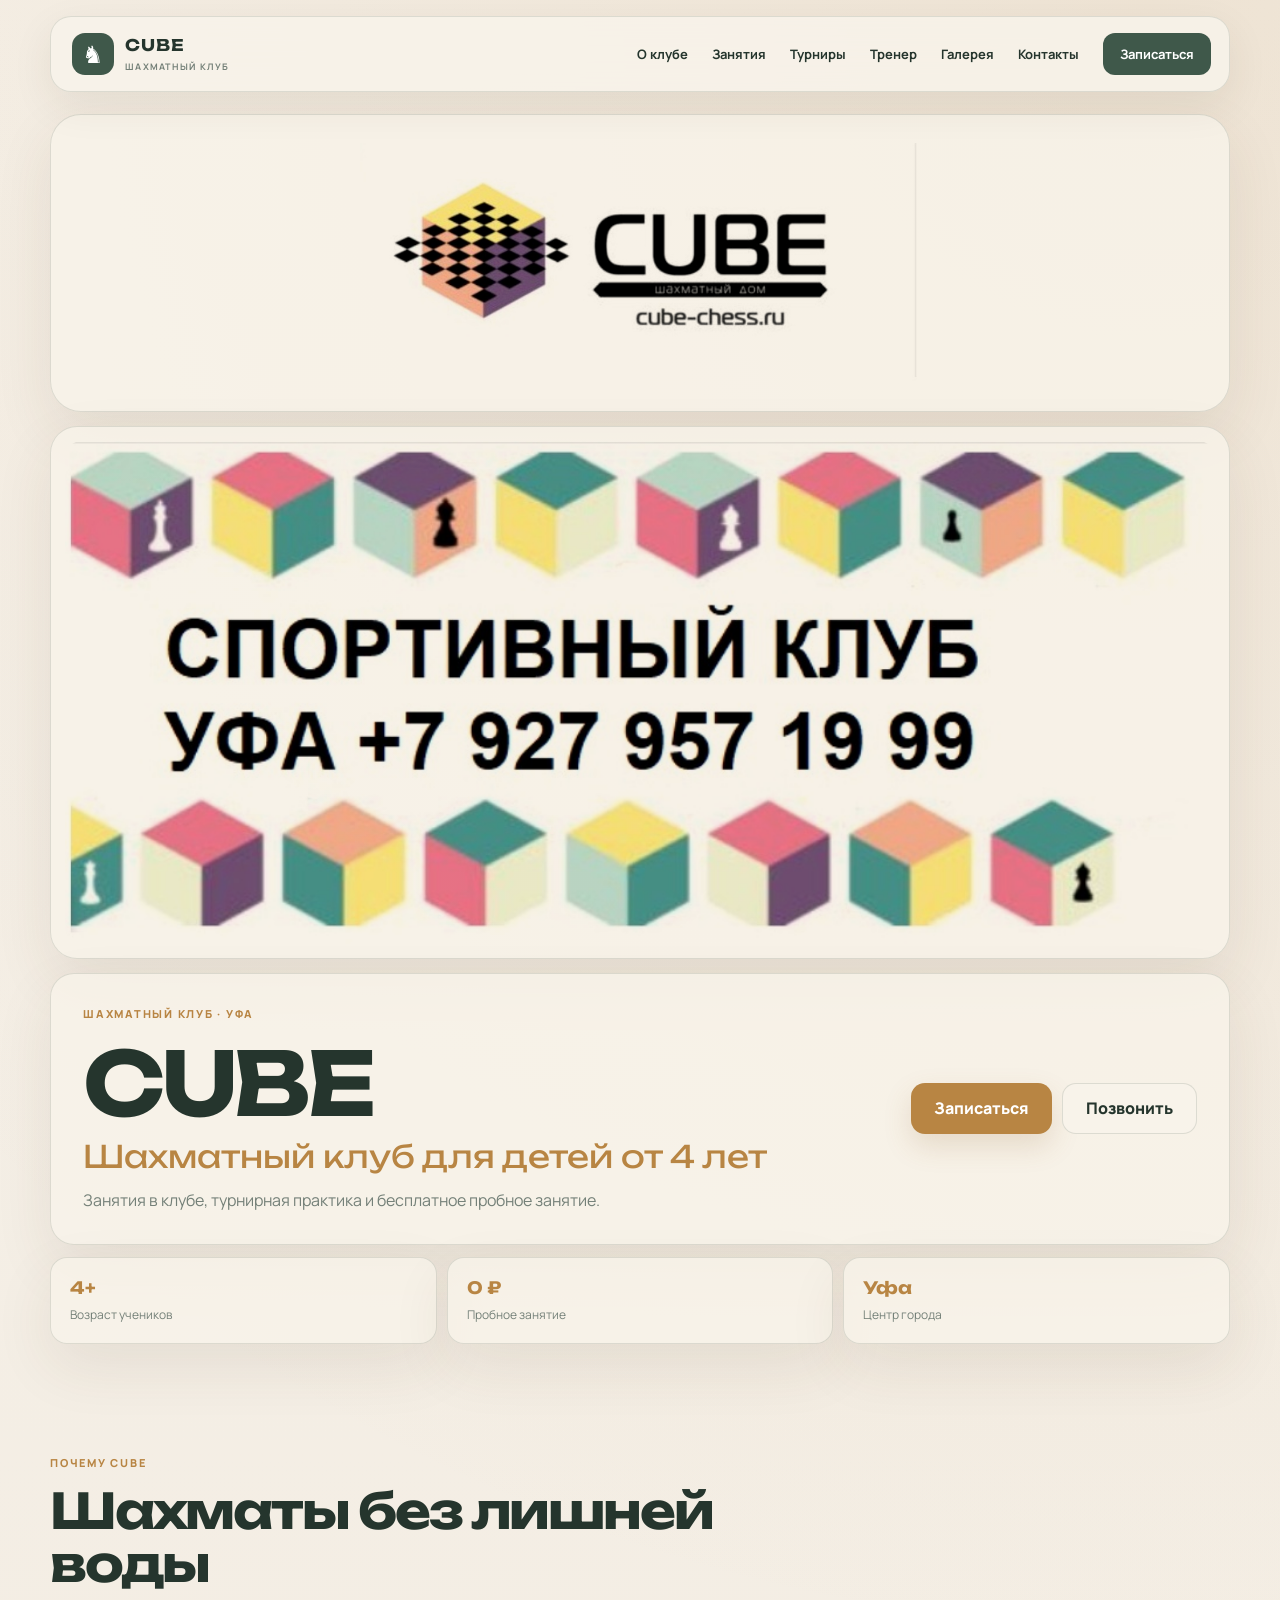
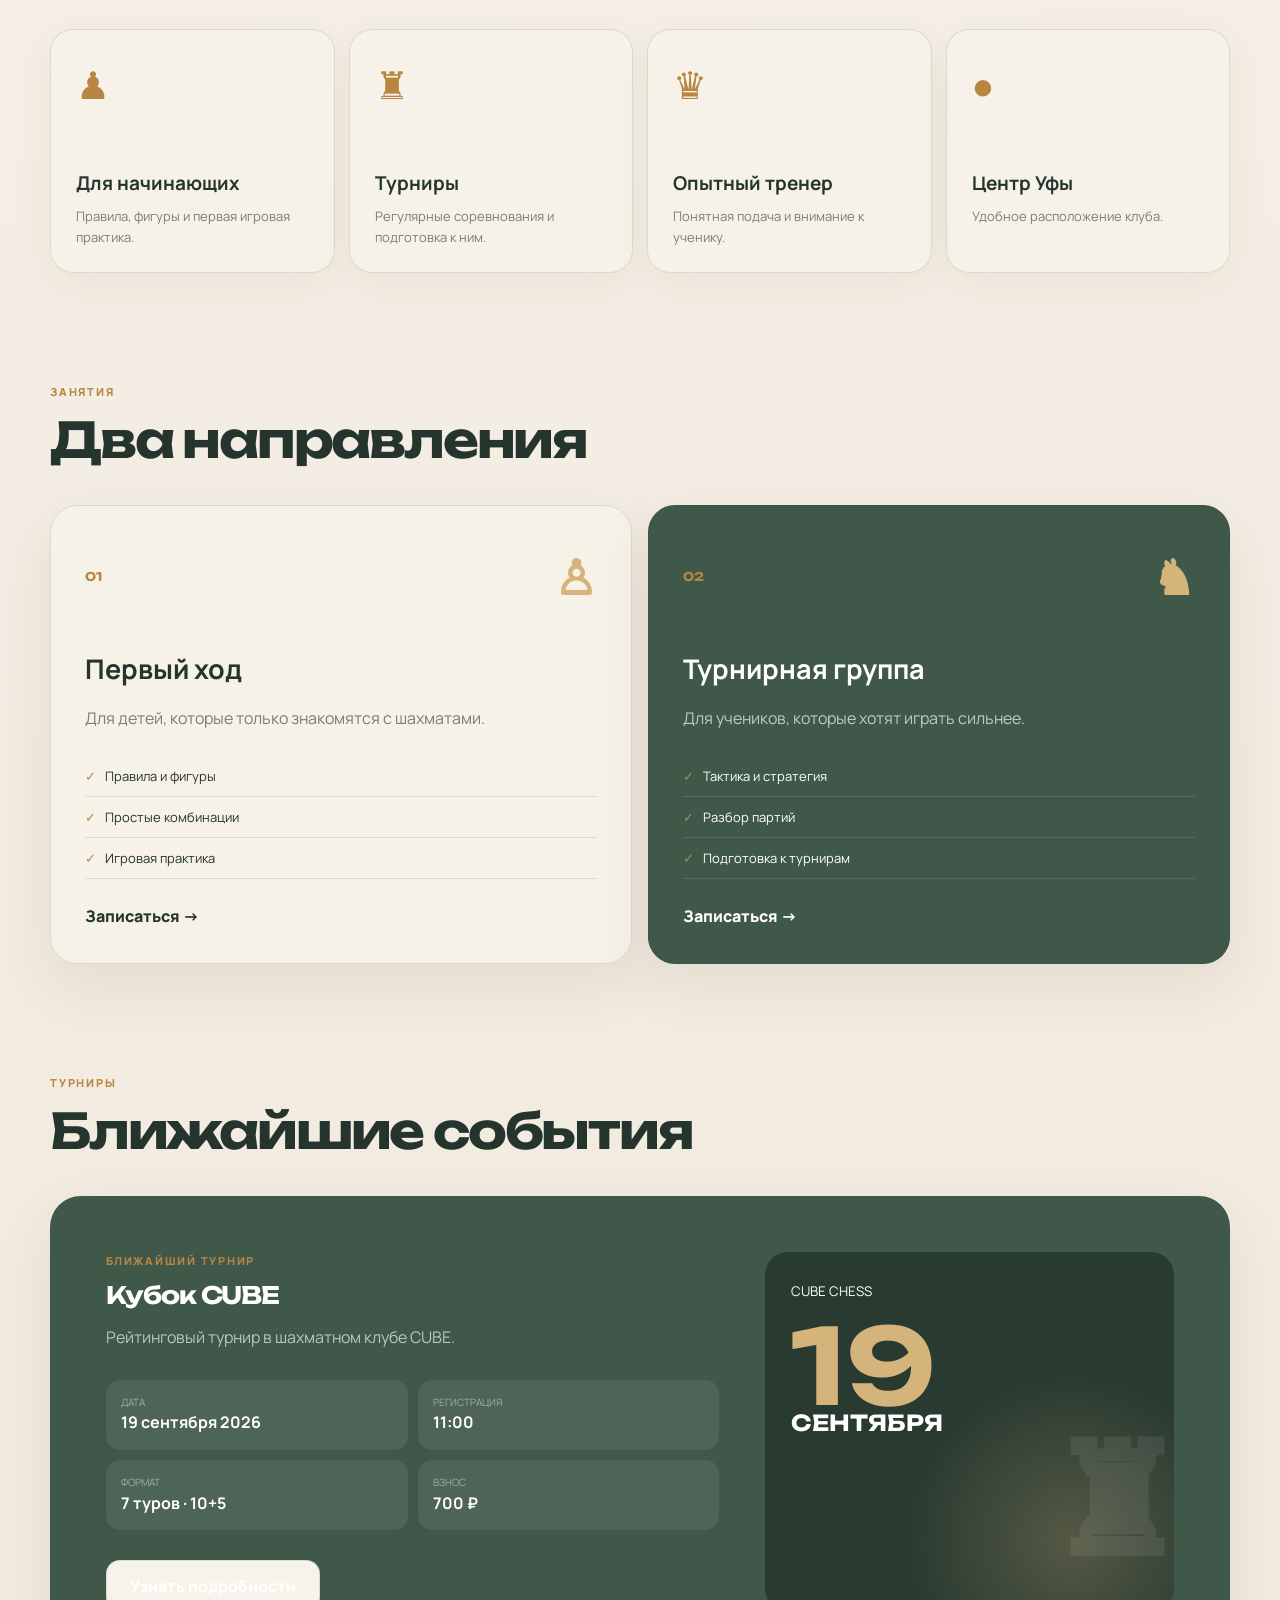
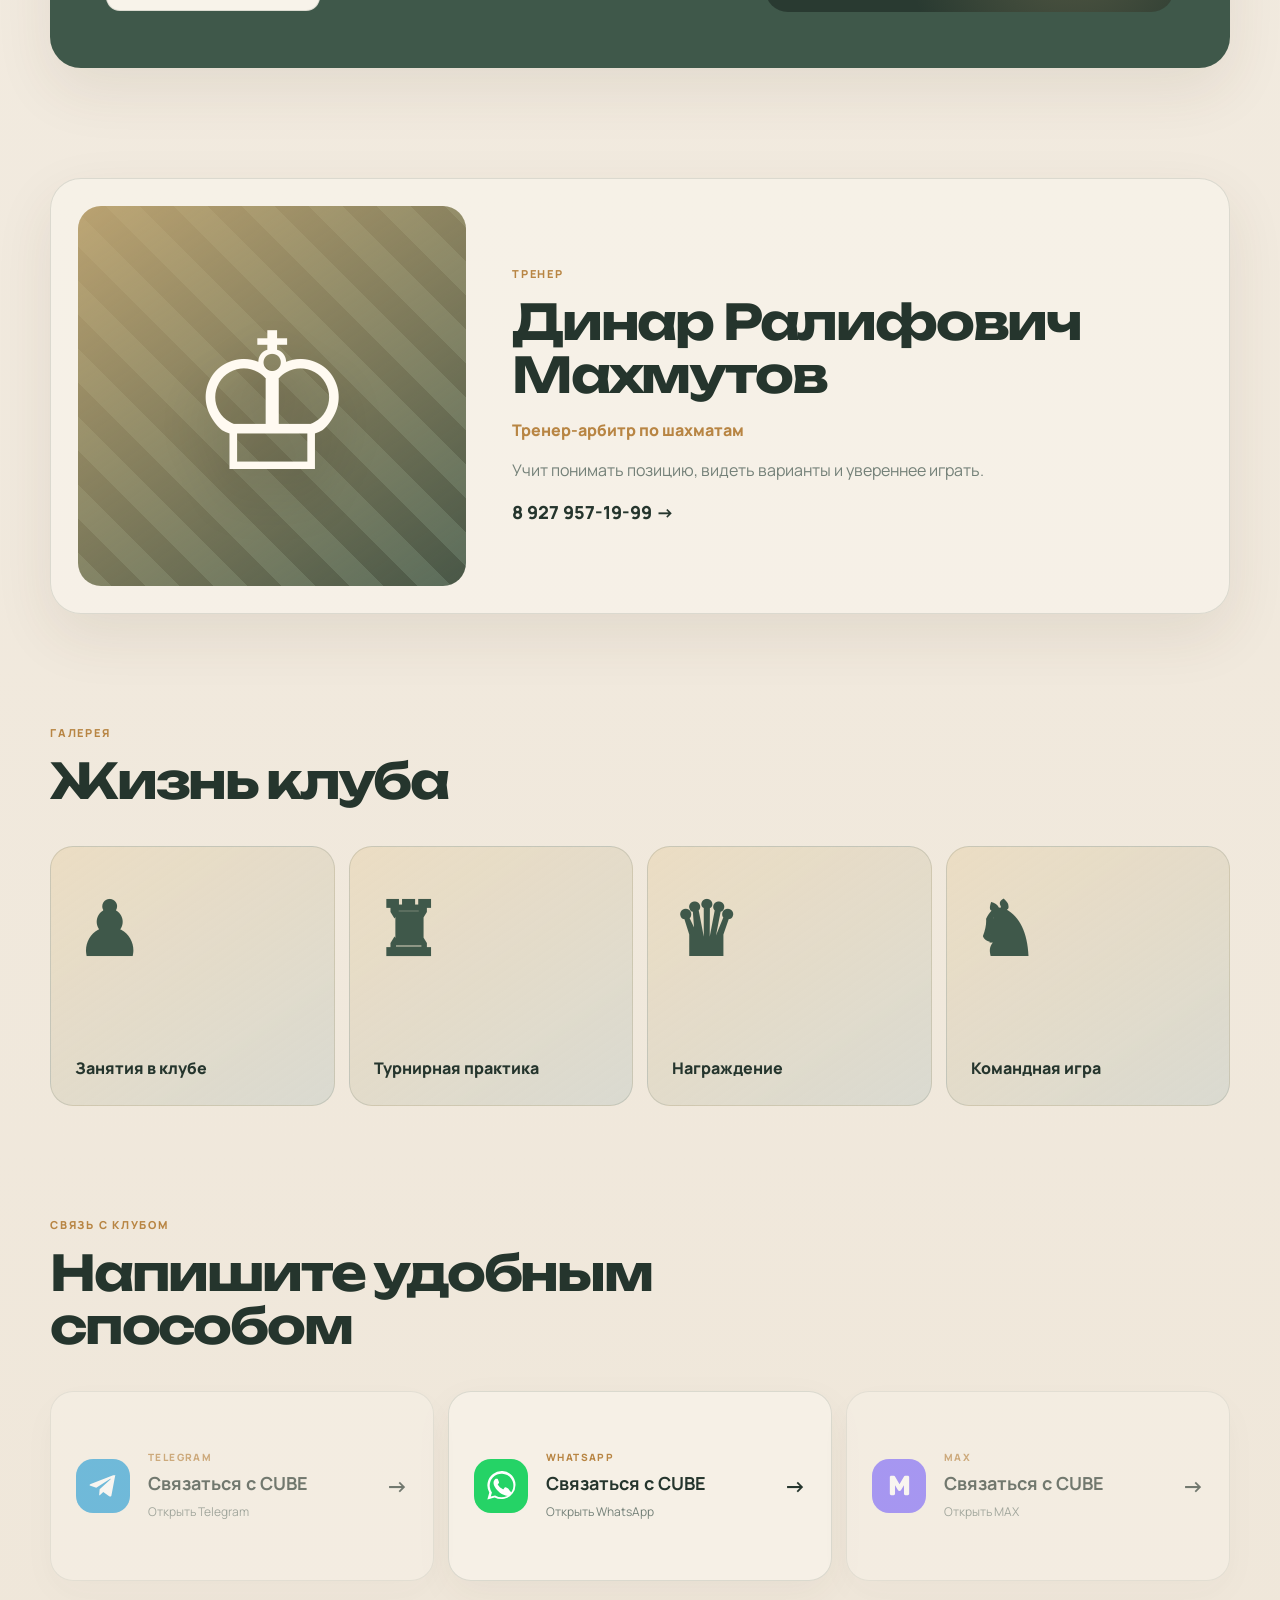
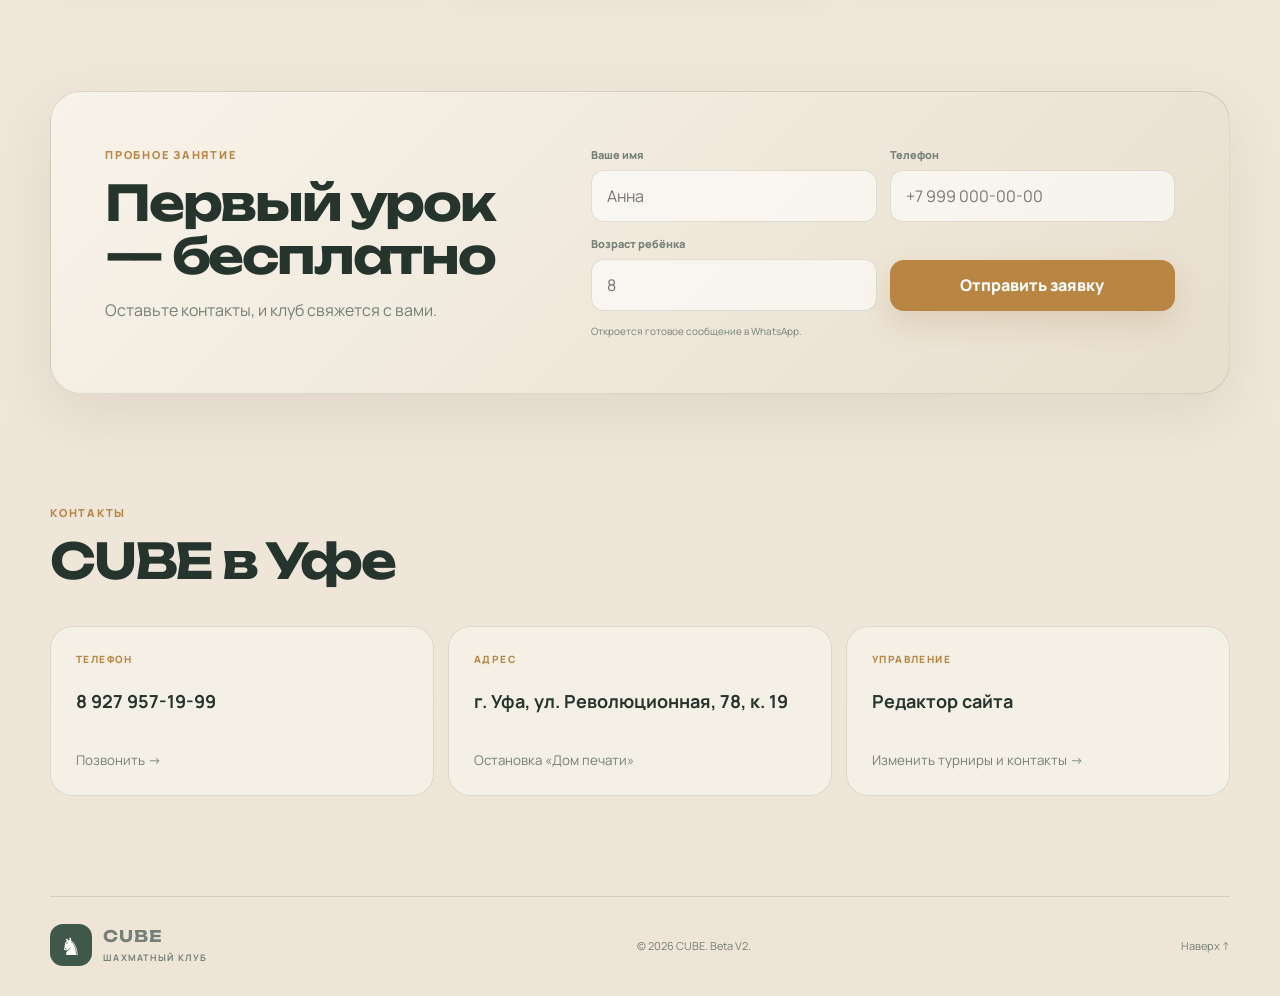
==== commit 2aab6e1b: "Add files via upload" ====
--- a/index.html
+++ b/index.html
@@ -22,7 +22,7 @@
       <span></span><span></span><span></span>
     </button>
 
-    <nav class="nav">
+    <nav class="nav" aria-label="Главное меню">
       <a href="#about">О клубе</a>
       <a href="#programs">Занятия</a>
       <a href="#tournaments">Турниры</a>
@@ -34,33 +34,33 @@
   </header>
 
   <main id="top">
-    <section class="hero shell">
-      <div class="hero__left">
-        <p class="eyebrow">Шахматный клуб · Уфа</p>
-        <h1 id="hero-title">Шахматы для детей <span>от 4 лет</span></h1>
-        <p id="hero-text" class="hero__text">Занятия в клубе, турнирная практика и бесплатное пробное занятие.</p>
-
-        <div class="hero__actions">
+    <section class="brand-intro shell">
+      <div class="brand-intro__logo reveal">
+        <img src="cube-logo.jpg" alt="Логотип шахматного клуба CUBE">
+      </div>
+
+      <div class="brand-intro__banner reveal">
+        <img src="cube-banner.jpg" alt="Фирменный баннер шахматного клуба CUBE">
+      </div>
+
+      <div class="brand-intro__content reveal">
+        <div>
+          <p class="eyebrow">Шахматный клуб · Уфа</p>
+          <h1>CUBE</h1>
+          <p class="brand-intro__subtitle">Шахматный клуб для детей от 4 лет</p>
+          <p class="brand-intro__text">Занятия в клубе, турнирная практика и бесплатное пробное занятие.</p>
+        </div>
+
+        <div class="brand-intro__actions">
           <a class="button button--primary" href="#signup">Записаться</a>
-          <a class="button button--secondary phone-link" href="#">Позвонить</a>
-        </div>
-
-        <div class="hero__stats">
-          <article><strong>4+</strong><span>Возраст</span></article>
-          <article><strong>0 ₽</strong><span>Пробный урок</span></article>
-          <article><strong>Уфа</strong><span>Центр города</span></article>
-        </div>
-      </div>
-
-      <div class="hero__right">
-        <div class="brand-stage">
-          <div class="brand-stage__logo">
-            <img src="cube-logo.jpg" alt="Логотип CUBE">
-          </div>
-          <div class="brand-stage__banner">
-            <img src="cube-banner.jpg" alt="Фирменный баннер CUBE">
-          </div>
-        </div>
+          <a class="button button--secondary phone-link" href="tel:+79279571999">Позвонить</a>
+        </div>
+      </div>
+
+      <div class="brand-intro__facts reveal">
+        <article><strong>4+</strong><span>Возраст учеников</span></article>
+        <article><strong>0 ₽</strong><span>Пробное занятие</span></article>
+        <article><strong>Уфа</strong><span>Центр города</span></article>
       </div>
     </section>
 
@@ -283,6 +283,12 @@
     <a href="#top">Наверх ↑</a>
   </footer>
 
+
+  <div class="mobile-actions">
+    <a class="mobile-actions__call phone-link" href="tel:+79279571999">Позвонить</a>
+    <a class="mobile-actions__signup" href="#signup">Записаться</a>
+  </div>
+
   <div class="toast" role="status"></div>
 
   <script src="site-data.js"></script>
--- a/style.css
+++ b/style.css
@@ -378,3 +378,683 @@
 .social-card p {
   margin-top: 5px;
 }
+
+
+/* =========================
+   CUBE V3 — MOBILE FIRST
+   ========================= */
+
+:root {
+  --mobile-gap: 12px;
+}
+
+.mobile-actions {
+  display: none;
+}
+
+/* Better tablet behavior */
+@media (max-width: 920px) {
+  body {
+    padding-bottom: 0;
+  }
+
+  .header {
+    height: 68px;
+    padding: 0 13px;
+    border-radius: 18px;
+  }
+
+  .menu-btn {
+    width: 42px;
+    height: 42px;
+    display: grid;
+    place-items: center;
+    border-radius: 12px;
+    background: rgba(63, 88, 74, .07);
+  }
+
+  .menu-btn span {
+    width: 21px;
+    margin: 3px;
+    transition: transform .22s ease, opacity .22s ease;
+  }
+
+  .menu-btn.is-open span:nth-child(1) {
+    transform: translateY(5px) rotate(45deg);
+  }
+
+  .menu-btn.is-open span:nth-child(2) {
+    opacity: 0;
+  }
+
+  .menu-btn.is-open span:nth-child(3) {
+    transform: translateY(-5px) rotate(-45deg);
+  }
+
+  .nav {
+    top: 76px;
+    padding: 10px;
+    border-radius: 18px;
+    background: rgba(248, 243, 234, .98);
+    backdrop-filter: blur(18px);
+  }
+
+  .nav a {
+    padding: 13px 14px;
+    border-radius: 11px;
+  }
+
+  .nav a:hover {
+    background: rgba(63, 88, 74, .06);
+  }
+
+  .nav__cta {
+    margin-top: 4px;
+    text-align: center;
+  }
+
+  .hero {
+    gap: 12px;
+  }
+
+  .hero__left {
+    min-height: 0;
+  }
+
+  .hero__right {
+    order: -1;
+  }
+
+  .brand-stage {
+    grid-template-columns: 1fr 1fr;
+    align-items: stretch;
+  }
+
+  .brand-stage__logo,
+  .brand-stage__banner {
+    display: flex;
+    align-items: center;
+    justify-content: center;
+  }
+}
+
+/* True mobile layout */
+@media (max-width: 640px) {
+  body {
+    padding-bottom: 82px;
+  }
+
+  .shell,
+  .header {
+    width: calc(100% - 16px);
+  }
+
+  .header {
+    height: 62px;
+    margin-top: 8px;
+    top: 6px;
+    padding: 0 10px;
+    border-radius: 16px;
+  }
+
+  .brand {
+    gap: 9px;
+  }
+
+  .brand__mark {
+    width: 36px;
+    height: 36px;
+    border-radius: 11px;
+    font-size: 20px;
+  }
+
+  .brand strong {
+    font-size: 13px;
+  }
+
+  .menu-btn {
+    width: 38px;
+    height: 38px;
+    border-radius: 11px;
+  }
+
+  .nav {
+    top: 68px;
+    left: 0;
+    right: 0;
+    gap: 2px;
+    max-height: calc(100vh - 90px);
+    overflow-y: auto;
+  }
+
+  .hero {
+    margin-top: 10px;
+    gap: 10px;
+  }
+
+  .hero__right {
+    padding: 10px;
+    border-radius: 20px;
+  }
+
+  .brand-stage {
+    display: grid;
+    grid-template-columns: 1fr;
+    gap: 9px;
+  }
+
+  .brand-stage__logo {
+    padding: 8px 12px;
+  }
+
+  .brand-stage__banner {
+    display: none;
+  }
+
+  .hero__left {
+    padding: 24px 17px;
+    border-radius: 20px;
+  }
+
+  .eyebrow {
+    margin-bottom: 10px;
+    font-size: 9px;
+    letter-spacing: .13em;
+  }
+
+  h1 {
+    font-size: clamp(31px, 10vw, 40px);
+    line-height: 1.03;
+  }
+
+  .hero__text {
+    margin-top: 16px;
+    font-size: 14px;
+    line-height: 1.48;
+  }
+
+  .hero__actions {
+    display: none;
+  }
+
+  .hero__stats {
+    margin-top: 24px;
+    grid-template-columns: repeat(3, 1fr);
+    gap: 7px;
+  }
+
+  .hero__stats article {
+    padding: 11px 7px;
+    display: block;
+    text-align: center;
+    border-radius: 13px;
+  }
+
+  .hero__stats strong {
+    font-size: 14px;
+  }
+
+  .hero__stats span {
+    display: block;
+    margin-top: 4px;
+    font-size: 8px;
+    line-height: 1.25;
+  }
+
+  .section {
+    margin-top: 58px;
+  }
+
+  .section-head {
+    margin-bottom: 22px;
+  }
+
+  .section-head h2,
+  .coach h2,
+  .signup h2 {
+    font-size: 27px;
+    line-height: 1.08;
+  }
+
+  .benefits,
+  .programs,
+  .gallery,
+  .reviews,
+  .contacts,
+  .socials {
+    gap: 10px;
+  }
+
+  .benefit {
+    min-height: 0;
+    padding: 18px;
+    display: grid;
+    grid-template-columns: 44px 1fr;
+    column-gap: 13px;
+    align-items: center;
+    border-radius: 18px;
+  }
+
+  .benefit__icon {
+    grid-row: 1 / 3;
+    font-size: 31px;
+  }
+
+  .benefit h3 {
+    margin: 0 0 4px;
+    font-size: 16px;
+  }
+
+  .benefit p {
+    font-size: 12px;
+  }
+
+  .program {
+    padding: 20px;
+    border-radius: 20px;
+  }
+
+  .program__top b {
+    font-size: 39px;
+  }
+
+  .program h3 {
+    margin: 18px 0 8px;
+    font-size: 23px;
+  }
+
+  .program p,
+  .program li {
+    font-size: 12px;
+  }
+
+  .program ul {
+    margin: 18px 0;
+  }
+
+  .tournament {
+    padding: 20px;
+    gap: 20px;
+    border-radius: 21px;
+  }
+
+  .tournament__meta {
+    gap: 8px;
+    margin: 22px 0;
+  }
+
+  .tournament__meta div {
+    padding: 12px;
+  }
+
+  .tournament__poster {
+    min-height: 230px;
+    padding: 20px;
+  }
+
+  .tournament__poster strong {
+    font-size: 72px;
+  }
+
+  .tournament__poster span {
+    font-size: 18px;
+  }
+
+  .coach {
+    padding: 18px;
+    gap: 18px;
+    border-radius: 21px;
+  }
+
+  .coach__visual {
+    min-height: 210px;
+    border-radius: 18px;
+  }
+
+  .coach__visual span {
+    font-size: 108px;
+  }
+
+  .coach__content {
+    padding: 0;
+  }
+
+  .coach__content > a {
+    font-size: 16px;
+  }
+
+  .gallery-card {
+    min-height: 150px;
+    padding: 18px;
+    border-radius: 18px;
+  }
+
+  .gallery-card b {
+    font-size: 50px;
+  }
+
+  .social-card {
+    min-height: 0;
+    padding: 17px;
+    grid-template-columns: 48px 1fr 18px;
+    gap: 13px;
+    border-radius: 18px;
+  }
+
+  .social-card__icon {
+    width: 46px;
+    height: 46px;
+    border-radius: 14px;
+  }
+
+  .social-card__icon svg {
+    width: 25px;
+    height: 25px;
+  }
+
+  .social-card small {
+    font-size: 8px;
+  }
+
+  .social-card strong {
+    font-size: 15px;
+  }
+
+  .social-card p {
+    font-size: 10px;
+  }
+
+  .signup {
+    padding: 20px;
+    gap: 21px;
+    border-radius: 21px;
+  }
+
+  form {
+    gap: 10px;
+  }
+
+  input {
+    height: 48px;
+  }
+
+  .contact {
+    min-height: 125px;
+    padding: 18px;
+    border-radius: 18px;
+  }
+
+  .contact strong {
+    margin: 15px 0 5px;
+    font-size: 16px;
+  }
+
+  .footer {
+    margin-top: 58px;
+    padding-bottom: 20px;
+  }
+
+  .footer p {
+    margin: 0;
+  }
+
+  .mobile-actions {
+    height: 66px;
+    padding: 8px;
+    position: fixed;
+    left: 8px;
+    right: 8px;
+    bottom: 8px;
+    z-index: 90;
+    display: grid;
+    grid-template-columns: .85fr 1.15fr;
+    gap: 8px;
+    border: 1px solid var(--line);
+    border-radius: 18px;
+    background: rgba(248, 243, 234, .96);
+    backdrop-filter: blur(18px);
+    box-shadow: 0 15px 45px rgba(53, 39, 22, .16);
+  }
+
+  .mobile-actions a {
+    display: grid;
+    place-items: center;
+    border-radius: 12px;
+    font-size: 13px;
+    font-weight: 800;
+  }
+
+  .mobile-actions__call {
+    border: 1px solid var(--line);
+    background: #fffaf1;
+  }
+
+  .mobile-actions__signup {
+    color: white;
+    background: var(--green);
+  }
+}
+
+/* Extra-small phones */
+@media (max-width: 370px) {
+  h1 {
+    font-size: 29px;
+  }
+
+  .hero__stats {
+    grid-template-columns: 1fr;
+  }
+
+  .hero__stats article {
+    display: flex;
+    justify-content: space-between;
+    align-items: baseline;
+    text-align: left;
+  }
+
+  .hero__stats span {
+    text-align: right;
+  }
+
+  .social-card {
+    grid-template-columns: 42px 1fr;
+  }
+
+  .social-card > b {
+    display: none;
+  }
+}
+
+
+/* =========================
+   CUBE V3 — BRAND FIRST
+   ========================= */
+
+.brand-intro {
+  margin-top: 22px;
+}
+
+.brand-intro__logo,
+.brand-intro__banner,
+.brand-intro__content,
+.brand-intro__facts article {
+  border: 1px solid var(--line);
+  background: rgba(248, 243, 234, .82);
+  box-shadow: var(--shadow);
+}
+
+.brand-intro__logo {
+  min-height: 290px;
+  padding: 28px;
+  display: flex;
+  align-items: center;
+  justify-content: center;
+  border-radius: 31px;
+  overflow: hidden;
+}
+
+.brand-intro__logo img {
+  width: min(720px, 92%);
+  max-height: 240px;
+  object-fit: contain;
+  mix-blend-mode: multiply;
+}
+
+.brand-intro__banner {
+  margin-top: 14px;
+  padding: 14px;
+  border-radius: 27px;
+  overflow: hidden;
+}
+
+.brand-intro__banner img {
+  width: 100%;
+  height: auto;
+  object-fit: contain;
+  border-radius: 17px;
+  mix-blend-mode: multiply;
+}
+
+.brand-intro__content {
+  margin-top: 14px;
+  padding: 31px 32px;
+  display: flex;
+  align-items: center;
+  justify-content: space-between;
+  gap: 30px;
+  border-radius: 24px;
+}
+
+.brand-intro__content h1 {
+  font-size: clamp(48px, 7vw, 88px);
+  letter-spacing: -.05em;
+}
+
+.brand-intro__subtitle {
+  margin: 8px 0 0;
+  color: var(--gold);
+  font-family: "Unbounded", sans-serif;
+  font-size: clamp(20px, 3vw, 31px);
+  line-height: 1.15;
+}
+
+.brand-intro__text {
+  max-width: 700px;
+  margin: 14px 0 0;
+  color: var(--muted);
+}
+
+.brand-intro__actions {
+  display: flex;
+  gap: 10px;
+  flex-shrink: 0;
+}
+
+.brand-intro__facts {
+  margin-top: 12px;
+  display: grid;
+  grid-template-columns: repeat(3, 1fr);
+  gap: 10px;
+}
+
+.brand-intro__facts article {
+  padding: 17px 19px;
+  border-radius: 17px;
+}
+
+.brand-intro__facts strong {
+  display: block;
+  color: var(--gold);
+  font-family: "Unbounded", sans-serif;
+  font-size: 17px;
+}
+
+.brand-intro__facts span {
+  color: var(--muted);
+  font-size: 12px;
+}
+
+@media (max-width: 920px) {
+  .brand-intro__content {
+    align-items: flex-start;
+    flex-direction: column;
+  }
+}
+
+@media (max-width: 640px) {
+  .brand-intro {
+    width: calc(100% - 16px);
+    margin-top: 10px;
+  }
+
+  .brand-intro__logo {
+    min-height: 0;
+    padding: 15px 12px;
+    border-radius: 20px;
+  }
+
+  .brand-intro__logo img {
+    width: 100%;
+    max-height: none;
+  }
+
+  .brand-intro__banner {
+    margin-top: 9px;
+    padding: 9px;
+    border-radius: 19px;
+  }
+
+  .brand-intro__banner img {
+    border-radius: 12px;
+  }
+
+  .brand-intro__content {
+    margin-top: 9px;
+    padding: 22px 17px;
+    border-radius: 20px;
+  }
+
+  .brand-intro__content h1 {
+    font-size: 42px;
+  }
+
+  .brand-intro__subtitle {
+    font-size: 22px;
+  }
+
+  .brand-intro__text {
+    font-size: 14px;
+    line-height: 1.48;
+  }
+
+  .brand-intro__actions {
+    width: 100%;
+    display: grid;
+    grid-template-columns: 1fr;
+  }
+
+  .brand-intro__actions .button {
+    width: 100%;
+  }
+
+  .brand-intro__facts {
+    grid-template-columns: 1fr;
+    gap: 8px;
+  }
+
+  .brand-intro__facts article {
+    padding: 13px 15px;
+    display: flex;
+    align-items: baseline;
+    justify-content: space-between;
+    gap: 15px;
+  }
+
+  .brand-intro__facts strong {
+    font-size: 15px;
+  }
+
+  .brand-intro__facts span {
+    text-align: right;
+  }
+}
